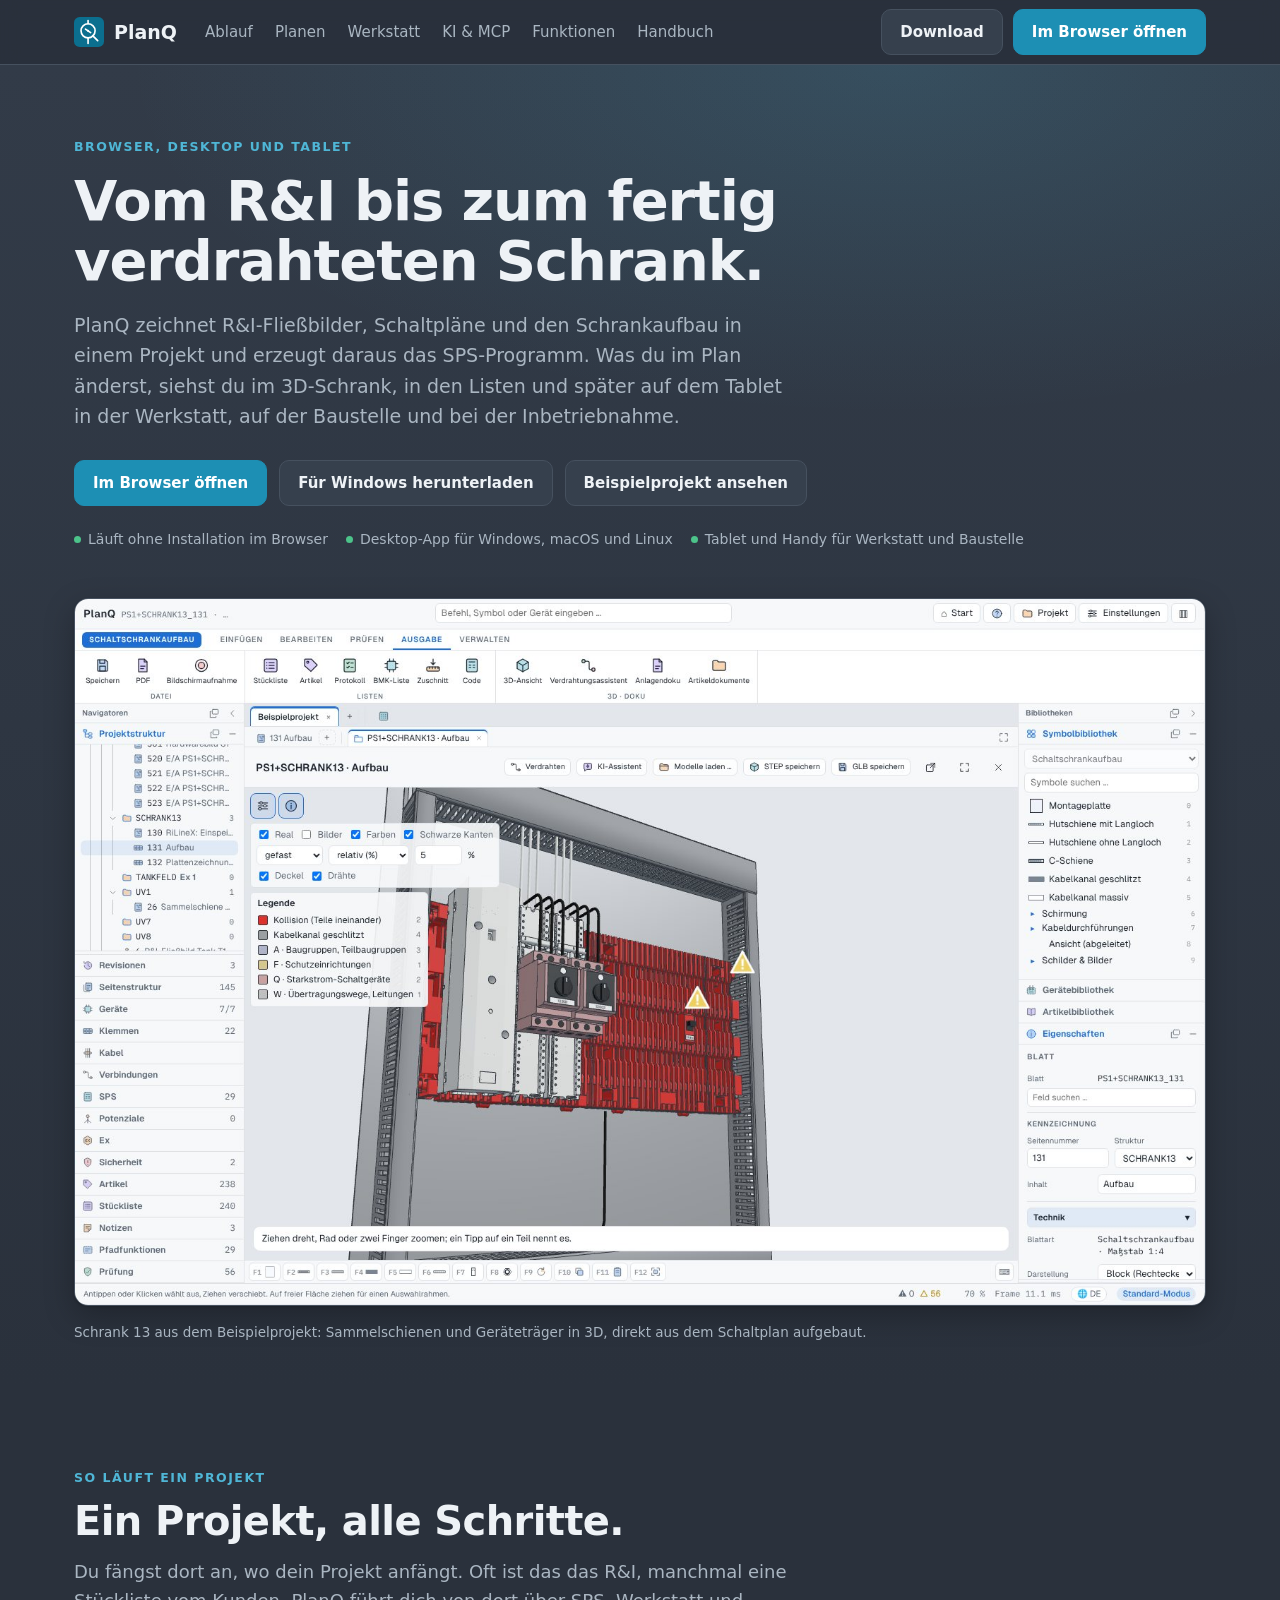
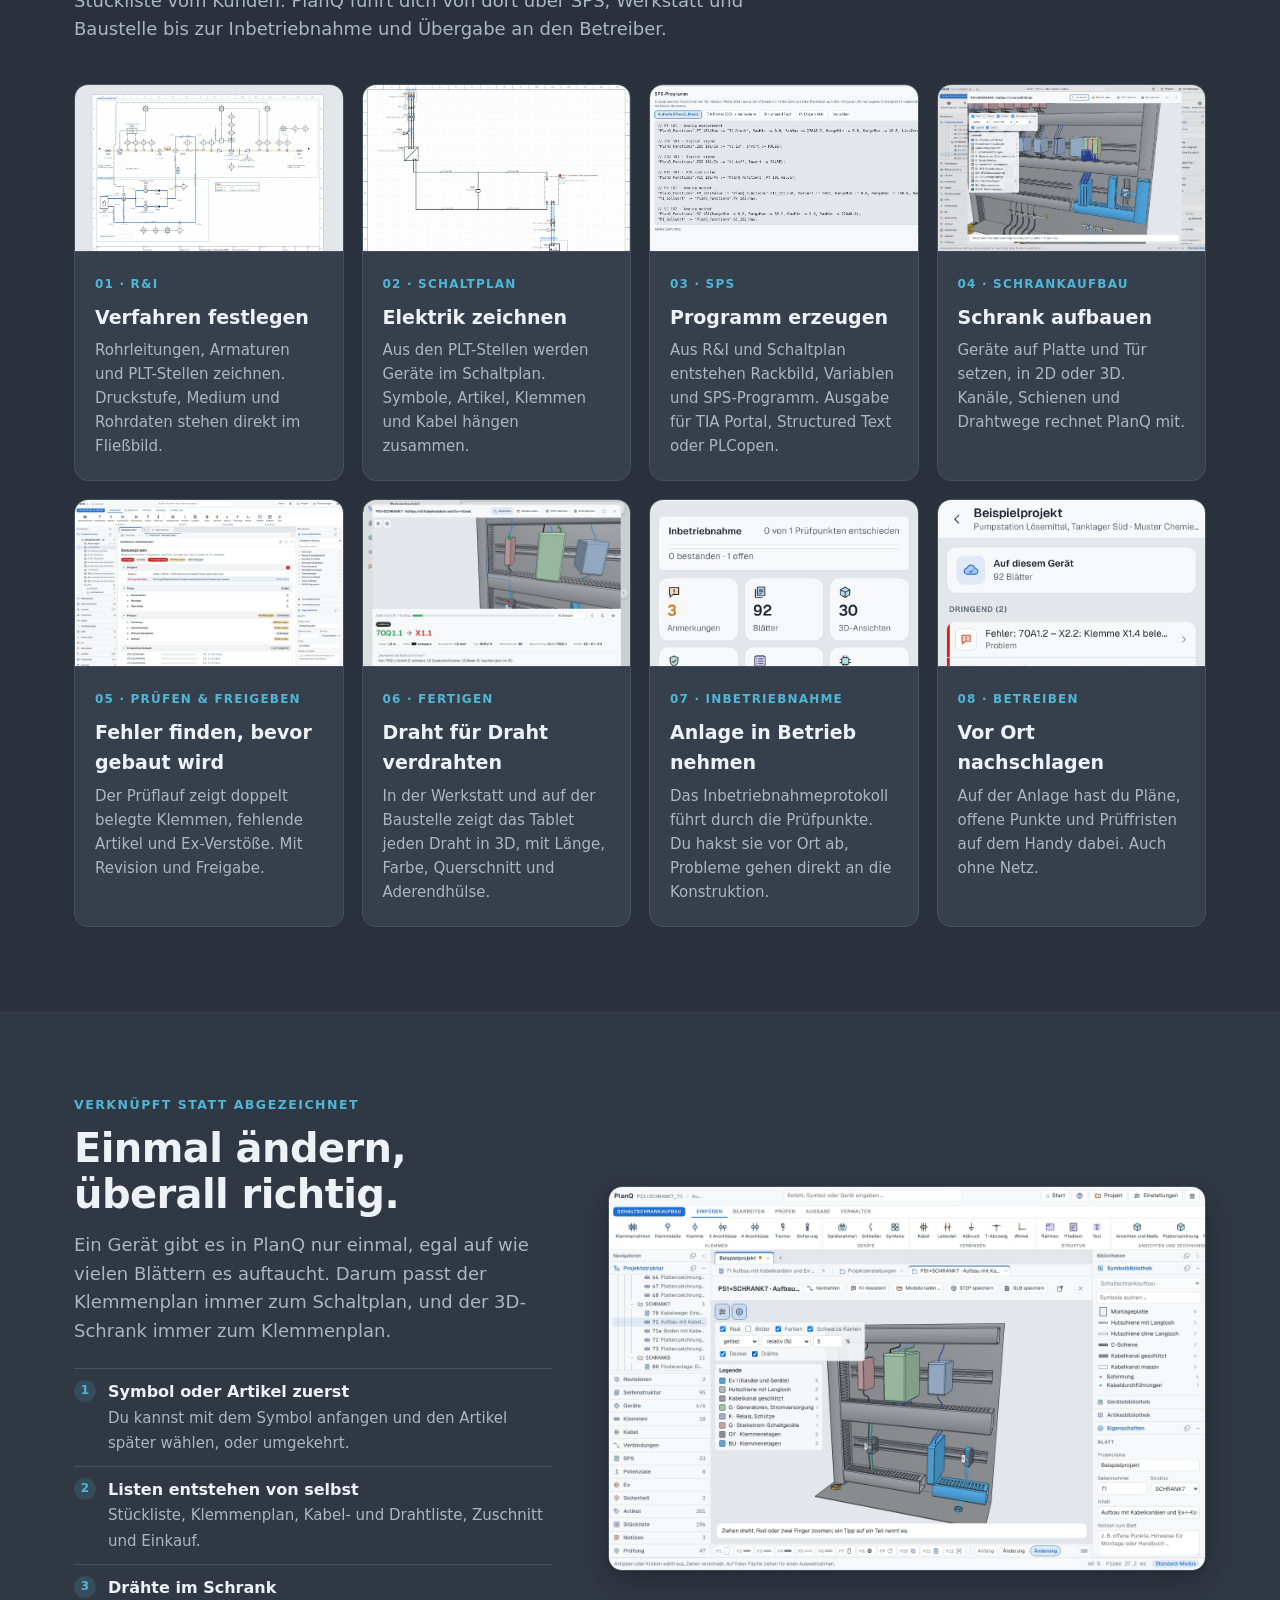
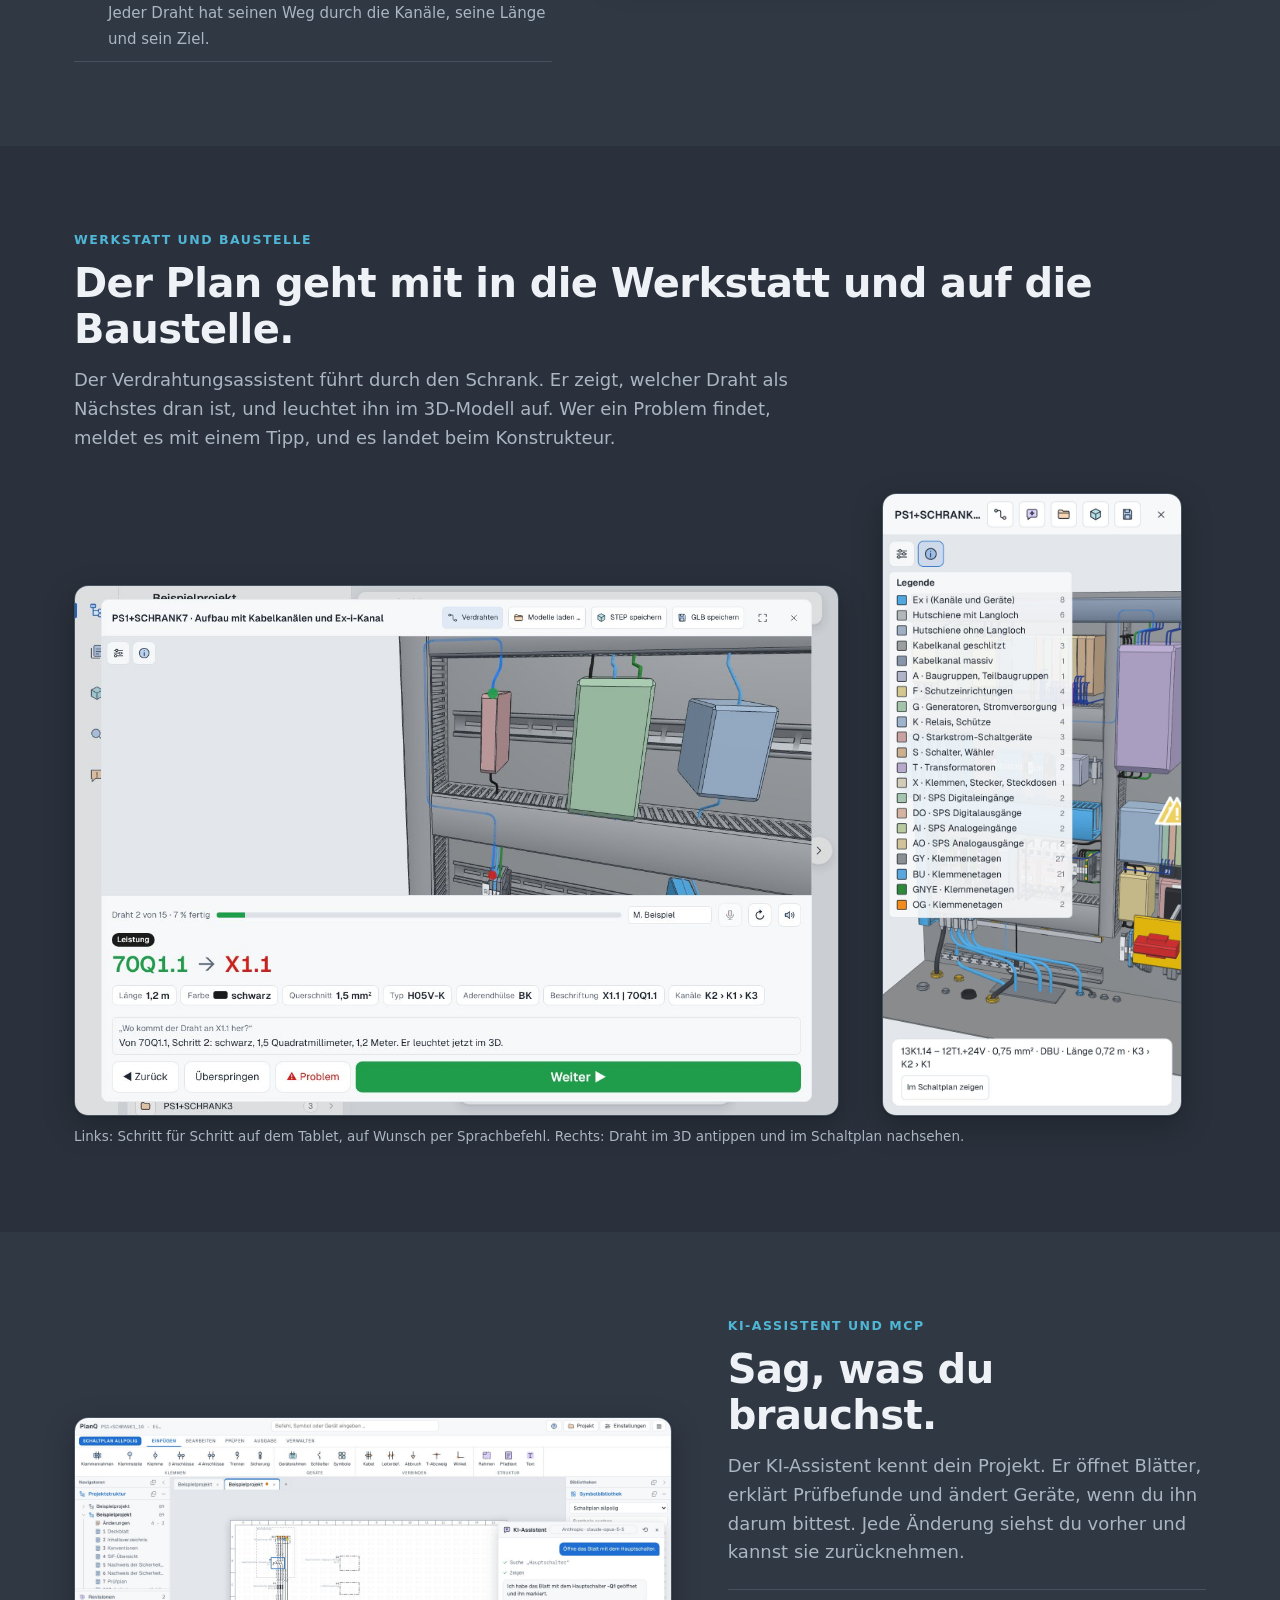
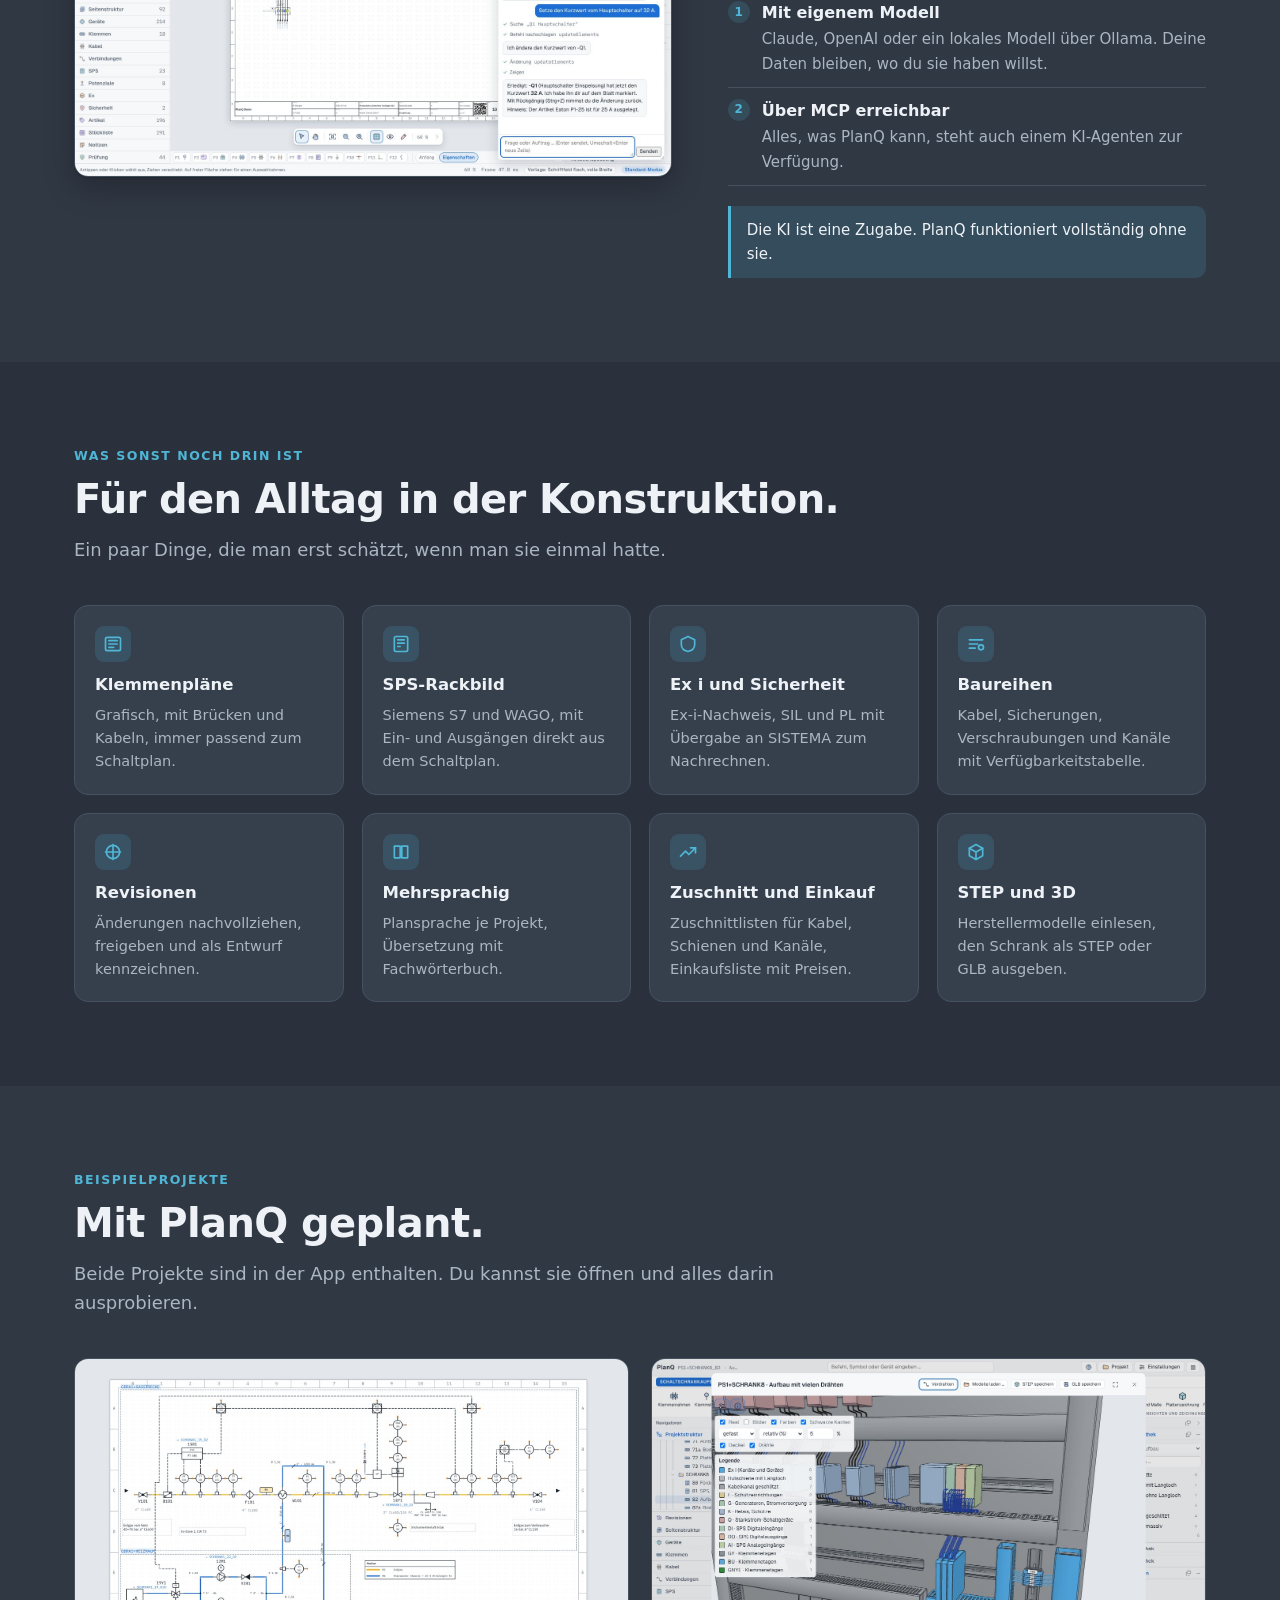
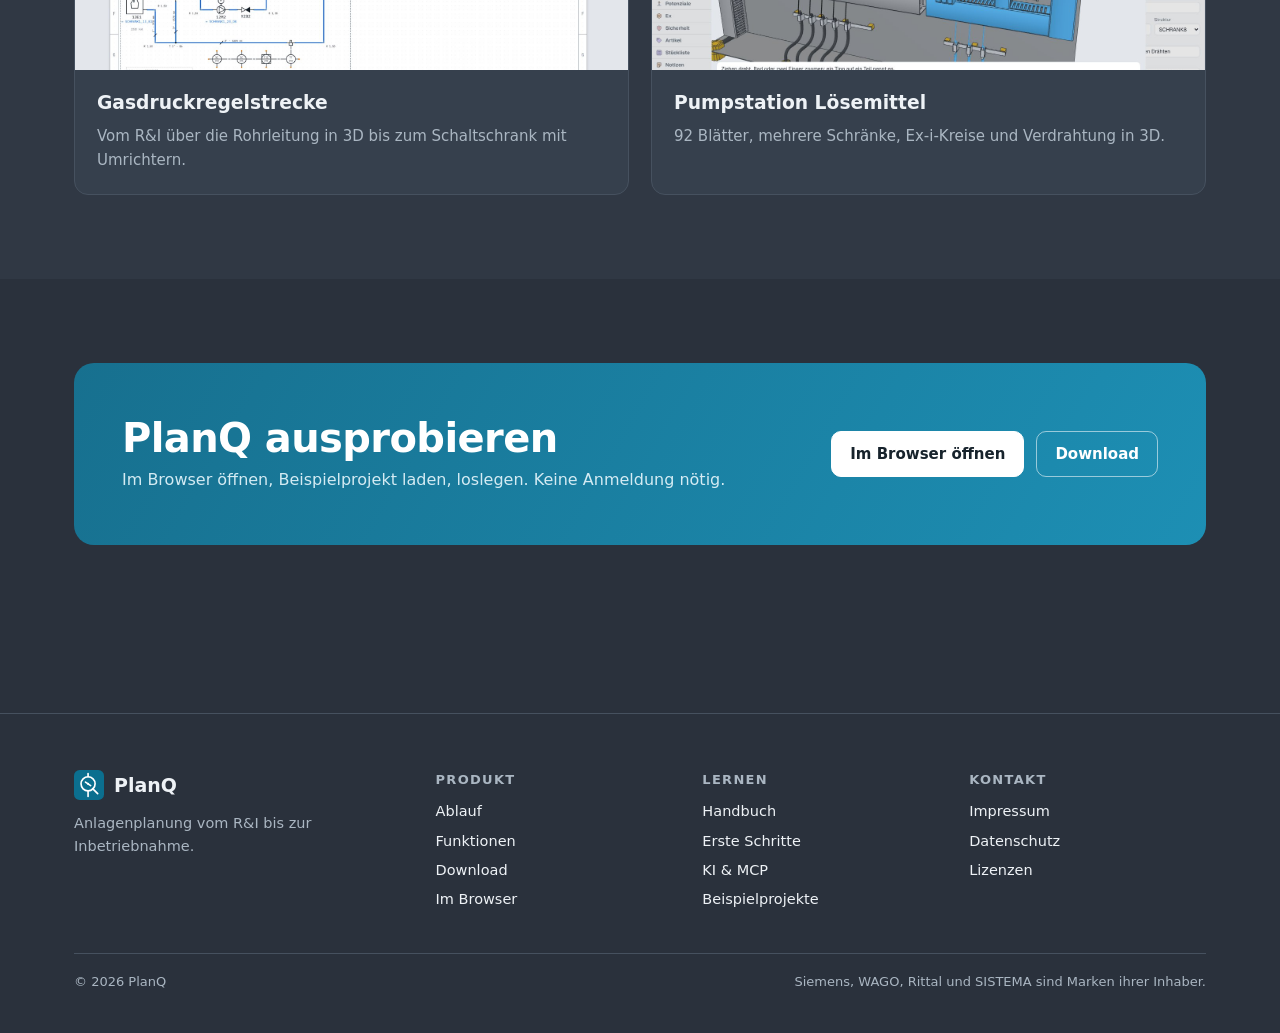
==== index.html @ 6fd7e401 "Add first website draft Landing page modelled on solidcraft.io, dark slate theme with the PlanQ teal" ====
<!doctype html>
<html lang="de" style="color-scheme:dark">
<head>
<meta charset="utf-8">
<meta name="viewport" content="width=device-width, initial-scale=1">
<title>PlanQ</title>
<meta name="description" content="PlanQ plant Anlagen vom R&amp;I über Schaltplan und Schrankaufbau bis zur Verdrahtung in der Werkstatt. Im Browser, auf dem Desktop und auf dem Tablet.">
<meta name="theme-color" content="#2a313c">
<link rel="icon" href="img/icon.svg" type="image/svg+xml">
<style>
:root{
  --bg:#2a313c; --bg2:#303844; --card:#36404d; --line:#46515f;
  --text:#eef2f6; --muted:#aab6c2; --accent:#4fb6d6; --accent-soft:rgba(79,182,214,.16); --accent-ink:#ffffff;
  --btn:#1d8fb4; --btn-hover:#2aa0c6;
  --shadow:0 1px 2px rgba(0,0,0,.18),0 10px 30px rgba(0,0,0,.25);
  --radius:14px;
}
*{box-sizing:border-box}
html{scroll-behavior:smooth}
body{margin:0;background:var(--bg);color:var(--text);font:16px/1.6 system-ui,-apple-system,"Segoe UI",Roboto,"Helvetica Neue",Arial,sans-serif;-webkit-font-smoothing:antialiased}
img{max-width:100%;height:auto;display:block}
a{color:var(--accent);text-decoration:none}
a:hover{text-decoration:underline}
.wrap{max-width:1180px;margin:0 auto;padding:0 24px}
.skip{position:absolute;left:-999px}
.skip:focus{left:16px;top:12px;background:var(--card);padding:6px 10px;z-index:10}

/* Header */
header{position:sticky;top:0;z-index:5;background:rgba(42,49,60,.9);backdrop-filter:blur(10px);border-bottom:1px solid var(--line)}
.nav{display:flex;align-items:center;gap:28px;height:64px}
.brand{display:flex;align-items:center;gap:10px;font-weight:700;font-size:19px;color:var(--text)}
.brand img{width:30px;height:30px}
.nav ul{display:flex;gap:22px;list-style:none;margin:0;padding:0;flex:1}
.nav ul a{color:var(--muted);font-size:15px}
.nav ul a:hover{color:var(--text);text-decoration:none}
.btn{display:inline-flex;align-items:center;gap:8px;padding:10px 18px;border-radius:10px;font-weight:600;font-size:15px;border:1px solid var(--line);background:var(--card);color:var(--text);white-space:nowrap}
.btn:hover{text-decoration:none;border-color:#6a7787}
.btn.primary{background:var(--btn);border-color:var(--btn);color:var(--accent-ink)}
.btn.primary:hover{background:var(--btn-hover)}
.nav .btns{display:flex;gap:10px}

/* Hero */
.hero{padding:72px 0 40px;background:radial-gradient(1100px 500px at 70% 0%,rgba(79,182,214,.16),transparent 70%),linear-gradient(180deg,#323b48 0%,var(--bg) 100%)}
.eyebrow{text-transform:uppercase;letter-spacing:.12em;font-size:12.5px;font-weight:700;color:var(--accent)}
h1{font-size:clamp(34px,5vw,56px);line-height:1.08;letter-spacing:-.02em;margin:14px 0 18px;max-width:900px}
.lead{font-size:19px;color:var(--muted);max-width:720px;margin:0 0 28px}
.cta{display:flex;flex-wrap:wrap;gap:12px}
.meta{margin-top:22px;font-size:14px;color:var(--muted);display:flex;flex-wrap:wrap;gap:8px 18px}
.meta span::before{content:"";display:inline-block;width:7px;height:7px;border-radius:50%;background:#4cc38a;margin-right:7px;vertical-align:1px}
.shot{border-radius:var(--radius);border:1px solid var(--line);background:var(--card);box-shadow:var(--shadow);overflow:hidden}
.hero .shot{margin-top:48px}
.caption{font-size:13.5px;color:var(--muted);margin-top:10px}

/* Sections */
section{padding:84px 0}
section.alt{background:var(--bg2)}
h2{font-size:clamp(28px,3.4vw,40px);line-height:1.15;letter-spacing:-.015em;margin:10px 0 14px}
.intro{color:var(--muted);font-size:18px;max-width:720px;margin:0 0 40px}

/* Process steps */
.steps{display:grid;grid-template-columns:repeat(4,1fr);gap:18px}
.step{background:var(--card);border:1px solid var(--line);border-radius:var(--radius);overflow:hidden;display:flex;flex-direction:column}
.step img{aspect-ratio:16/10;object-fit:cover;object-position:top left;border-bottom:1px solid var(--line)}
.step .body{padding:18px 20px 22px}
.num{display:inline-block;font-size:12px;font-weight:700;letter-spacing:.1em;color:var(--accent);text-transform:uppercase}
.step h3{margin:6px 0 6px;font-size:19px}
.step p{margin:0;color:var(--muted);font-size:15px}

/* Two-column split */
.split{display:grid;grid-template-columns:1fr 1.25fr;gap:56px;align-items:center}
.split.rev{grid-template-columns:1.25fr 1fr}
.split.rev .text{order:2}
.list{list-style:none;padding:0;margin:22px 0 0}
.list li{padding:10px 0 10px 34px;position:relative;border-top:1px solid var(--line)}
.list li:last-child{border-bottom:1px solid var(--line)}
.list b{display:block}
.list span{color:var(--muted);font-size:15px}
.list li::before{content:counter(li);counter-increment:li;position:absolute;left:0;top:11px;width:22px;height:22px;border-radius:50%;background:var(--accent-soft);color:var(--accent);font-size:12px;font-weight:700;display:grid;place-items:center}
.list{counter-reset:li}
.note{margin-top:20px;padding:12px 16px;border-left:3px solid var(--accent);background:var(--accent-soft);border-radius:0 10px 10px 0;font-size:15px}

/* Workshop devices */
.devices{display:grid;grid-template-columns:2.2fr 1fr;gap:20px;align-items:end}

/* Feature tiles */
.grid{display:grid;grid-template-columns:repeat(4,1fr);gap:18px}
.tile{background:var(--card);border:1px solid var(--line);border-radius:var(--radius);padding:20px}
.tile h3{font-size:16.5px;margin:10px 0 6px}
.tile p{margin:0;color:var(--muted);font-size:14.5px}
.ico{width:36px;height:36px;border-radius:9px;background:var(--accent-soft);display:grid;place-items:center}
.ico svg{width:20px;height:20px;stroke:var(--accent);fill:none;stroke-width:2;stroke-linecap:round;stroke-linejoin:round}

/* Examples */
.examples{display:grid;grid-template-columns:1fr 1fr;gap:22px}
.example{background:var(--card);border:1px solid var(--line);border-radius:var(--radius);overflow:hidden}
.example img{aspect-ratio:16/9;object-fit:cover;object-position:center top}
.example .body{padding:18px 22px 22px}
.example h3{margin:0 0 6px}
.example p{margin:0;color:var(--muted);font-size:15px}

/* Closing CTA band */
.band{background:linear-gradient(120deg,#17708f,#1d8fb4);color:#fff;border-radius:20px;padding:52px 48px;display:flex;align-items:center;justify-content:space-between;gap:30px;flex-wrap:wrap}
.band h2{margin:0 0 6px;color:#fff}
.band p{margin:0;color:#d4ebf3}
.band .btn{border-color:#fff;background:#fff;color:#17232c}
.band .btn.ghost{background:transparent;color:#fff;border-color:rgba(255,255,255,.55)}

footer{padding:56px 0 40px;border-top:1px solid var(--line);margin-top:84px;font-size:14.5px}
.foot{display:grid;grid-template-columns:1.4fr 1fr 1fr 1fr;gap:30px}
.foot h4{margin:0 0 10px;font-size:13px;text-transform:uppercase;letter-spacing:.1em;color:var(--muted)}
.foot ul{list-style:none;margin:0;padding:0}
.foot li{margin:6px 0}
.foot a{color:var(--text)}
.small{color:var(--muted);font-size:13px;margin-top:36px;border-top:1px solid var(--line);padding-top:18px;display:flex;justify-content:space-between;flex-wrap:wrap;gap:10px}

@media (max-width:980px){
  .nav ul{display:none}
  .steps{grid-template-columns:1fr 1fr}
  .grid{grid-template-columns:1fr 1fr}
  .split,.split.rev{grid-template-columns:1fr;gap:28px}
  .split.rev .text{order:0}
  .foot{grid-template-columns:1fr 1fr}
}
@media (max-width:620px){
  .wrap{padding:0 16px}
  .nav .btns .btn:not(.primary){display:none}
  .hero{padding-top:44px}
  section{padding:60px 0}
  .steps,.grid,.examples,.devices{grid-template-columns:1fr}
  .band{padding:36px 24px}
  .foot{grid-template-columns:1fr}
}
</style>
</head>
<body>
<a class="skip" href="#inhalt">Zum Inhalt springen</a>

<header>
  <div class="wrap nav">
    <a class="brand" href="#"><img src="img/icon.svg" alt="">PlanQ</a>
    <ul>
      <li><a href="#ablauf">Ablauf</a></li>
      <li><a href="#planen">Planen</a></li>
      <li><a href="#werkstatt">Werkstatt</a></li>
      <li><a href="#ki">KI &amp; MCP</a></li>
      <li><a href="#funktionen">Funktionen</a></li>
      <li><a href="#">Handbuch</a></li>
    </ul>
    <div class="btns">
      <a class="btn" href="#">Download</a>
      <a class="btn primary" href="#">Im Browser öffnen</a>
    </div>
  </div>
</header>

<main id="inhalt">

<div class="hero">
  <div class="wrap">
    <div class="eyebrow">Browser, Desktop und Tablet</div>
    <h1>Vom R&amp;I bis zum fertig verdrahteten Schrank.</h1>
    <p class="lead">PlanQ zeichnet R&amp;I-Fließbilder, Schaltpläne und den Schrankaufbau in einem Projekt und erzeugt daraus das SPS-Programm. Was du im Plan änderst, siehst du im 3D-Schrank, in den Listen und später auf dem Tablet in der Werkstatt, auf der Baustelle und bei der Inbetriebnahme.</p>
    <div class="cta">
      <a class="btn primary" href="#">Im Browser öffnen</a>
      <a class="btn" href="#">Für Windows herunterladen</a>
      <a class="btn" href="#">Beispielprojekt ansehen</a>
    </div>
    <div class="meta"><span>Läuft ohne Installation im Browser</span><span>Desktop-App für Windows, macOS und Linux</span><span>Tablet und Handy für Werkstatt und Baustelle</span></div>
    <figure class="shot" style="margin-left:0;margin-right:0">
      <img src="img/hero-3d-schrank13.jpg" alt="PlanQ mit dem Schrankaufbau von Schrank 13 in der 3D-Ansicht, links die Projektstruktur, rechts die Bibliotheken" width="1600" height="1000">
    </figure>
    <div class="caption">Schrank 13 aus dem Beispielprojekt: Sammelschienen und Geräteträger in 3D, direkt aus dem Schaltplan aufgebaut.</div>
  </div>
</div>

<section id="ablauf">
  <div class="wrap">
    <div class="eyebrow">So läuft ein Projekt</div>
    <h2>Ein Projekt, alle Schritte.</h2>
    <p class="intro">Du fängst dort an, wo dein Projekt anfängt. Oft ist das das R&amp;I, manchmal eine Stückliste vom Kunden. PlanQ führt dich von dort über SPS, Werkstatt und Baustelle bis zur Inbetriebnahme und Übergabe an den Betreiber.</p>
    <div class="steps">
      <article class="step"><img src="img/ri-gesamt.jpg" alt="R&amp;I-Fließbild der Gasdruckregelstrecke" loading="lazy">
        <div class="body"><span class="num">01 · R&amp;I</span><h3>Verfahren festlegen</h3><p>Rohrleitungen, Armaturen und PLT-Stellen zeichnen. Druckstufe, Medium und Rohrdaten stehen direkt im Fließbild.</p></div></article>
      <article class="step"><img src="img/schaltplan-blatt70.jpg" alt="Schaltplanblatt mit Netzteil und Klemmen" loading="lazy">
        <div class="body"><span class="num">02 · Schaltplan</span><h3>Elektrik zeichnen</h3><p>Aus den PLT-Stellen werden Geräte im Schaltplan. Symbole, Artikel, Klemmen und Kabel hängen zusammen.</p></div></article>
      <article class="step"><img src="img/sps-programm.jpg" alt="SPS-Programm aus den PLT-Stellen, Ausgabe für TIA Portal" loading="lazy">
        <div class="body"><span class="num">03 · SPS</span><h3>Programm erzeugen</h3><p>Aus R&amp;I und Schaltplan entstehen Rackbild, Variablen und SPS-Programm. Ausgabe für TIA Portal, Structured Text oder PLCopen.</p></div></article>
      <article class="step"><img src="img/aufbau-3d-schrank8.jpg" alt="Schrankaufbau in 3D mit Kabelkanälen und Klemmen" loading="lazy">
        <div class="body"><span class="num">04 · Schrankaufbau</span><h3>Schrank aufbauen</h3><p>Geräte auf Platte und Tür setzen, in 2D oder 3D. Kanäle, Schienen und Drahtwege rechnet PlanQ mit.</p></div></article>
      <article class="step"><img src="img/dashboard.jpg" alt="Projekt-Dashboard mit Prüfbefunden und Fortschritt" loading="lazy">
        <div class="body"><span class="num">05 · Prüfen &amp; Freigeben</span><h3>Fehler finden, bevor gebaut wird</h3><p>Der Prüflauf zeigt doppelt belegte Klemmen, fehlende Artikel und Ex-Verstöße. Mit Revision und Freigabe.</p></div></article>
      <article class="step"><img src="img/verdrahten-tablet.jpg" alt="Verdrahtungsassistent auf dem Tablet" loading="lazy">
        <div class="body"><span class="num">06 · Fertigen</span><h3>Draht für Draht verdrahten</h3><p>In der Werkstatt und auf der Baustelle zeigt das Tablet jeden Draht in 3D, mit Länge, Farbe, Querschnitt und Aderendhülse.</p></div></article>
      <article class="step"><img src="img/inbetriebnahme-handy.jpg" alt="Fortschritt der Inbetriebnahme auf dem Handy" loading="lazy">
        <div class="body"><span class="num">07 · Inbetriebnahme</span><h3>Anlage in Betrieb nehmen</h3><p>Das Inbetriebnahmeprotokoll führt durch die Prüfpunkte. Du hakst sie vor Ort ab, Probleme gehen direkt an die Konstruktion.</p></div></article>
      <article class="step"><img src="img/handy-start.jpg" alt="PlanQ auf dem Handy mit offenen Punkten" loading="lazy" style="object-position:top center">
        <div class="body"><span class="num">08 · Betreiben</span><h3>Vor Ort nachschlagen</h3><p>Auf der Anlage hast du Pläne, offene Punkte und Prüffristen auf dem Handy dabei. Auch ohne Netz.</p></div></article>
    </div>
  </div>
</section>

<section id="planen" class="alt">
  <div class="wrap split">
    <div class="text">
      <div class="eyebrow">Verknüpft statt abgezeichnet</div>
      <h2>Einmal ändern, überall richtig.</h2>
      <p class="intro" style="margin-bottom:0">Ein Gerät gibt es in PlanQ nur einmal, egal auf wie vielen Blättern es auftaucht. Darum passt der Klemmenplan immer zum Schaltplan, und der 3D-Schrank immer zum Klemmenplan.</p>
      <ol class="list">
        <li><b>Symbol oder Artikel zuerst</b><span>Du kannst mit dem Symbol anfangen und den Artikel später wählen, oder umgekehrt.</span></li>
        <li><b>Listen entstehen von selbst</b><span>Stückliste, Klemmenplan, Kabel- und Drahtliste, Zuschnitt und Einkauf.</span></li>
        <li><b>Drähte im Schrank</b><span>Jeder Draht hat seinen Weg durch die Kanäle, seine Länge und sein Ziel.</span></li>
      </ol>
    </div>
    <figure class="shot" style="margin:0"><img src="img/draehte-3d.jpg" alt="3D-Ansicht eines Schranks mit eingeblendeten Drähten" loading="lazy"></figure>
  </div>
</section>

<section id="werkstatt">
  <div class="wrap">
    <div class="eyebrow">Werkstatt und Baustelle</div>
    <h2>Der Plan geht mit in die Werkstatt und auf die Baustelle.</h2>
    <p class="intro">Der Verdrahtungsassistent führt durch den Schrank. Er zeigt, welcher Draht als Nächstes dran ist, und leuchtet ihn im 3D-Modell auf. Wer ein Problem findet, meldet es mit einem Tipp, und es landet beim Konstrukteur.</p>
    <div class="devices">
      <figure class="shot" style="margin:0"><img src="img/verdrahten-tablet.jpg" alt="Verdrahtungsassistent auf dem Tablet mit Draht 70Q1.1 nach X1.1" loading="lazy"></figure>
      <figure class="shot" style="margin:0;max-width:300px;justify-self:center"><img src="img/handy-draht.jpg" alt="Draht auf dem Handy angetippt, darunter der Sprung in den Schaltplan" loading="lazy"></figure>
    </div>
    <div class="caption">Links: Schritt für Schritt auf dem Tablet, auf Wunsch per Sprachbefehl. Rechts: Draht im 3D antippen und im Schaltplan nachsehen.</div>
  </div>
</section>

<section id="ki" class="alt">
  <div class="wrap split rev">
    <div class="text">
      <div class="eyebrow">KI-Assistent und MCP</div>
      <h2>Sag, was du brauchst.</h2>
      <p class="intro" style="margin-bottom:0">Der KI-Assistent kennt dein Projekt. Er öffnet Blätter, erklärt Prüfbefunde und ändert Geräte, wenn du ihn darum bittest. Jede Änderung siehst du vorher und kannst sie zurücknehmen.</p>
      <ol class="list">
        <li><b>Mit eigenem Modell</b><span>Claude, OpenAI oder ein lokales Modell über Ollama. Deine Daten bleiben, wo du sie haben willst.</span></li>
        <li><b>Über MCP erreichbar</b><span>Alles, was PlanQ kann, steht auch einem KI-Agenten zur Verfügung.</span></li>
      </ol>
      <div class="note">Die KI ist eine Zugabe. PlanQ funktioniert vollständig ohne sie.</div>
    </div>
    <figure class="shot" style="margin:0"><img src="img/ki-chat.jpg" alt="KI-Assistent setzt den Kurzwert des Hauptschalters auf 32 A" loading="lazy"></figure>
  </div>
</section>

<section id="funktionen">
  <div class="wrap">
    <div class="eyebrow">Was sonst noch drin ist</div>
    <h2>Für den Alltag in der Konstruktion.</h2>
    <p class="intro">Ein paar Dinge, die man erst schätzt, wenn man sie einmal hatte.</p>
    <div class="grid">
      <div class="tile"><div class="ico"><svg viewBox="0 0 24 24"><rect x="3" y="4" width="18" height="16" rx="2"/><path d="M7 8h10M7 12h10M7 16h6"/></svg></div><h3>Klemmenpläne</h3><p>Grafisch, mit Brücken und Kabeln, immer passend zum Schaltplan.</p></div>
      <div class="tile"><div class="ico"><svg viewBox="0 0 24 24"><rect x="4" y="3" width="16" height="18" rx="2"/><path d="M8 7h8M8 11h8M8 15h3"/></svg></div><h3>SPS-Rackbild</h3><p>Siemens S7 und WAGO, mit Ein- und Ausgängen direkt aus dem Schaltplan.</p></div>
      <div class="tile"><div class="ico"><svg viewBox="0 0 24 24"><path d="M12 3l8 4v6c0 4-3.5 7-8 8-4.5-1-8-4-8-8V7z"/></svg></div><h3>Ex i und Sicherheit</h3><p>Ex-i-Nachweis, SIL und PL mit Übergabe an SISTEMA zum Nachrechnen.</p></div>
      <div class="tile"><div class="ico"><svg viewBox="0 0 24 24"><path d="M4 7h16M4 12h10M4 17h7"/><circle cx="18" cy="16" r="3"/></svg></div><h3>Baureihen</h3><p>Kabel, Sicherungen, Verschraubungen und Kanäle mit Verfügbarkeitstabelle.</p></div>
      <div class="tile"><div class="ico"><svg viewBox="0 0 24 24"><path d="M12 3v18M3 12h18"/><circle cx="12" cy="12" r="8"/></svg></div><h3>Revisionen</h3><p>Änderungen nachvollziehen, freigeben und als Entwurf kennzeichnen.</p></div>
      <div class="tile"><div class="ico"><svg viewBox="0 0 24 24"><path d="M4 5h7v14H4zM13 5h7v14h-7z"/></svg></div><h3>Mehrsprachig</h3><p>Plansprache je Projekt, Übersetzung mit Fachwörterbuch.</p></div>
      <div class="tile"><div class="ico"><svg viewBox="0 0 24 24"><path d="M3 17l6-6 4 4 8-8"/><path d="M15 7h6v6"/></svg></div><h3>Zuschnitt und Einkauf</h3><p>Zuschnittlisten für Kabel, Schienen und Kanäle, Einkaufsliste mit Preisen.</p></div>
      <div class="tile"><div class="ico"><svg viewBox="0 0 24 24"><path d="M12 3l8 4.5v9L12 21l-8-4.5v-9z"/><path d="M12 12l8-4.5M12 12v9M12 12L4 7.5"/></svg></div><h3>STEP und 3D</h3><p>Herstellermodelle einlesen, den Schrank als STEP oder GLB ausgeben.</p></div>
    </div>
  </div>
</section>

<section id="beispiele" class="alt">
  <div class="wrap">
    <div class="eyebrow">Beispielprojekte</div>
    <h2>Mit PlanQ geplant.</h2>
    <p class="intro">Beide Projekte sind in der App enthalten. Du kannst sie öffnen und alles darin ausprobieren.</p>
    <div class="examples">
      <article class="example"><img src="img/ri-gesamt.jpg" alt="R&amp;I der Gasdruckregelstrecke" loading="lazy">
        <div class="body"><h3>Gasdruckregelstrecke</h3><p>Vom R&amp;I über die Rohrleitung in 3D bis zum Schaltschrank mit Umrichtern.</p></div></article>
      <article class="example"><img src="img/aufbau-3d-schrank8.jpg" alt="Schrank der Pumpstation in 3D" loading="lazy">
        <div class="body"><h3>Pumpstation Lösemittel</h3><p>92 Blätter, mehrere Schränke, Ex-i-Kreise und Verdrahtung in 3D.</p></div></article>
    </div>
  </div>
</section>

<section>
  <div class="wrap">
    <div class="band">
      <div><h2>PlanQ ausprobieren</h2><p>Im Browser öffnen, Beispielprojekt laden, loslegen. Keine Anmeldung nötig.</p></div>
      <div class="cta"><a class="btn" href="#">Im Browser öffnen</a><a class="btn ghost" href="#">Download</a></div>
    </div>
  </div>
</section>

</main>

<footer>
  <div class="wrap">
    <div class="foot">
      <div><a class="brand" href="#"><img src="img/icon.svg" alt="">PlanQ</a><p style="color:var(--muted);margin:12px 0 0;max-width:280px">Anlagenplanung vom R&amp;I bis zur Inbetriebnahme.</p></div>
      <div><h4>Produkt</h4><ul><li><a href="#ablauf">Ablauf</a></li><li><a href="#funktionen">Funktionen</a></li><li><a href="#">Download</a></li><li><a href="#">Im Browser</a></li></ul></div>
      <div><h4>Lernen</h4><ul><li><a href="#">Handbuch</a></li><li><a href="#">Erste Schritte</a></li><li><a href="#ki">KI &amp; MCP</a></li><li><a href="#beispiele">Beispielprojekte</a></li></ul></div>
      <div><h4>Kontakt</h4><ul><li><a href="#">Impressum</a></li><li><a href="#">Datenschutz</a></li><li><a href="#">Lizenzen</a></li></ul></div>
    </div>
    <div class="small"><span>© 2026 PlanQ</span><span>Siemens, WAGO, Rittal und SISTEMA sind Marken ihrer Inhaber.</span></div>
  </div>
</footer>
</body>
</html>
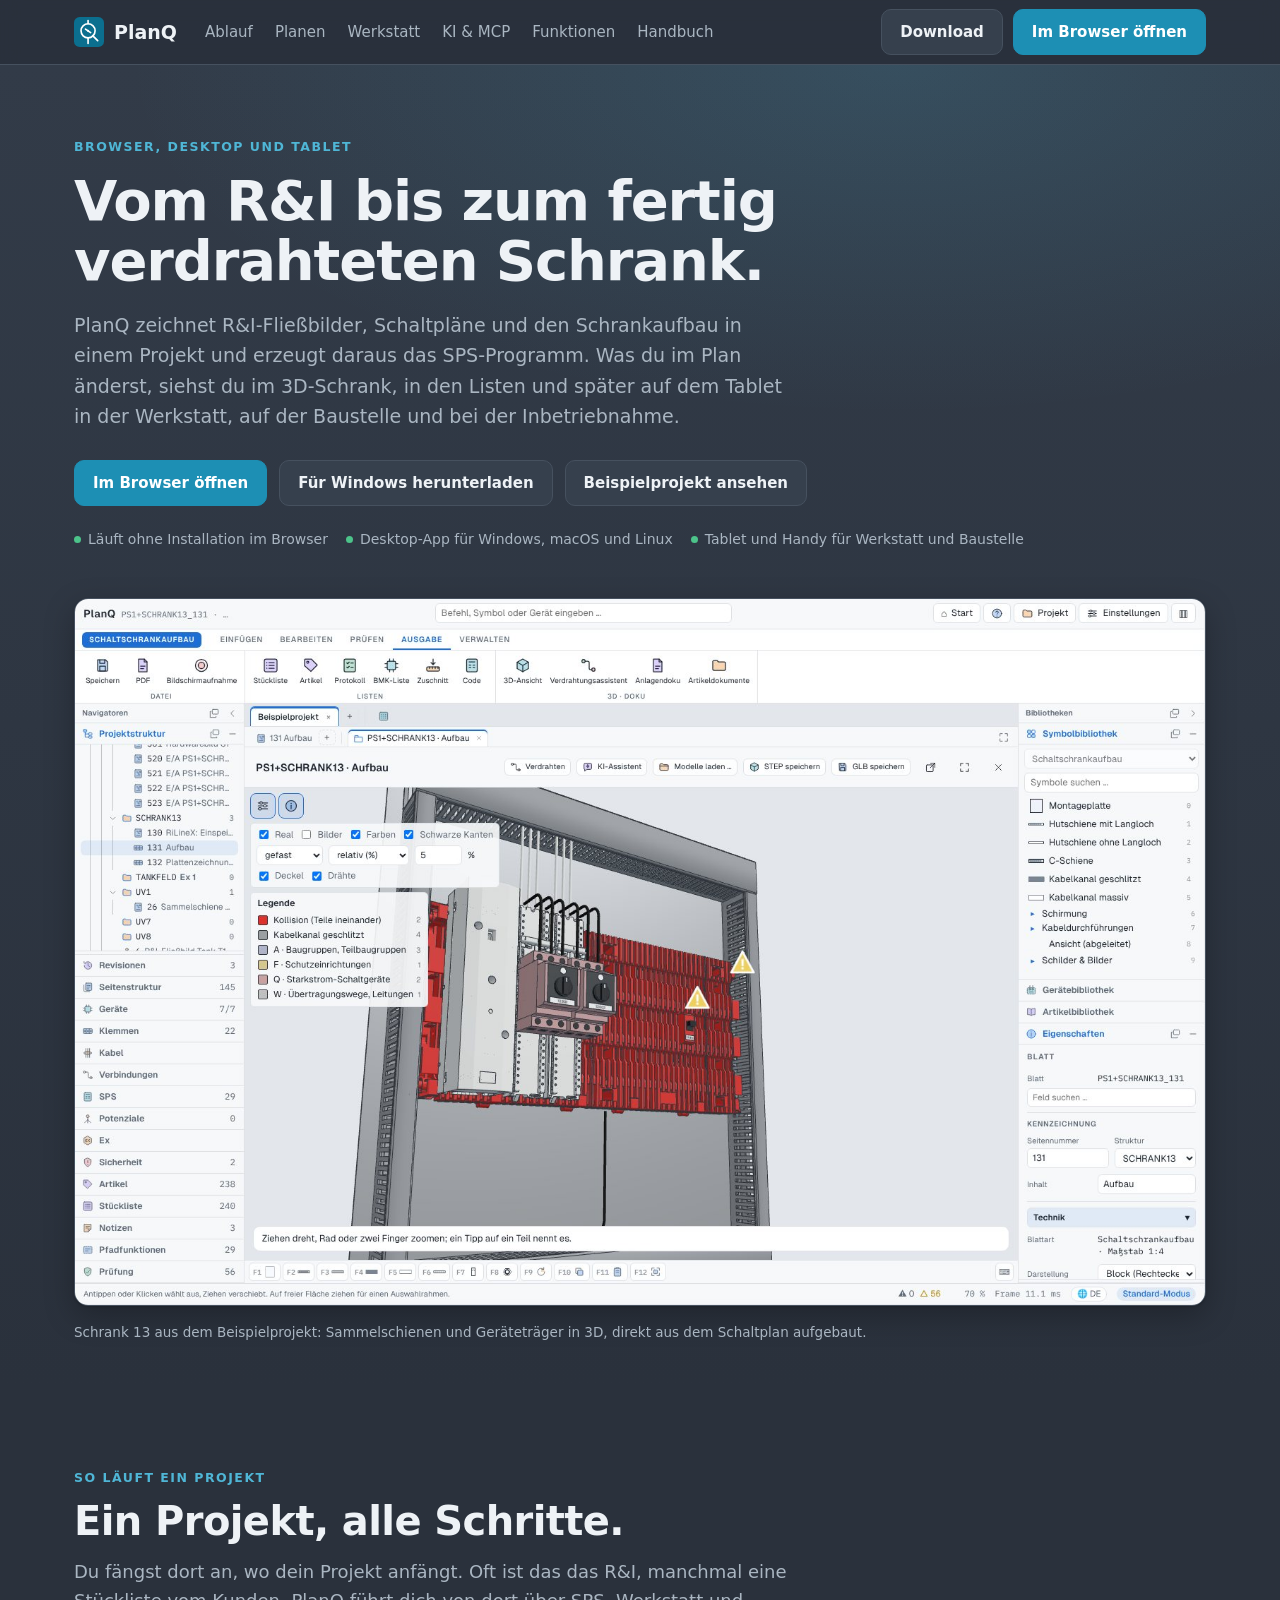
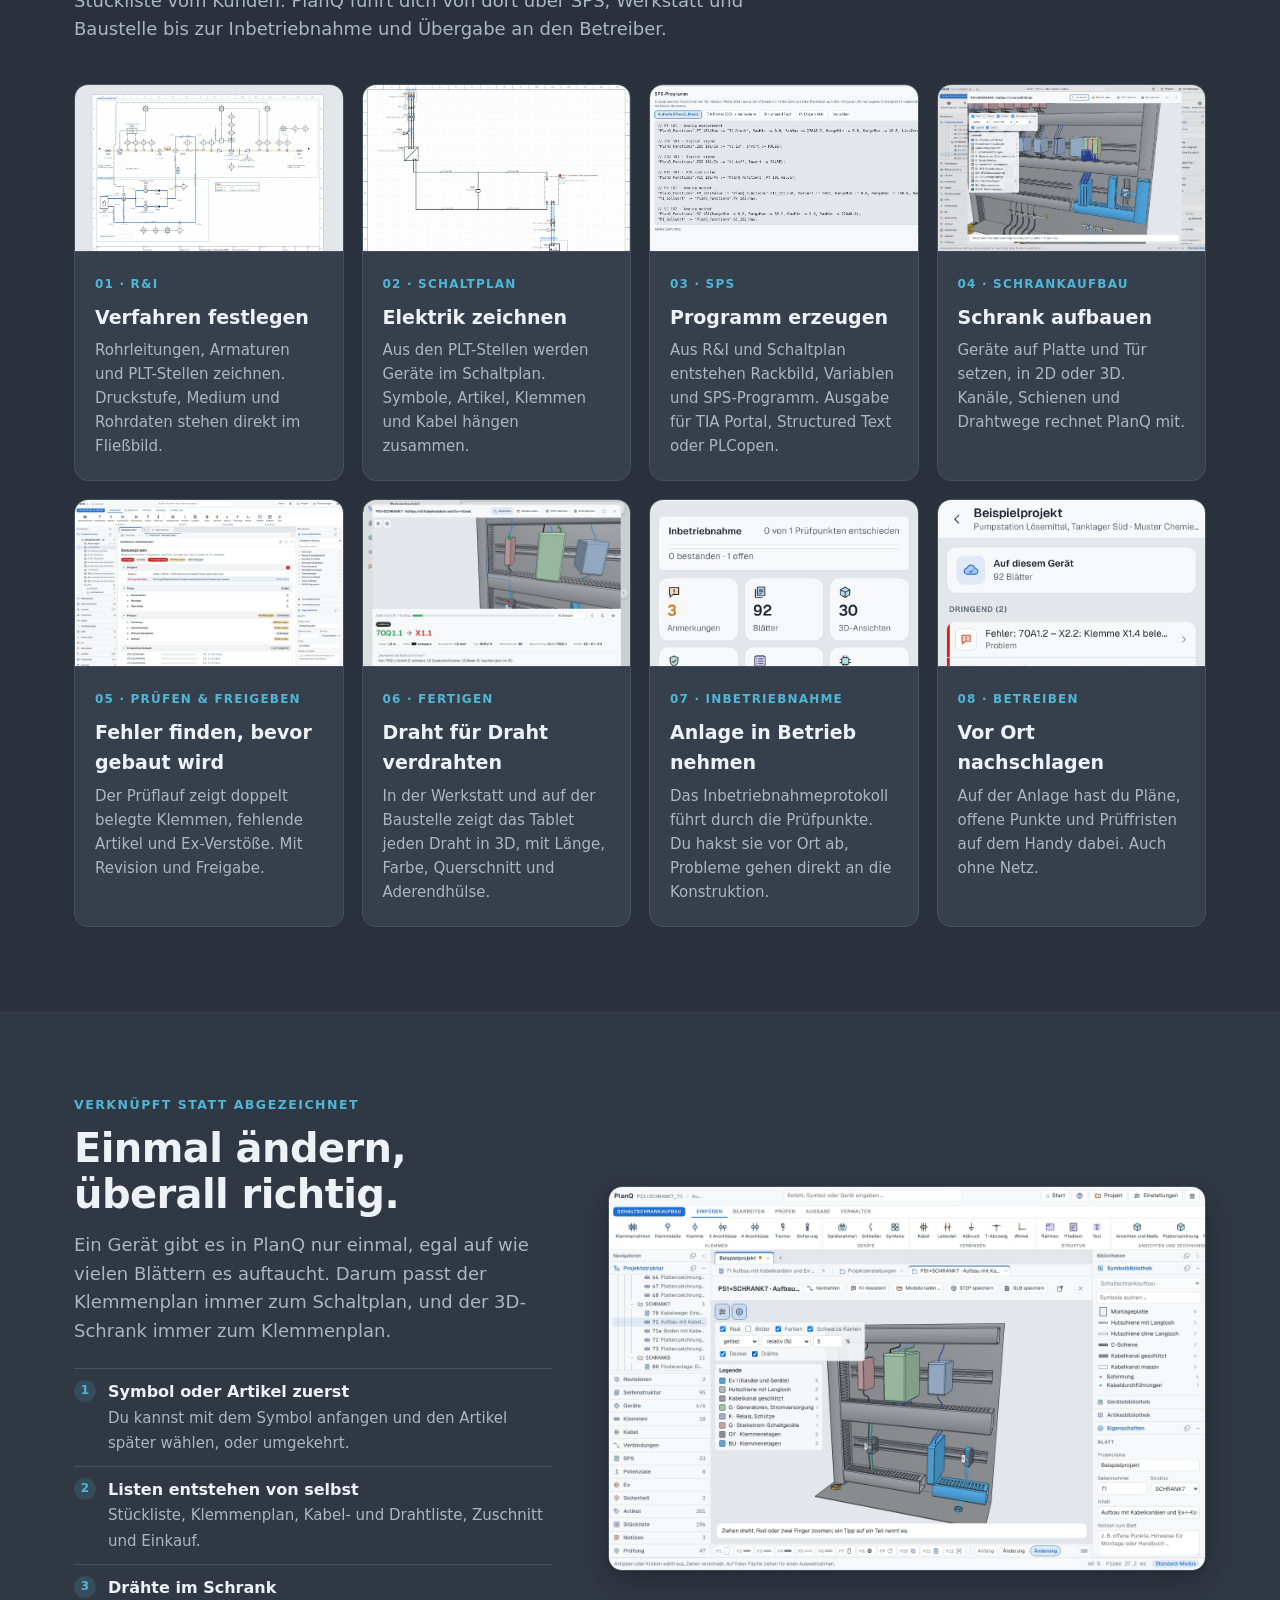
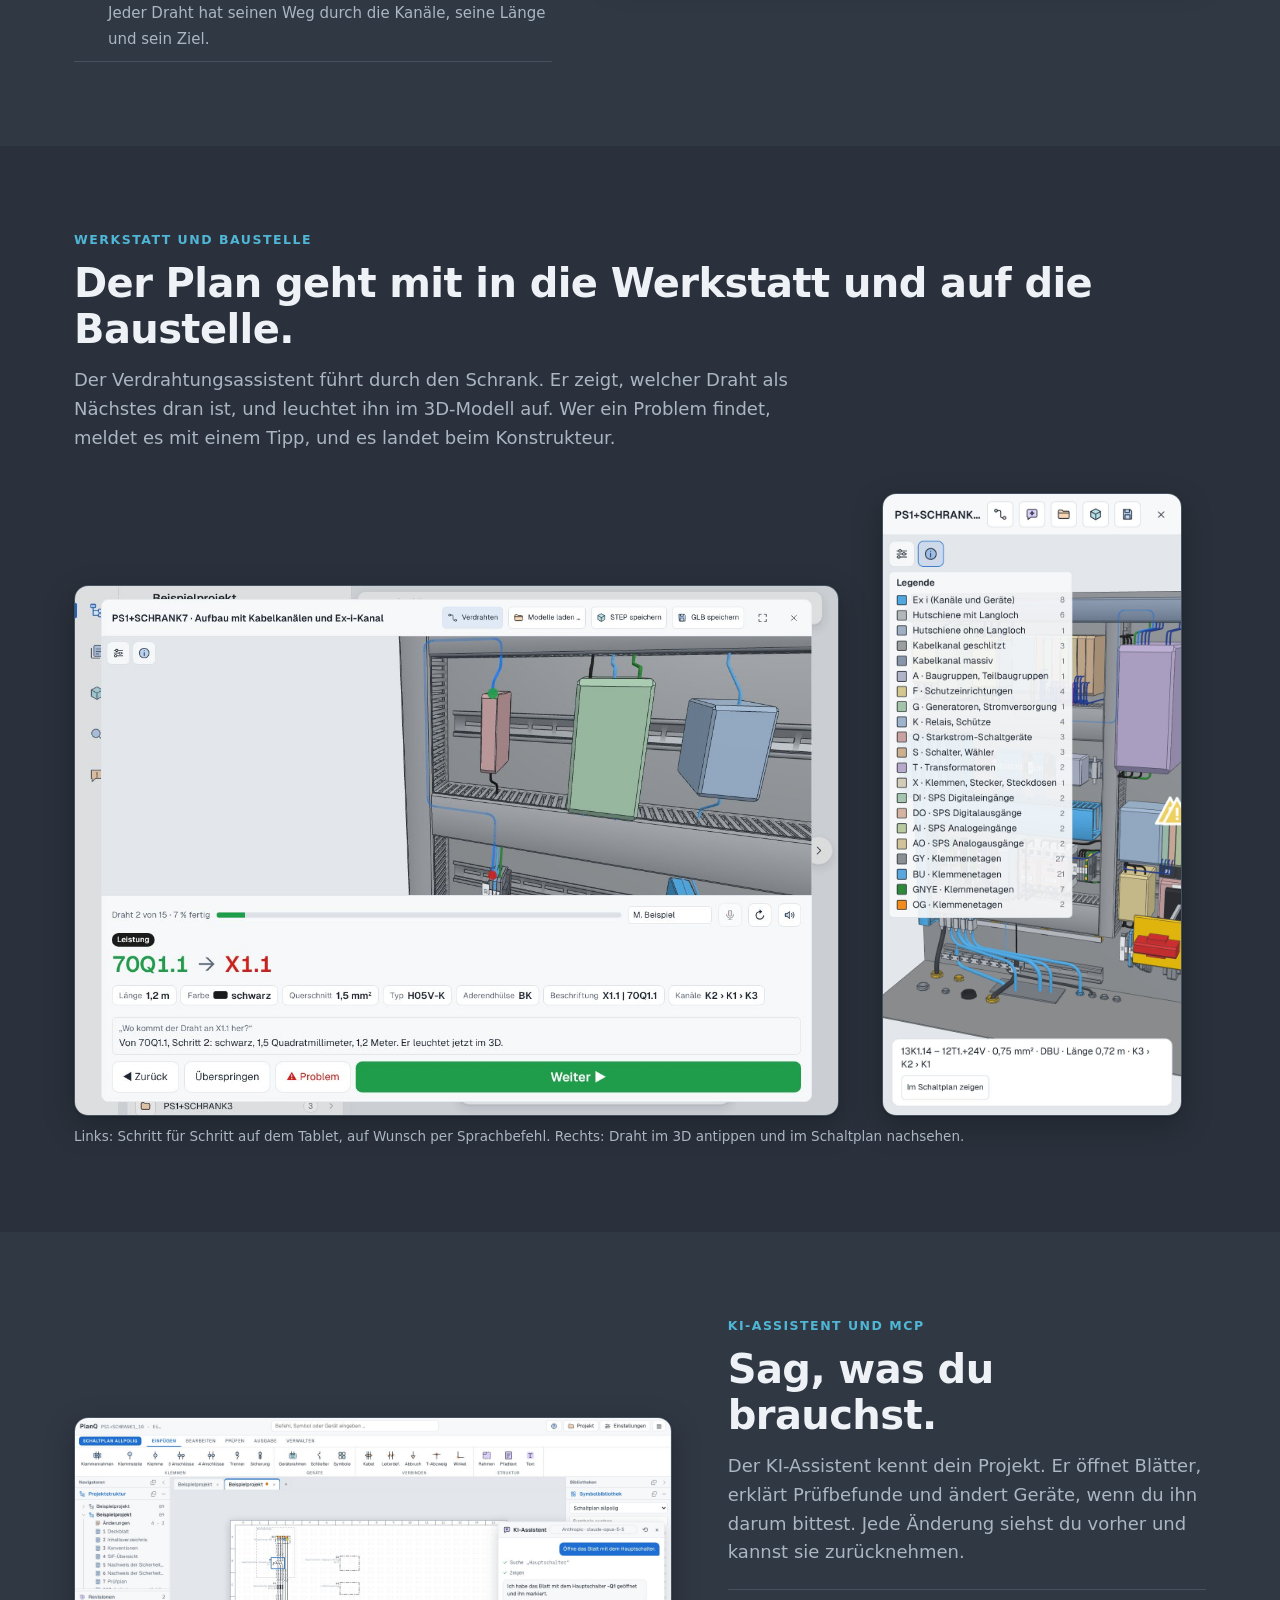
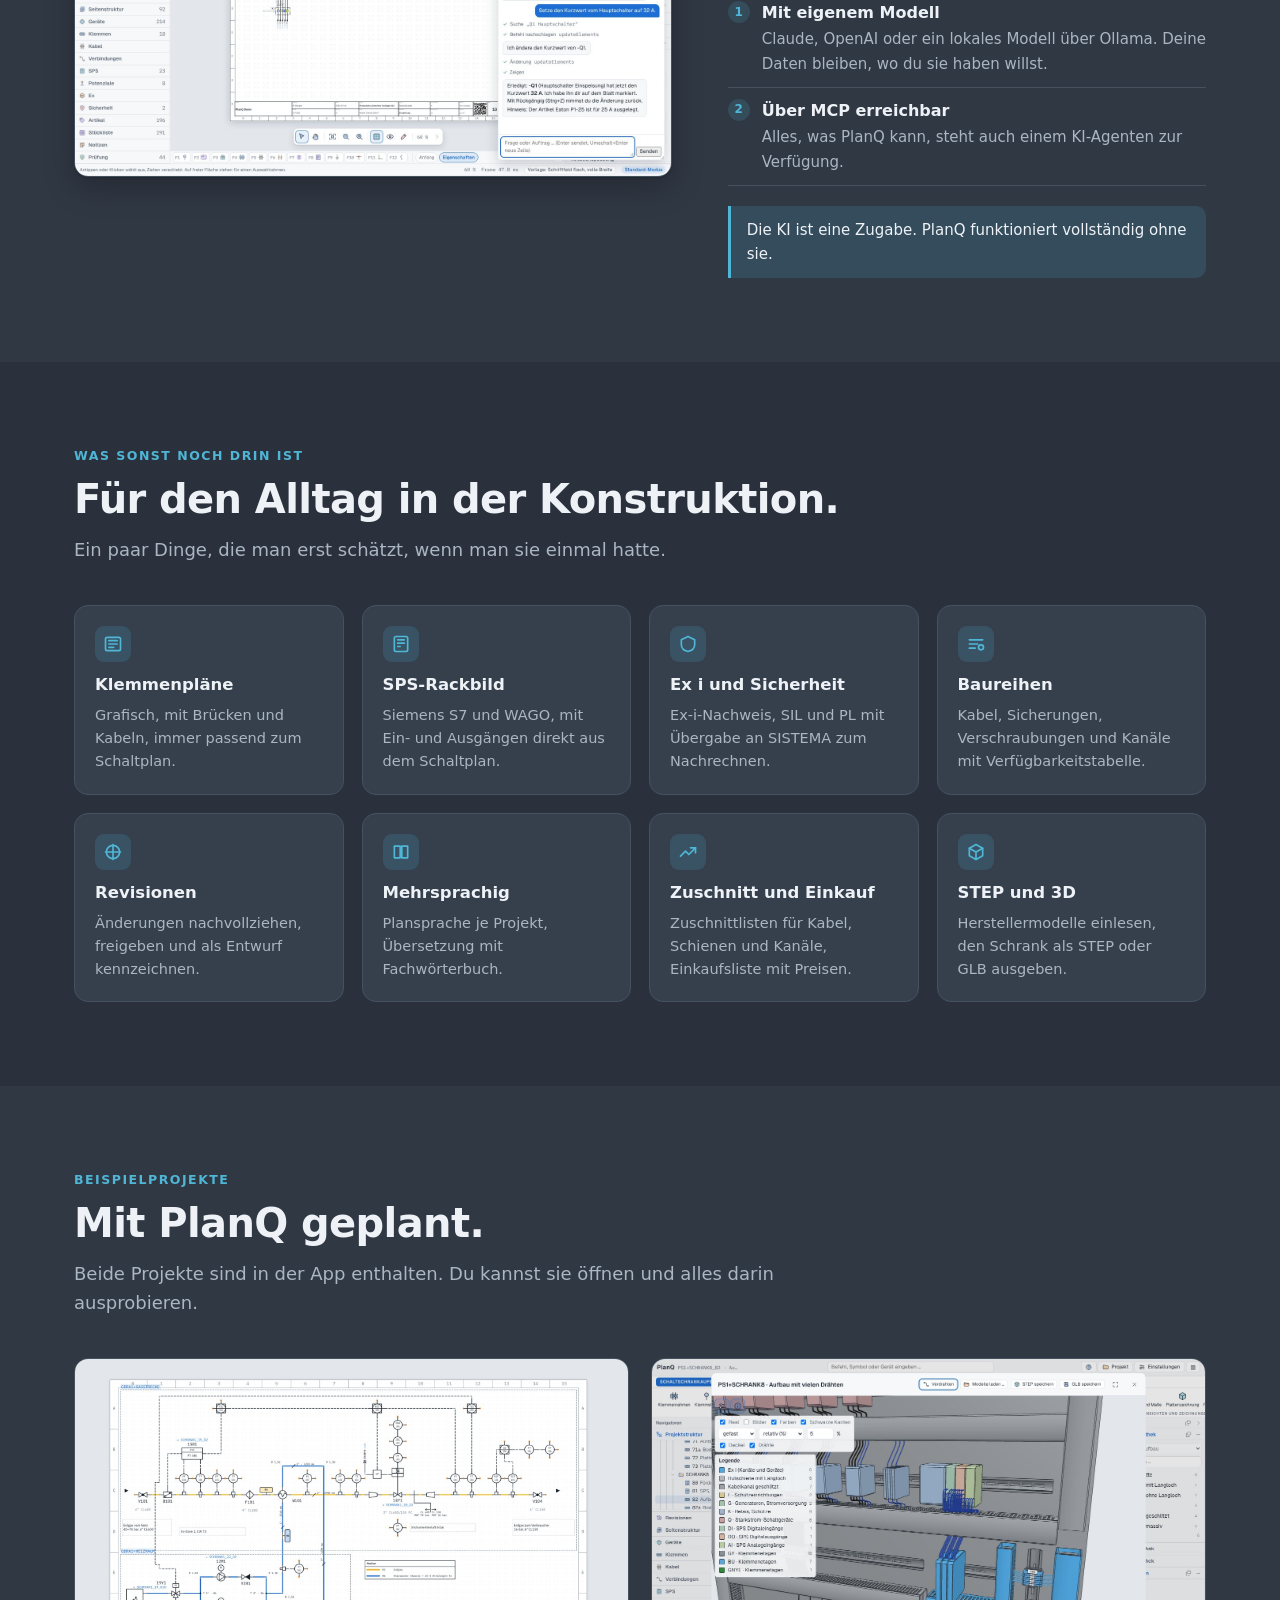
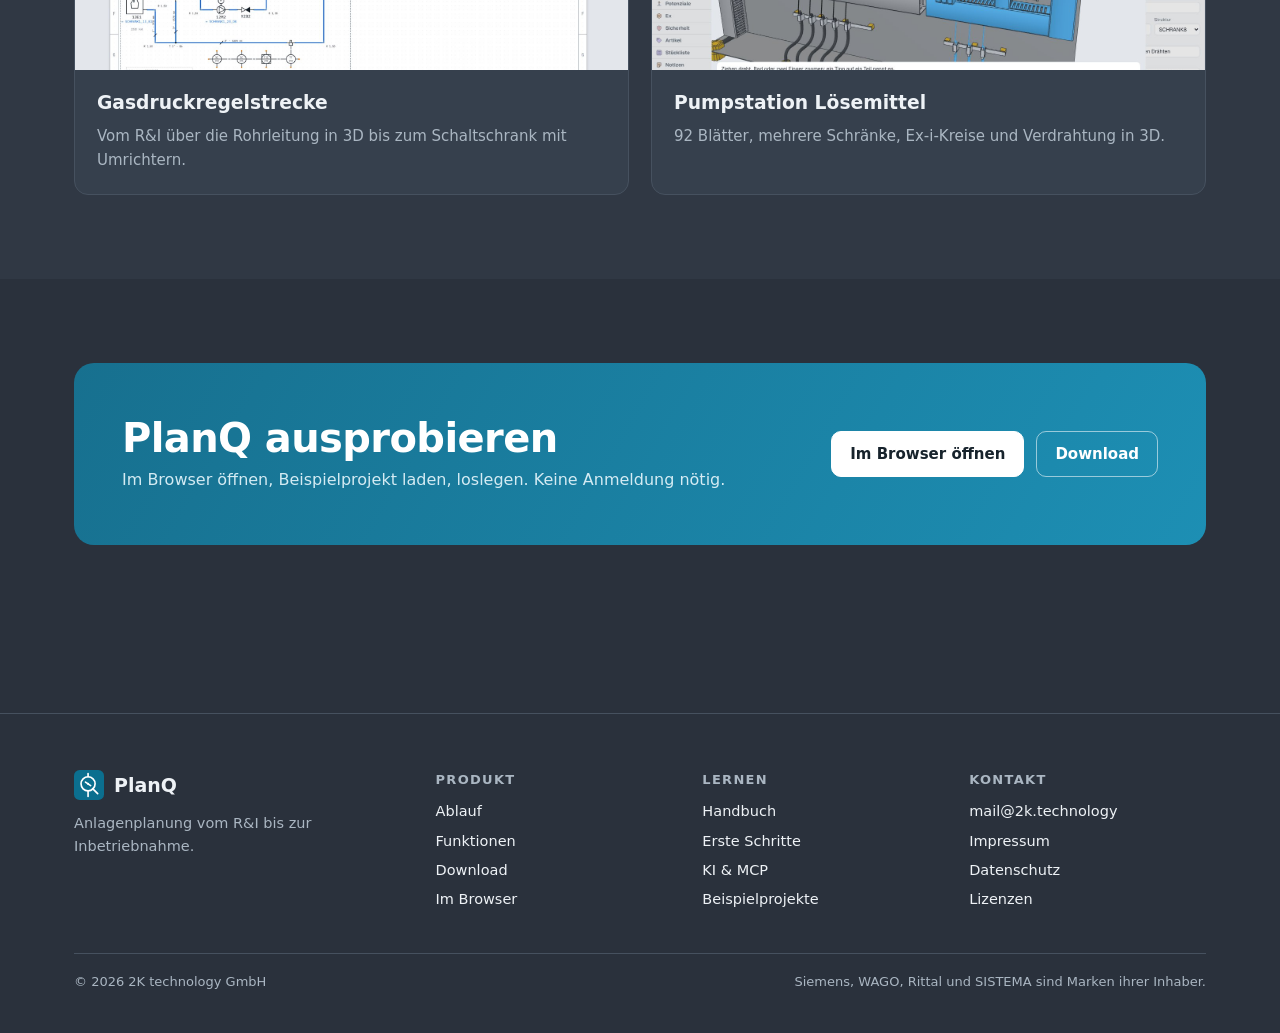
==== commit 9663e70c: "Add imprint and privacy pages Move the page styles into a shared style.css so all pages use the same" ====
--- a/index.html
+++ b/index.html
@@ -7,130 +7,7 @@
 <meta name="description" content="PlanQ plant Anlagen vom R&amp;I über Schaltplan und Schrankaufbau bis zur Verdrahtung in der Werkstatt. Im Browser, auf dem Desktop und auf dem Tablet.">
 <meta name="theme-color" content="#2a313c">
 <link rel="icon" href="img/icon.svg" type="image/svg+xml">
-<style>
-:root{
-  --bg:#2a313c; --bg2:#303844; --card:#36404d; --line:#46515f;
-  --text:#eef2f6; --muted:#aab6c2; --accent:#4fb6d6; --accent-soft:rgba(79,182,214,.16); --accent-ink:#ffffff;
-  --btn:#1d8fb4; --btn-hover:#2aa0c6;
-  --shadow:0 1px 2px rgba(0,0,0,.18),0 10px 30px rgba(0,0,0,.25);
-  --radius:14px;
-}
-*{box-sizing:border-box}
-html{scroll-behavior:smooth}
-body{margin:0;background:var(--bg);color:var(--text);font:16px/1.6 system-ui,-apple-system,"Segoe UI",Roboto,"Helvetica Neue",Arial,sans-serif;-webkit-font-smoothing:antialiased}
-img{max-width:100%;height:auto;display:block}
-a{color:var(--accent);text-decoration:none}
-a:hover{text-decoration:underline}
-.wrap{max-width:1180px;margin:0 auto;padding:0 24px}
-.skip{position:absolute;left:-999px}
-.skip:focus{left:16px;top:12px;background:var(--card);padding:6px 10px;z-index:10}
-
-/* Header */
-header{position:sticky;top:0;z-index:5;background:rgba(42,49,60,.9);backdrop-filter:blur(10px);border-bottom:1px solid var(--line)}
-.nav{display:flex;align-items:center;gap:28px;height:64px}
-.brand{display:flex;align-items:center;gap:10px;font-weight:700;font-size:19px;color:var(--text)}
-.brand img{width:30px;height:30px}
-.nav ul{display:flex;gap:22px;list-style:none;margin:0;padding:0;flex:1}
-.nav ul a{color:var(--muted);font-size:15px}
-.nav ul a:hover{color:var(--text);text-decoration:none}
-.btn{display:inline-flex;align-items:center;gap:8px;padding:10px 18px;border-radius:10px;font-weight:600;font-size:15px;border:1px solid var(--line);background:var(--card);color:var(--text);white-space:nowrap}
-.btn:hover{text-decoration:none;border-color:#6a7787}
-.btn.primary{background:var(--btn);border-color:var(--btn);color:var(--accent-ink)}
-.btn.primary:hover{background:var(--btn-hover)}
-.nav .btns{display:flex;gap:10px}
-
-/* Hero */
-.hero{padding:72px 0 40px;background:radial-gradient(1100px 500px at 70% 0%,rgba(79,182,214,.16),transparent 70%),linear-gradient(180deg,#323b48 0%,var(--bg) 100%)}
-.eyebrow{text-transform:uppercase;letter-spacing:.12em;font-size:12.5px;font-weight:700;color:var(--accent)}
-h1{font-size:clamp(34px,5vw,56px);line-height:1.08;letter-spacing:-.02em;margin:14px 0 18px;max-width:900px}
-.lead{font-size:19px;color:var(--muted);max-width:720px;margin:0 0 28px}
-.cta{display:flex;flex-wrap:wrap;gap:12px}
-.meta{margin-top:22px;font-size:14px;color:var(--muted);display:flex;flex-wrap:wrap;gap:8px 18px}
-.meta span::before{content:"";display:inline-block;width:7px;height:7px;border-radius:50%;background:#4cc38a;margin-right:7px;vertical-align:1px}
-.shot{border-radius:var(--radius);border:1px solid var(--line);background:var(--card);box-shadow:var(--shadow);overflow:hidden}
-.hero .shot{margin-top:48px}
-.caption{font-size:13.5px;color:var(--muted);margin-top:10px}
-
-/* Sections */
-section{padding:84px 0}
-section.alt{background:var(--bg2)}
-h2{font-size:clamp(28px,3.4vw,40px);line-height:1.15;letter-spacing:-.015em;margin:10px 0 14px}
-.intro{color:var(--muted);font-size:18px;max-width:720px;margin:0 0 40px}
-
-/* Process steps */
-.steps{display:grid;grid-template-columns:repeat(4,1fr);gap:18px}
-.step{background:var(--card);border:1px solid var(--line);border-radius:var(--radius);overflow:hidden;display:flex;flex-direction:column}
-.step img{aspect-ratio:16/10;object-fit:cover;object-position:top left;border-bottom:1px solid var(--line)}
-.step .body{padding:18px 20px 22px}
-.num{display:inline-block;font-size:12px;font-weight:700;letter-spacing:.1em;color:var(--accent);text-transform:uppercase}
-.step h3{margin:6px 0 6px;font-size:19px}
-.step p{margin:0;color:var(--muted);font-size:15px}
-
-/* Two-column split */
-.split{display:grid;grid-template-columns:1fr 1.25fr;gap:56px;align-items:center}
-.split.rev{grid-template-columns:1.25fr 1fr}
-.split.rev .text{order:2}
-.list{list-style:none;padding:0;margin:22px 0 0}
-.list li{padding:10px 0 10px 34px;position:relative;border-top:1px solid var(--line)}
-.list li:last-child{border-bottom:1px solid var(--line)}
-.list b{display:block}
-.list span{color:var(--muted);font-size:15px}
-.list li::before{content:counter(li);counter-increment:li;position:absolute;left:0;top:11px;width:22px;height:22px;border-radius:50%;background:var(--accent-soft);color:var(--accent);font-size:12px;font-weight:700;display:grid;place-items:center}
-.list{counter-reset:li}
-.note{margin-top:20px;padding:12px 16px;border-left:3px solid var(--accent);background:var(--accent-soft);border-radius:0 10px 10px 0;font-size:15px}
-
-/* Workshop devices */
-.devices{display:grid;grid-template-columns:2.2fr 1fr;gap:20px;align-items:end}
-
-/* Feature tiles */
-.grid{display:grid;grid-template-columns:repeat(4,1fr);gap:18px}
-.tile{background:var(--card);border:1px solid var(--line);border-radius:var(--radius);padding:20px}
-.tile h3{font-size:16.5px;margin:10px 0 6px}
-.tile p{margin:0;color:var(--muted);font-size:14.5px}
-.ico{width:36px;height:36px;border-radius:9px;background:var(--accent-soft);display:grid;place-items:center}
-.ico svg{width:20px;height:20px;stroke:var(--accent);fill:none;stroke-width:2;stroke-linecap:round;stroke-linejoin:round}
-
-/* Examples */
-.examples{display:grid;grid-template-columns:1fr 1fr;gap:22px}
-.example{background:var(--card);border:1px solid var(--line);border-radius:var(--radius);overflow:hidden}
-.example img{aspect-ratio:16/9;object-fit:cover;object-position:center top}
-.example .body{padding:18px 22px 22px}
-.example h3{margin:0 0 6px}
-.example p{margin:0;color:var(--muted);font-size:15px}
-
-/* Closing CTA band */
-.band{background:linear-gradient(120deg,#17708f,#1d8fb4);color:#fff;border-radius:20px;padding:52px 48px;display:flex;align-items:center;justify-content:space-between;gap:30px;flex-wrap:wrap}
-.band h2{margin:0 0 6px;color:#fff}
-.band p{margin:0;color:#d4ebf3}
-.band .btn{border-color:#fff;background:#fff;color:#17232c}
-.band .btn.ghost{background:transparent;color:#fff;border-color:rgba(255,255,255,.55)}
-
-footer{padding:56px 0 40px;border-top:1px solid var(--line);margin-top:84px;font-size:14.5px}
-.foot{display:grid;grid-template-columns:1.4fr 1fr 1fr 1fr;gap:30px}
-.foot h4{margin:0 0 10px;font-size:13px;text-transform:uppercase;letter-spacing:.1em;color:var(--muted)}
-.foot ul{list-style:none;margin:0;padding:0}
-.foot li{margin:6px 0}
-.foot a{color:var(--text)}
-.small{color:var(--muted);font-size:13px;margin-top:36px;border-top:1px solid var(--line);padding-top:18px;display:flex;justify-content:space-between;flex-wrap:wrap;gap:10px}
-
-@media (max-width:980px){
-  .nav ul{display:none}
-  .steps{grid-template-columns:1fr 1fr}
-  .grid{grid-template-columns:1fr 1fr}
-  .split,.split.rev{grid-template-columns:1fr;gap:28px}
-  .split.rev .text{order:0}
-  .foot{grid-template-columns:1fr 1fr}
-}
-@media (max-width:620px){
-  .wrap{padding:0 16px}
-  .nav .btns .btn:not(.primary){display:none}
-  .hero{padding-top:44px}
-  section{padding:60px 0}
-  .steps,.grid,.examples,.devices{grid-template-columns:1fr}
-  .band{padding:36px 24px}
-  .foot{grid-template-columns:1fr}
-}
-</style>
+<link rel="stylesheet" href="style.css">
 </head>
 <body>
 <a class="skip" href="#inhalt">Zum Inhalt springen</a>
@@ -293,9 +170,9 @@
       <div><a class="brand" href="#"><img src="img/icon.svg" alt="">PlanQ</a><p style="color:var(--muted);margin:12px 0 0;max-width:280px">Anlagenplanung vom R&amp;I bis zur Inbetriebnahme.</p></div>
       <div><h4>Produkt</h4><ul><li><a href="#ablauf">Ablauf</a></li><li><a href="#funktionen">Funktionen</a></li><li><a href="#">Download</a></li><li><a href="#">Im Browser</a></li></ul></div>
       <div><h4>Lernen</h4><ul><li><a href="#">Handbuch</a></li><li><a href="#">Erste Schritte</a></li><li><a href="#ki">KI &amp; MCP</a></li><li><a href="#beispiele">Beispielprojekte</a></li></ul></div>
-      <div><h4>Kontakt</h4><ul><li><a href="#">Impressum</a></li><li><a href="#">Datenschutz</a></li><li><a href="#">Lizenzen</a></li></ul></div>
+      <div><h4>Kontakt</h4><ul><li><a href="mailto:mail@2k.technology">mail@2k.technology</a></li><li><a href="impressum.html">Impressum</a></li><li><a href="datenschutz.html">Datenschutz</a></li><li><a href="#">Lizenzen</a></li></ul></div>
     </div>
-    <div class="small"><span>© 2026 PlanQ</span><span>Siemens, WAGO, Rittal und SISTEMA sind Marken ihrer Inhaber.</span></div>
+    <div class="small"><span>© 2026 2K technology GmbH</span><span>Siemens, WAGO, Rittal und SISTEMA sind Marken ihrer Inhaber.</span></div>
   </div>
 </footer>
 </body>
--- a/style.css
+++ b/style.css
@@ -0,0 +1,130 @@
+:root{
+  --bg:#2a313c; --bg2:#303844; --card:#36404d; --line:#46515f;
+  --text:#eef2f6; --muted:#aab6c2; --accent:#4fb6d6; --accent-soft:rgba(79,182,214,.16); --accent-ink:#ffffff;
+  --btn:#1d8fb4; --btn-hover:#2aa0c6;
+  --shadow:0 1px 2px rgba(0,0,0,.18),0 10px 30px rgba(0,0,0,.25);
+  --radius:14px;
+}
+*{box-sizing:border-box}
+html{scroll-behavior:smooth}
+body{margin:0;background:var(--bg);color:var(--text);font:16px/1.6 system-ui,-apple-system,"Segoe UI",Roboto,"Helvetica Neue",Arial,sans-serif;-webkit-font-smoothing:antialiased}
+img{max-width:100%;height:auto;display:block}
+a{color:var(--accent);text-decoration:none}
+a:hover{text-decoration:underline}
+.wrap{max-width:1180px;margin:0 auto;padding:0 24px}
+.skip{position:absolute;left:-999px}
+.skip:focus{left:16px;top:12px;background:var(--card);padding:6px 10px;z-index:10}
+
+/* Header */
+header{position:sticky;top:0;z-index:5;background:rgba(42,49,60,.9);backdrop-filter:blur(10px);border-bottom:1px solid var(--line)}
+.nav{display:flex;align-items:center;gap:28px;height:64px}
+.brand{display:flex;align-items:center;gap:10px;font-weight:700;font-size:19px;color:var(--text)}
+.brand img{width:30px;height:30px}
+.nav ul{display:flex;gap:22px;list-style:none;margin:0;padding:0;flex:1}
+.nav ul a{color:var(--muted);font-size:15px}
+.nav ul a:hover{color:var(--text);text-decoration:none}
+.btn{display:inline-flex;align-items:center;gap:8px;padding:10px 18px;border-radius:10px;font-weight:600;font-size:15px;border:1px solid var(--line);background:var(--card);color:var(--text);white-space:nowrap}
+.btn:hover{text-decoration:none;border-color:#6a7787}
+.btn.primary{background:var(--btn);border-color:var(--btn);color:var(--accent-ink)}
+.btn.primary:hover{background:var(--btn-hover)}
+.nav .btns{display:flex;gap:10px}
+
+/* Hero */
+.hero{padding:72px 0 40px;background:radial-gradient(1100px 500px at 70% 0%,rgba(79,182,214,.16),transparent 70%),linear-gradient(180deg,#323b48 0%,var(--bg) 100%)}
+.eyebrow{text-transform:uppercase;letter-spacing:.12em;font-size:12.5px;font-weight:700;color:var(--accent)}
+h1{font-size:clamp(34px,5vw,56px);line-height:1.08;letter-spacing:-.02em;margin:14px 0 18px;max-width:900px}
+.lead{font-size:19px;color:var(--muted);max-width:720px;margin:0 0 28px}
+.cta{display:flex;flex-wrap:wrap;gap:12px}
+.meta{margin-top:22px;font-size:14px;color:var(--muted);display:flex;flex-wrap:wrap;gap:8px 18px}
+.meta span::before{content:"";display:inline-block;width:7px;height:7px;border-radius:50%;background:#4cc38a;margin-right:7px;vertical-align:1px}
+.shot{border-radius:var(--radius);border:1px solid var(--line);background:var(--card);box-shadow:var(--shadow);overflow:hidden}
+.hero .shot{margin-top:48px}
+.caption{font-size:13.5px;color:var(--muted);margin-top:10px}
+
+/* Sections */
+section{padding:84px 0}
+section.alt{background:var(--bg2)}
+h2{font-size:clamp(28px,3.4vw,40px);line-height:1.15;letter-spacing:-.015em;margin:10px 0 14px}
+.intro{color:var(--muted);font-size:18px;max-width:720px;margin:0 0 40px}
+
+/* Process steps */
+.steps{display:grid;grid-template-columns:repeat(4,1fr);gap:18px}
+.step{background:var(--card);border:1px solid var(--line);border-radius:var(--radius);overflow:hidden;display:flex;flex-direction:column}
+.step img{aspect-ratio:16/10;object-fit:cover;object-position:top left;border-bottom:1px solid var(--line)}
+.step .body{padding:18px 20px 22px}
+.num{display:inline-block;font-size:12px;font-weight:700;letter-spacing:.1em;color:var(--accent);text-transform:uppercase}
+.step h3{margin:6px 0 6px;font-size:19px}
+.step p{margin:0;color:var(--muted);font-size:15px}
+
+/* Two-column split */
+.split{display:grid;grid-template-columns:1fr 1.25fr;gap:56px;align-items:center}
+.split.rev{grid-template-columns:1.25fr 1fr}
+.split.rev .text{order:2}
+.list{list-style:none;padding:0;margin:22px 0 0}
+.list li{padding:10px 0 10px 34px;position:relative;border-top:1px solid var(--line)}
+.list li:last-child{border-bottom:1px solid var(--line)}
+.list b{display:block}
+.list span{color:var(--muted);font-size:15px}
+.list li::before{content:counter(li);counter-increment:li;position:absolute;left:0;top:11px;width:22px;height:22px;border-radius:50%;background:var(--accent-soft);color:var(--accent);font-size:12px;font-weight:700;display:grid;place-items:center}
+.list{counter-reset:li}
+.note{margin-top:20px;padding:12px 16px;border-left:3px solid var(--accent);background:var(--accent-soft);border-radius:0 10px 10px 0;font-size:15px}
+
+/* Workshop devices */
+.devices{display:grid;grid-template-columns:2.2fr 1fr;gap:20px;align-items:end}
+
+/* Feature tiles */
+.grid{display:grid;grid-template-columns:repeat(4,1fr);gap:18px}
+.tile{background:var(--card);border:1px solid var(--line);border-radius:var(--radius);padding:20px}
+.tile h3{font-size:16.5px;margin:10px 0 6px}
+.tile p{margin:0;color:var(--muted);font-size:14.5px}
+.ico{width:36px;height:36px;border-radius:9px;background:var(--accent-soft);display:grid;place-items:center}
+.ico svg{width:20px;height:20px;stroke:var(--accent);fill:none;stroke-width:2;stroke-linecap:round;stroke-linejoin:round}
+
+/* Examples */
+.examples{display:grid;grid-template-columns:1fr 1fr;gap:22px}
+.example{background:var(--card);border:1px solid var(--line);border-radius:var(--radius);overflow:hidden}
+.example img{aspect-ratio:16/9;object-fit:cover;object-position:center top}
+.example .body{padding:18px 22px 22px}
+.example h3{margin:0 0 6px}
+.example p{margin:0;color:var(--muted);font-size:15px}
+
+/* Closing CTA band */
+.band{background:linear-gradient(120deg,#17708f,#1d8fb4);color:#fff;border-radius:20px;padding:52px 48px;display:flex;align-items:center;justify-content:space-between;gap:30px;flex-wrap:wrap}
+.band h2{margin:0 0 6px;color:#fff}
+.band p{margin:0;color:#d4ebf3}
+.band .btn{border-color:#fff;background:#fff;color:#17232c}
+.band .btn.ghost{background:transparent;color:#fff;border-color:rgba(255,255,255,.55)}
+
+footer{padding:56px 0 40px;border-top:1px solid var(--line);margin-top:84px;font-size:14.5px}
+.foot{display:grid;grid-template-columns:1.4fr 1fr 1fr 1fr;gap:30px}
+.foot h4{margin:0 0 10px;font-size:13px;text-transform:uppercase;letter-spacing:.1em;color:var(--muted)}
+.foot ul{list-style:none;margin:0;padding:0}
+.foot li{margin:6px 0}
+.foot a{color:var(--text)}
+.small{color:var(--muted);font-size:13px;margin-top:36px;border-top:1px solid var(--line);padding-top:18px;display:flex;justify-content:space-between;flex-wrap:wrap;gap:10px}
+
+@media (max-width:980px){
+  .nav ul{display:none}
+  .steps{grid-template-columns:1fr 1fr}
+  .grid{grid-template-columns:1fr 1fr}
+  .split,.split.rev{grid-template-columns:1fr;gap:28px}
+  .split.rev .text{order:0}
+  .foot{grid-template-columns:1fr 1fr}
+}
+@media (max-width:620px){
+  .wrap{padding:0 16px}
+  .nav .btns .btn:not(.primary){display:none}
+  .hero{padding-top:44px}
+  section{padding:60px 0}
+  .steps,.grid,.examples,.devices{grid-template-columns:1fr}
+  .band{padding:36px 24px}
+  .foot{grid-template-columns:1fr}
+}
+
+/* Legal pages */
+.legal{padding:64px 0 24px;max-width:760px}
+.legal h1{font-size:clamp(30px,4vw,42px);margin:8px 0 28px}
+.legal h2{font-size:22px;margin:36px 0 10px}
+.legal p,.legal li{color:var(--muted)}
+.legal address{font-style:normal;color:var(--text);line-height:1.7}
+.legal .todo{background:rgba(255,190,80,.14);border:1px dashed #d9a441;color:#f3cf86;border-radius:6px;padding:0 6px}
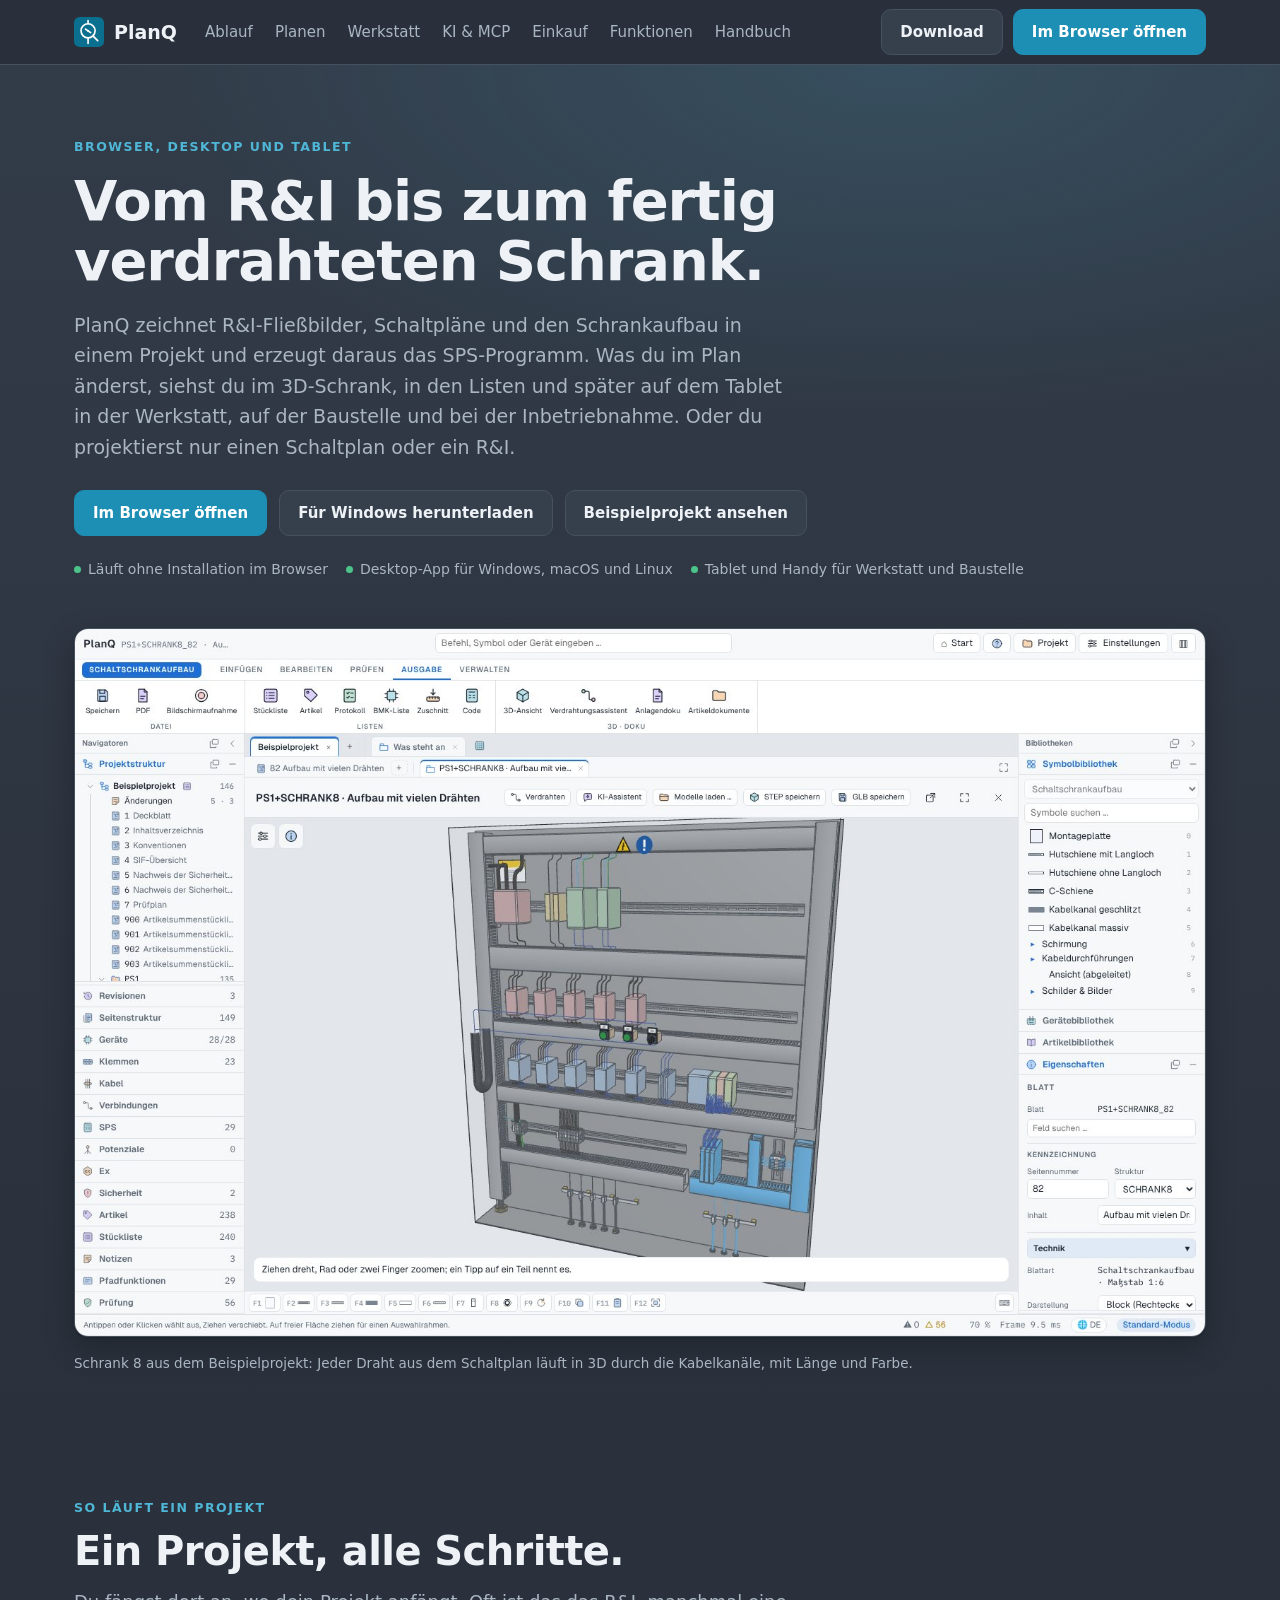
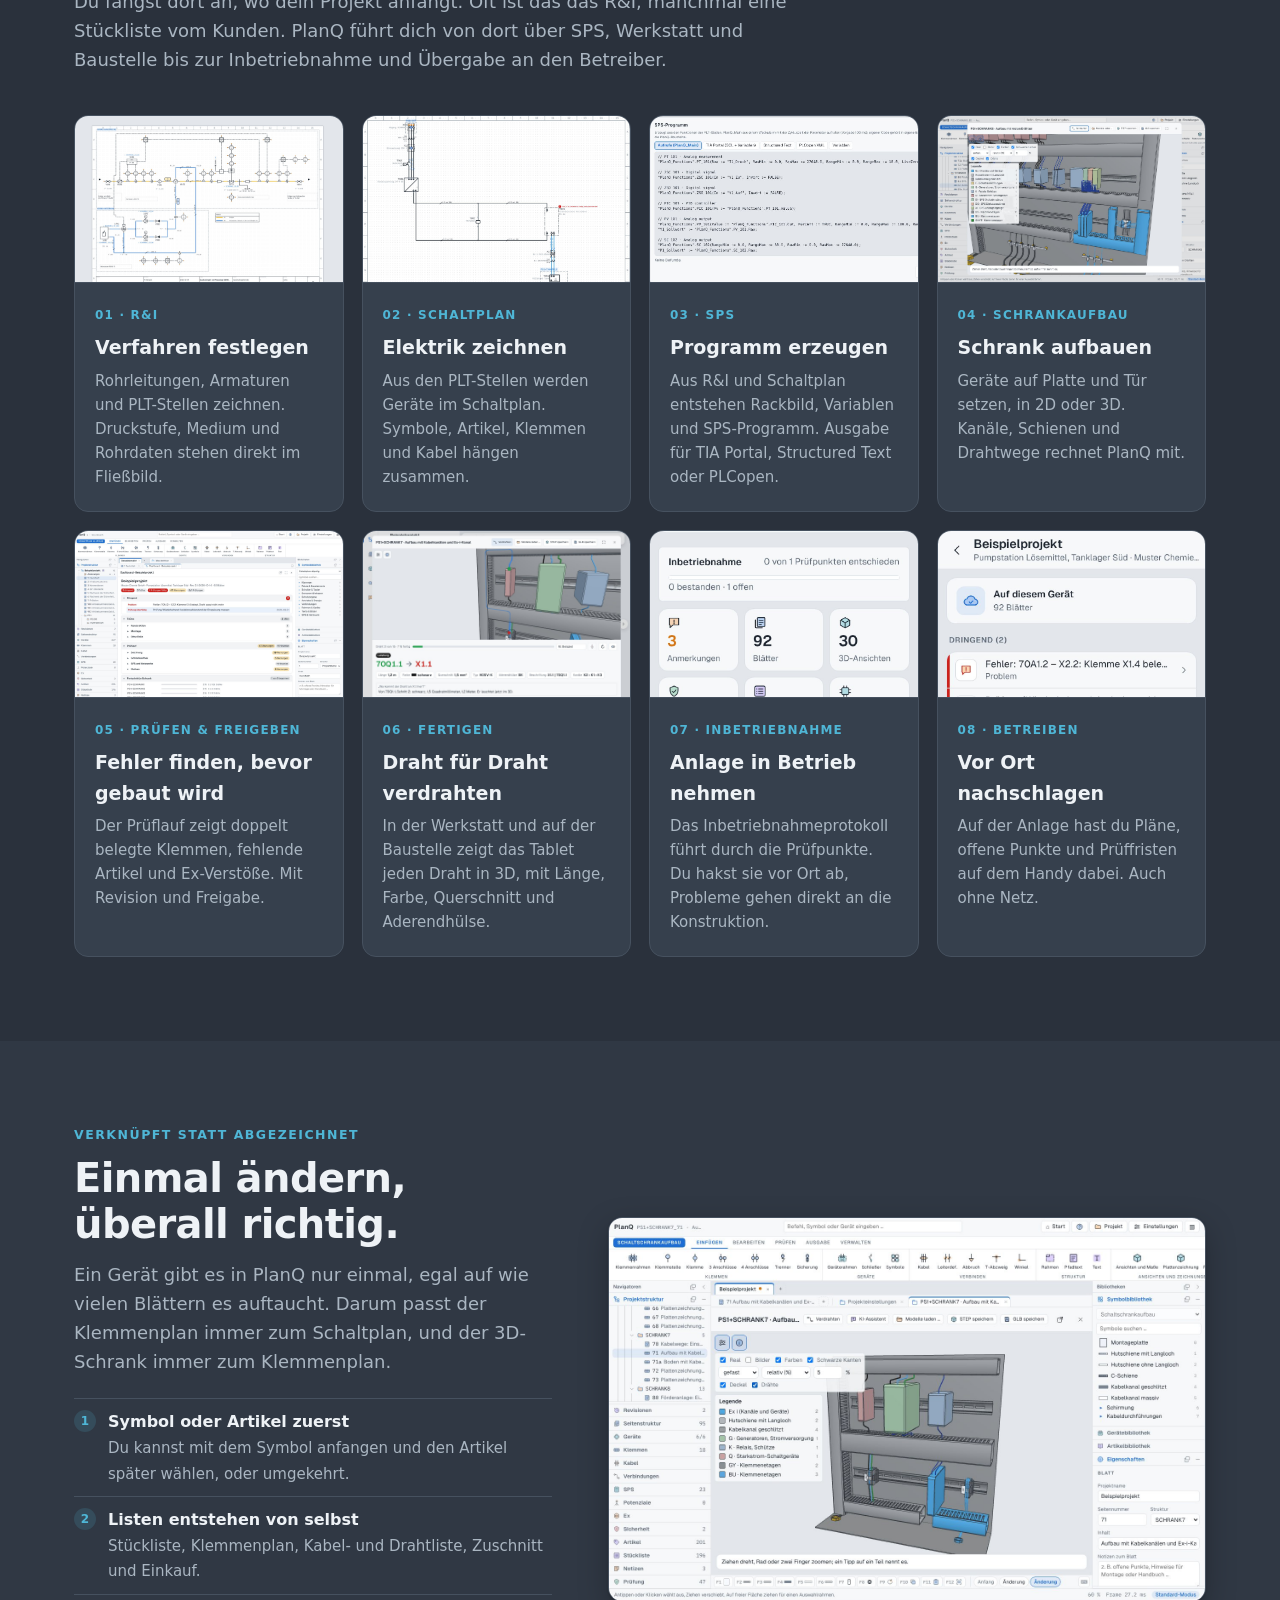
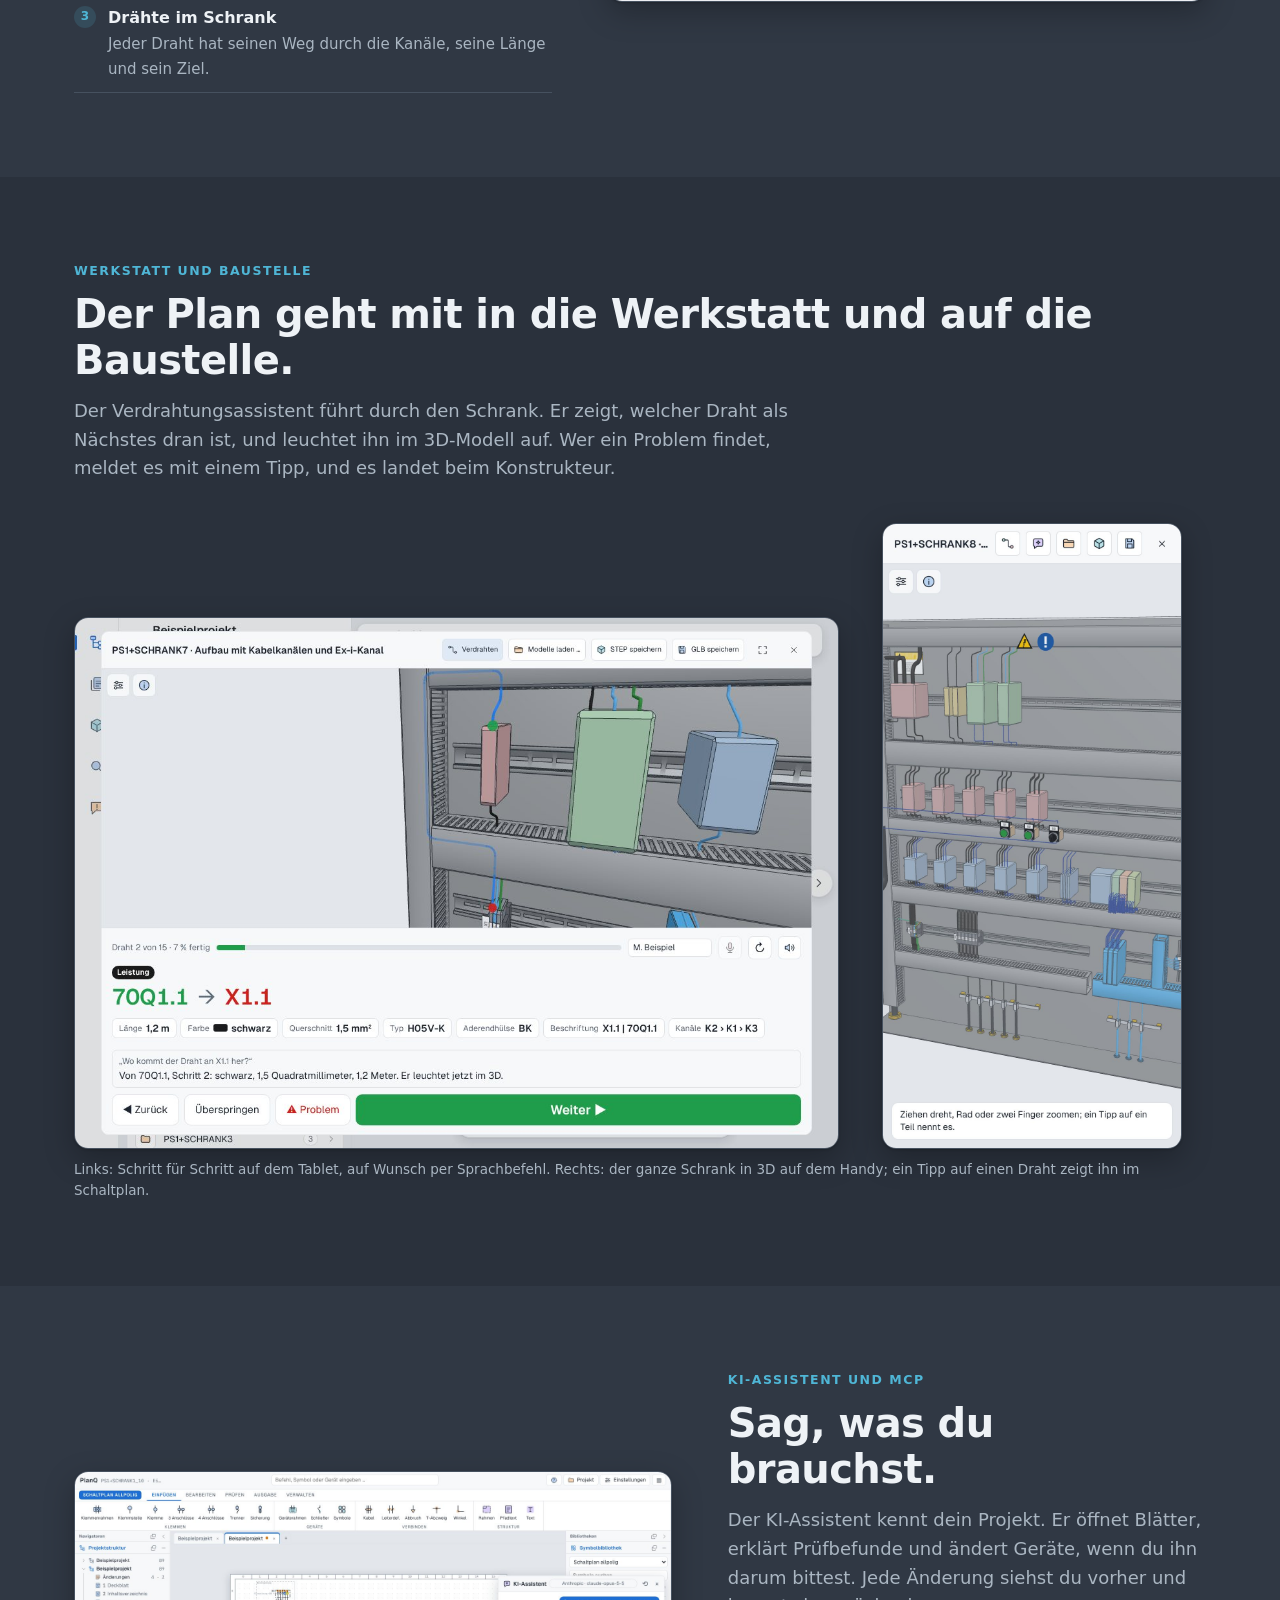
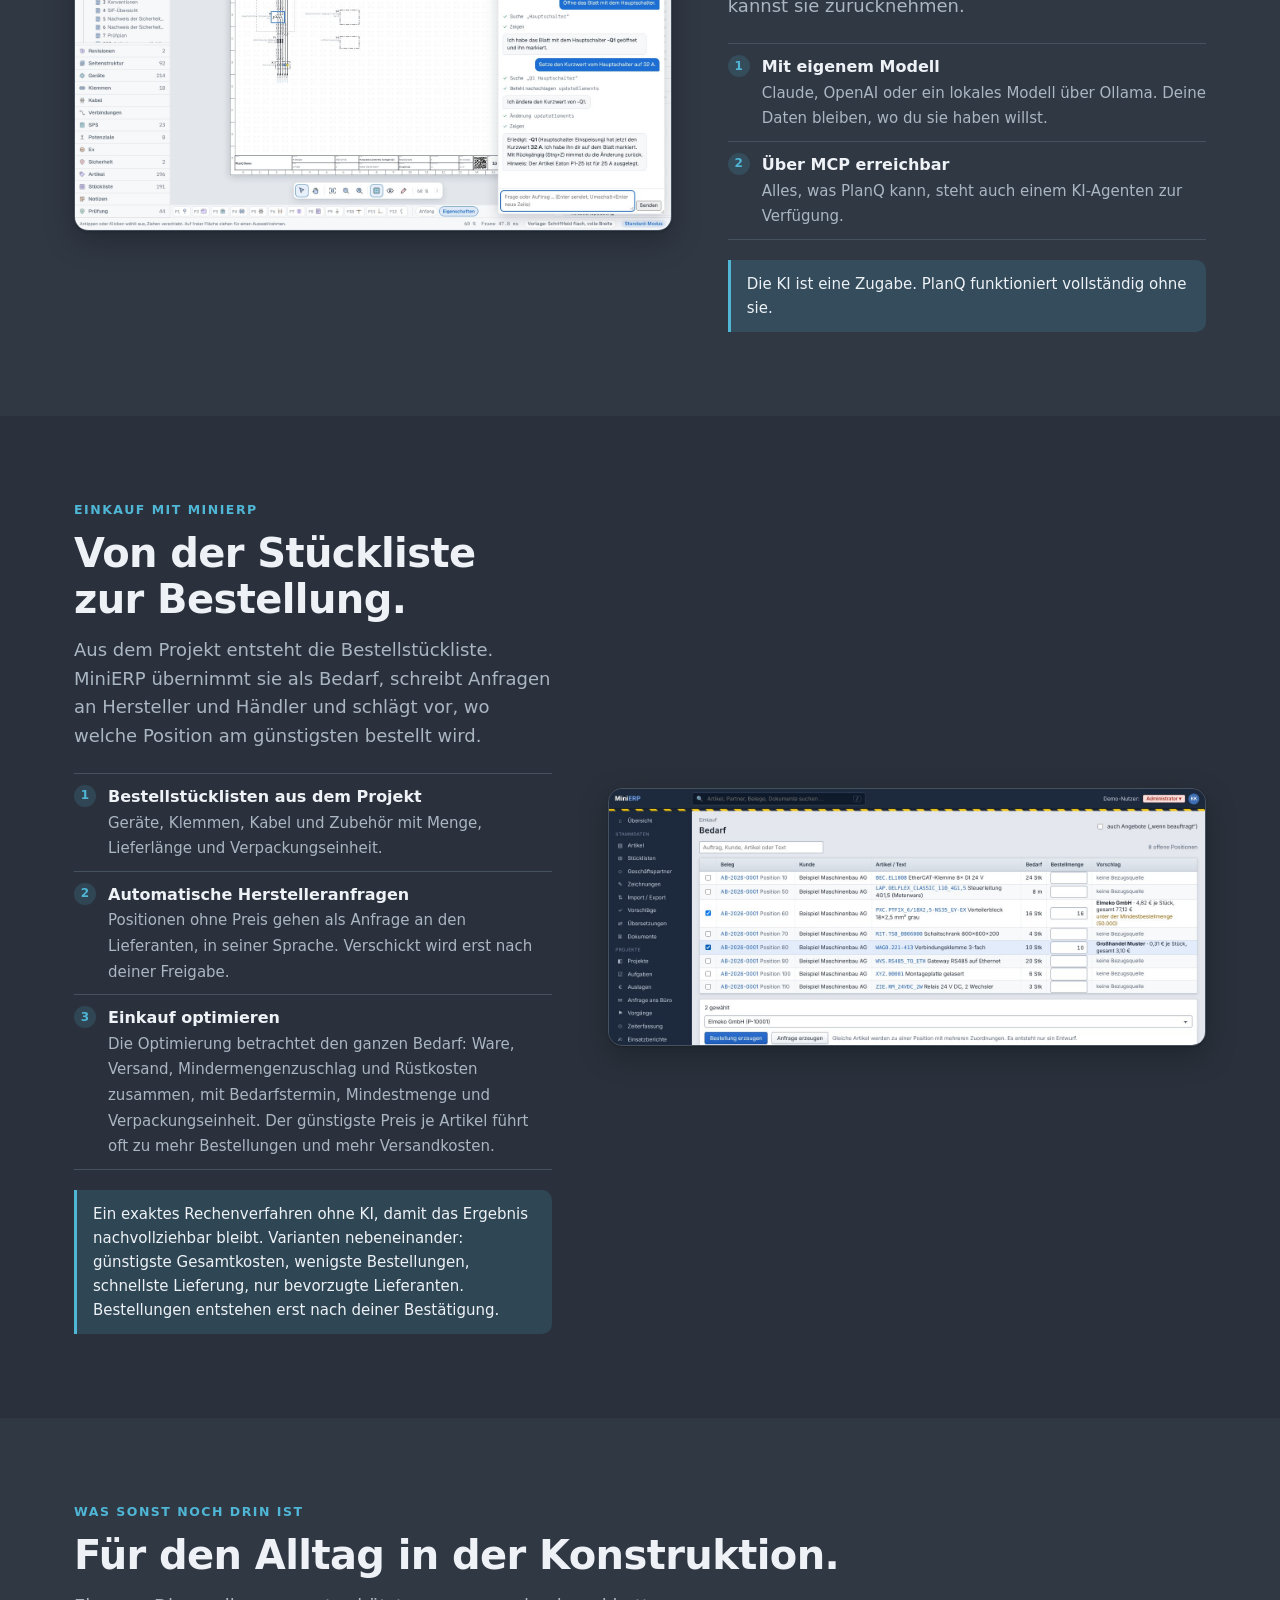
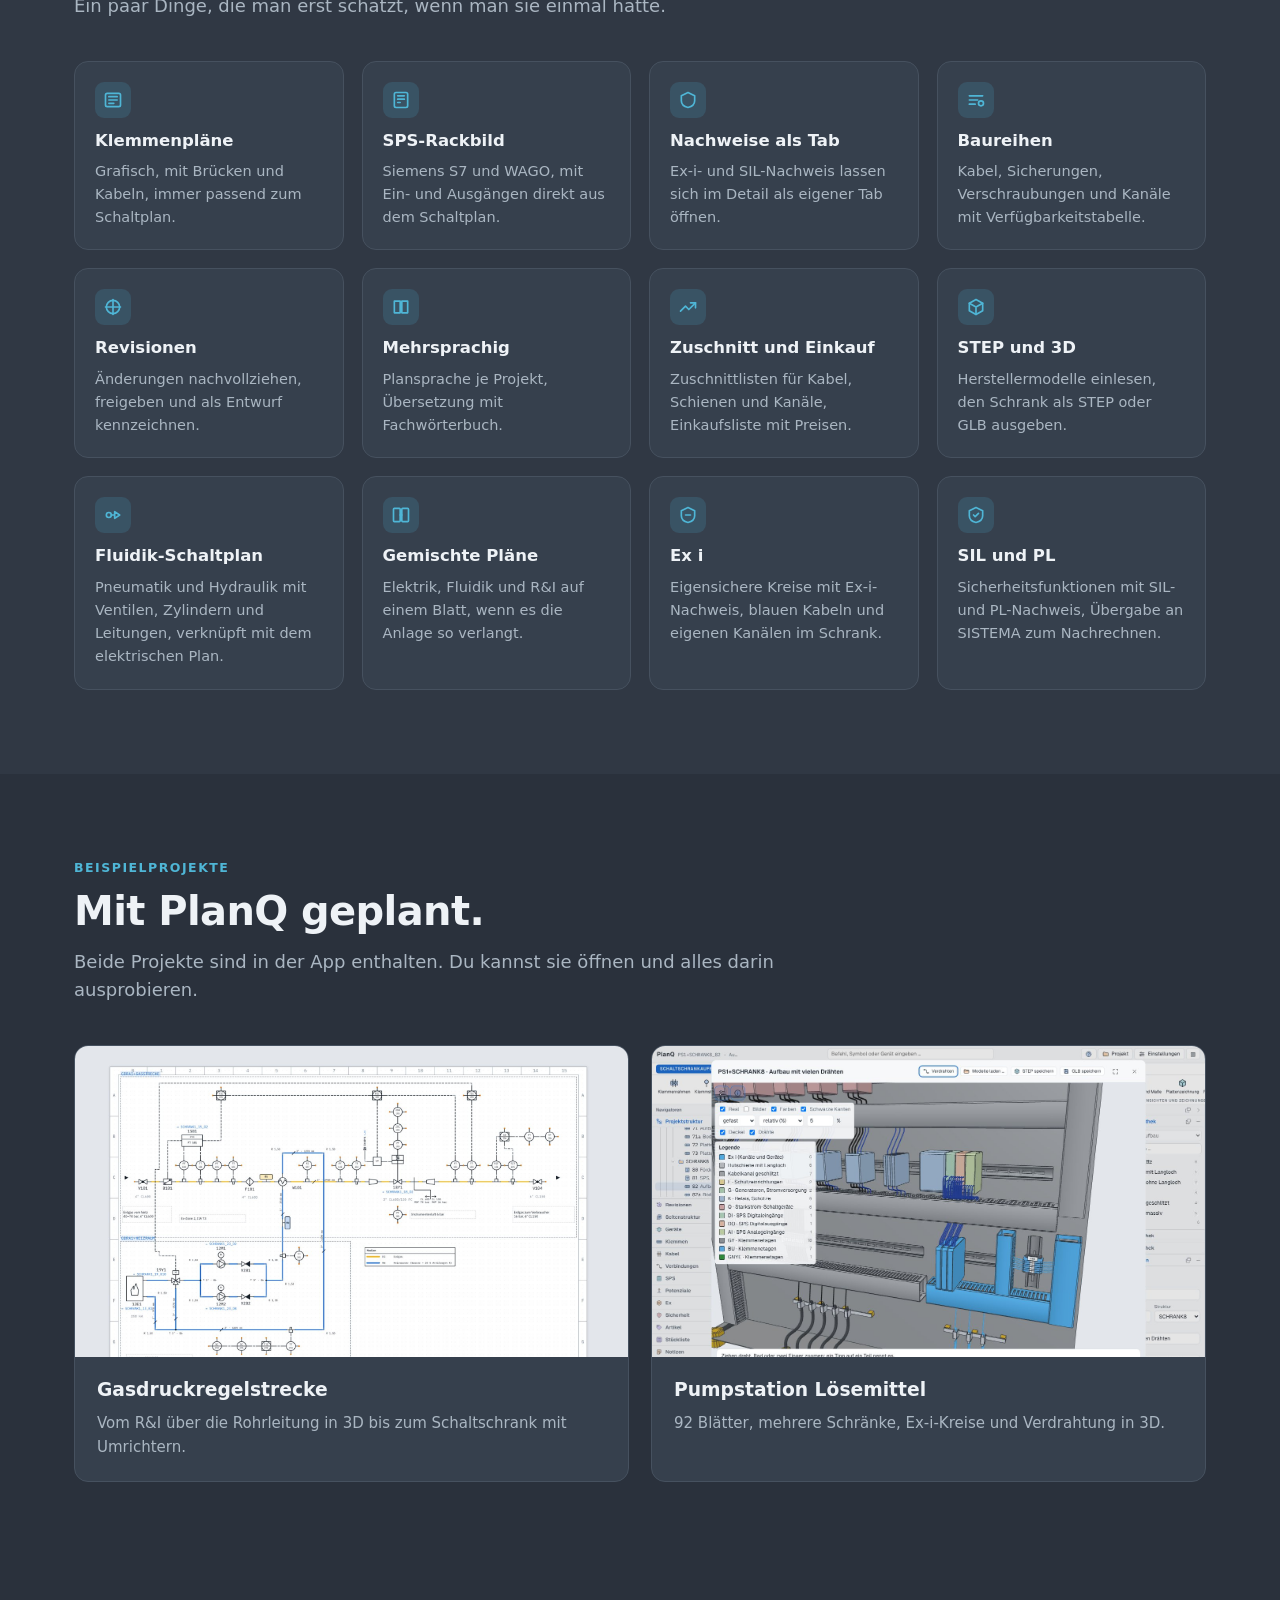
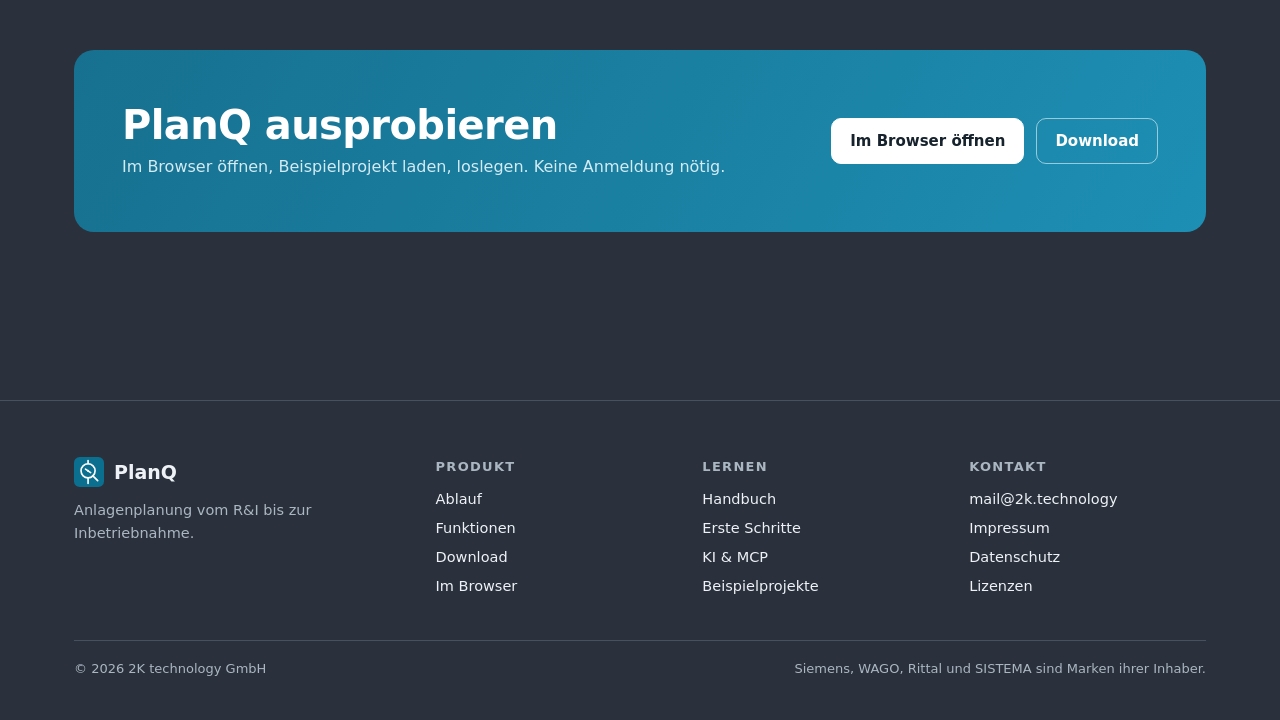
==== commit f31a9963: "Add purchasing section, feature row and fresh screenshots - Intro also mentions using PlanQ for just" ====
--- a/index.html
+++ b/index.html
@@ -20,6 +20,7 @@
       <li><a href="#planen">Planen</a></li>
       <li><a href="#werkstatt">Werkstatt</a></li>
       <li><a href="#ki">KI &amp; MCP</a></li>
+      <li><a href="#einkauf">Einkauf</a></li>
       <li><a href="#funktionen">Funktionen</a></li>
       <li><a href="#">Handbuch</a></li>
     </ul>
@@ -36,7 +37,7 @@
   <div class="wrap">
     <div class="eyebrow">Browser, Desktop und Tablet</div>
     <h1>Vom R&amp;I bis zum fertig verdrahteten Schrank.</h1>
-    <p class="lead">PlanQ zeichnet R&amp;I-Fließbilder, Schaltpläne und den Schrankaufbau in einem Projekt und erzeugt daraus das SPS-Programm. Was du im Plan änderst, siehst du im 3D-Schrank, in den Listen und später auf dem Tablet in der Werkstatt, auf der Baustelle und bei der Inbetriebnahme.</p>
+    <p class="lead">PlanQ zeichnet R&amp;I-Fließbilder, Schaltpläne und den Schrankaufbau in einem Projekt und erzeugt daraus das SPS-Programm. Was du im Plan änderst, siehst du im 3D-Schrank, in den Listen und später auf dem Tablet in der Werkstatt, auf der Baustelle und bei der Inbetriebnahme. Oder du projektierst nur einen Schaltplan oder ein R&amp;I.</p>
     <div class="cta">
       <a class="btn primary" href="#">Im Browser öffnen</a>
       <a class="btn" href="#">Für Windows herunterladen</a>
@@ -44,9 +45,9 @@
     </div>
     <div class="meta"><span>Läuft ohne Installation im Browser</span><span>Desktop-App für Windows, macOS und Linux</span><span>Tablet und Handy für Werkstatt und Baustelle</span></div>
     <figure class="shot" style="margin-left:0;margin-right:0">
-      <img src="img/hero-3d-schrank13.jpg" alt="PlanQ mit dem Schrankaufbau von Schrank 13 in der 3D-Ansicht, links die Projektstruktur, rechts die Bibliotheken" width="1600" height="1000">
+      <img src="img/hero-3d-schrank8.jpg" alt="PlanQ mit dem Schrankaufbau von Schrank 8 in der 3D-Ansicht, verdrahtet durch die Kabelkanäle, links die Projektstruktur, rechts die Bibliotheken" width="1600" height="1000">
     </figure>
-    <div class="caption">Schrank 13 aus dem Beispielprojekt: Sammelschienen und Geräteträger in 3D, direkt aus dem Schaltplan aufgebaut.</div>
+    <div class="caption">Schrank 8 aus dem Beispielprojekt: Jeder Draht aus dem Schaltplan läuft in 3D durch die Kabelkanäle, mit Länge und Farbe.</div>
   </div>
 </div>
 
@@ -99,9 +100,9 @@
     <p class="intro">Der Verdrahtungsassistent führt durch den Schrank. Er zeigt, welcher Draht als Nächstes dran ist, und leuchtet ihn im 3D-Modell auf. Wer ein Problem findet, meldet es mit einem Tipp, und es landet beim Konstrukteur.</p>
     <div class="devices">
       <figure class="shot" style="margin:0"><img src="img/verdrahten-tablet.jpg" alt="Verdrahtungsassistent auf dem Tablet mit Draht 70Q1.1 nach X1.1" loading="lazy"></figure>
-      <figure class="shot" style="margin:0;max-width:300px;justify-self:center"><img src="img/handy-draht.jpg" alt="Draht auf dem Handy angetippt, darunter der Sprung in den Schaltplan" loading="lazy"></figure>
-    </div>
-    <div class="caption">Links: Schritt für Schritt auf dem Tablet, auf Wunsch per Sprachbefehl. Rechts: Draht im 3D antippen und im Schaltplan nachsehen.</div>
+      <figure class="shot" style="margin:0;max-width:300px;justify-self:center"><img src="img/handy-3d.jpg" alt="Verdrahteter Schrank in der 3D-Ansicht auf dem Handy" loading="lazy"></figure>
+    </div>
+    <div class="caption">Links: Schritt für Schritt auf dem Tablet, auf Wunsch per Sprachbefehl. Rechts: der ganze Schrank in 3D auf dem Handy; ein Tipp auf einen Draht zeigt ihn im Schaltplan.</div>
   </div>
 </section>
 
@@ -121,7 +122,24 @@
   </div>
 </section>
 
-<section id="funktionen">
+<section id="einkauf">
+  <div class="wrap split">
+    <div class="text">
+      <div class="eyebrow">Einkauf mit MiniERP</div>
+      <h2>Von der Stückliste zur Bestellung.</h2>
+      <p class="intro" style="margin-bottom:0">Aus dem Projekt entsteht die Bestellstückliste. MiniERP übernimmt sie als Bedarf, schreibt Anfragen an Hersteller und Händler und schlägt vor, wo welche Position am günstigsten bestellt wird.</p>
+      <ol class="list">
+        <li><b>Bestellstücklisten aus dem Projekt</b><span>Geräte, Klemmen, Kabel und Zubehör mit Menge, Lieferlänge und Verpackungseinheit.</span></li>
+        <li><b>Automatische Herstelleranfragen</b><span>Positionen ohne Preis gehen als Anfrage an den Lieferanten, in seiner Sprache. Verschickt wird erst nach deiner Freigabe.</span></li>
+        <li><b>Einkauf optimieren</b><span>Die Optimierung betrachtet den ganzen Bedarf: Ware, Versand, Mindermengenzuschlag und Rüstkosten zusammen, mit Bedarfstermin, Mindestmenge und Verpackungseinheit. Der günstigste Preis je Artikel führt oft zu mehr Bestellungen und mehr Versandkosten.</span></li>
+      </ol>
+      <div class="note">Ein exaktes Rechenverfahren ohne KI, damit das Ergebnis nachvollziehbar bleibt. Varianten nebeneinander: günstigste Gesamtkosten, wenigste Bestellungen, schnellste Lieferung, nur bevorzugte Lieferanten. Bestellungen entstehen erst nach deiner Bestätigung.</div>
+    </div>
+    <figure class="shot" style="margin:0"><img src="img/minierp-bedarf.jpg" alt="Bedarfsliste in MiniERP mit Bestellmengen und Lieferantenvorschlägen aus einem Auftrag" loading="lazy"></figure>
+  </div>
+</section>
+
+<section id="funktionen" class="alt">
   <div class="wrap">
     <div class="eyebrow">Was sonst noch drin ist</div>
     <h2>Für den Alltag in der Konstruktion.</h2>
@@ -129,17 +147,21 @@
     <div class="grid">
       <div class="tile"><div class="ico"><svg viewBox="0 0 24 24"><rect x="3" y="4" width="18" height="16" rx="2"/><path d="M7 8h10M7 12h10M7 16h6"/></svg></div><h3>Klemmenpläne</h3><p>Grafisch, mit Brücken und Kabeln, immer passend zum Schaltplan.</p></div>
       <div class="tile"><div class="ico"><svg viewBox="0 0 24 24"><rect x="4" y="3" width="16" height="18" rx="2"/><path d="M8 7h8M8 11h8M8 15h3"/></svg></div><h3>SPS-Rackbild</h3><p>Siemens S7 und WAGO, mit Ein- und Ausgängen direkt aus dem Schaltplan.</p></div>
-      <div class="tile"><div class="ico"><svg viewBox="0 0 24 24"><path d="M12 3l8 4v6c0 4-3.5 7-8 8-4.5-1-8-4-8-8V7z"/></svg></div><h3>Ex i und Sicherheit</h3><p>Ex-i-Nachweis, SIL und PL mit Übergabe an SISTEMA zum Nachrechnen.</p></div>
+      <div class="tile"><div class="ico"><svg viewBox="0 0 24 24"><path d="M12 3l8 4v6c0 4-3.5 7-8 8-4.5-1-8-4-8-8V7z"/></svg></div><h3>Nachweise als Tab</h3><p>Ex-i- und SIL-Nachweis lassen sich im Detail als eigener Tab öffnen.</p></div>
       <div class="tile"><div class="ico"><svg viewBox="0 0 24 24"><path d="M4 7h16M4 12h10M4 17h7"/><circle cx="18" cy="16" r="3"/></svg></div><h3>Baureihen</h3><p>Kabel, Sicherungen, Verschraubungen und Kanäle mit Verfügbarkeitstabelle.</p></div>
       <div class="tile"><div class="ico"><svg viewBox="0 0 24 24"><path d="M12 3v18M3 12h18"/><circle cx="12" cy="12" r="8"/></svg></div><h3>Revisionen</h3><p>Änderungen nachvollziehen, freigeben und als Entwurf kennzeichnen.</p></div>
       <div class="tile"><div class="ico"><svg viewBox="0 0 24 24"><path d="M4 5h7v14H4zM13 5h7v14h-7z"/></svg></div><h3>Mehrsprachig</h3><p>Plansprache je Projekt, Übersetzung mit Fachwörterbuch.</p></div>
       <div class="tile"><div class="ico"><svg viewBox="0 0 24 24"><path d="M3 17l6-6 4 4 8-8"/><path d="M15 7h6v6"/></svg></div><h3>Zuschnitt und Einkauf</h3><p>Zuschnittlisten für Kabel, Schienen und Kanäle, Einkaufsliste mit Preisen.</p></div>
       <div class="tile"><div class="ico"><svg viewBox="0 0 24 24"><path d="M12 3l8 4.5v9L12 21l-8-4.5v-9z"/><path d="M12 12l8-4.5M12 12v9M12 12L4 7.5"/></svg></div><h3>STEP und 3D</h3><p>Herstellermodelle einlesen, den Schrank als STEP oder GLB ausgeben.</p></div>
-    </div>
-  </div>
-</section>
-
-<section id="beispiele" class="alt">
+      <div class="tile"><div class="ico"><svg viewBox="0 0 24 24"><circle cx="7" cy="12" r="3"/><path d="M10 12h4M14 8v8l6-4z"/></svg></div><h3>Fluidik-Schaltplan</h3><p>Pneumatik und Hydraulik mit Ventilen, Zylindern und Leitungen, verknüpft mit dem elektrischen Plan.</p></div>
+      <div class="tile"><div class="ico"><svg viewBox="0 0 24 24"><rect x="3" y="4" width="8" height="16" rx="1"/><rect x="13" y="4" width="8" height="16" rx="1"/><path d="M11 12h2"/></svg></div><h3>Gemischte Pläne</h3><p>Elektrik, Fluidik und R&amp;I auf einem Blatt, wenn es die Anlage so verlangt.</p></div>
+      <div class="tile"><div class="ico"><svg viewBox="0 0 24 24"><path d="M12 3l8 4v6c0 4-3.5 7-8 8-4.5-1-8-4-8-8V7z"/><path d="M9 12h6"/></svg></div><h3>Ex i</h3><p>Eigensichere Kreise mit Ex-i-Nachweis, blauen Kabeln und eigenen Kanälen im Schrank.</p></div>
+      <div class="tile"><div class="ico"><svg viewBox="0 0 24 24"><path d="M12 3l8 4v6c0 4-3.5 7-8 8-4.5-1-8-4-8-8V7z"/><path d="M9 12l2 2 4-4"/></svg></div><h3>SIL und PL</h3><p>Sicherheitsfunktionen mit SIL- und PL-Nachweis, Übergabe an SISTEMA zum Nachrechnen.</p></div>
+    </div>
+  </div>
+</section>
+
+<section id="beispiele">
   <div class="wrap">
     <div class="eyebrow">Beispielprojekte</div>
     <h2>Mit PlanQ geplant.</h2>
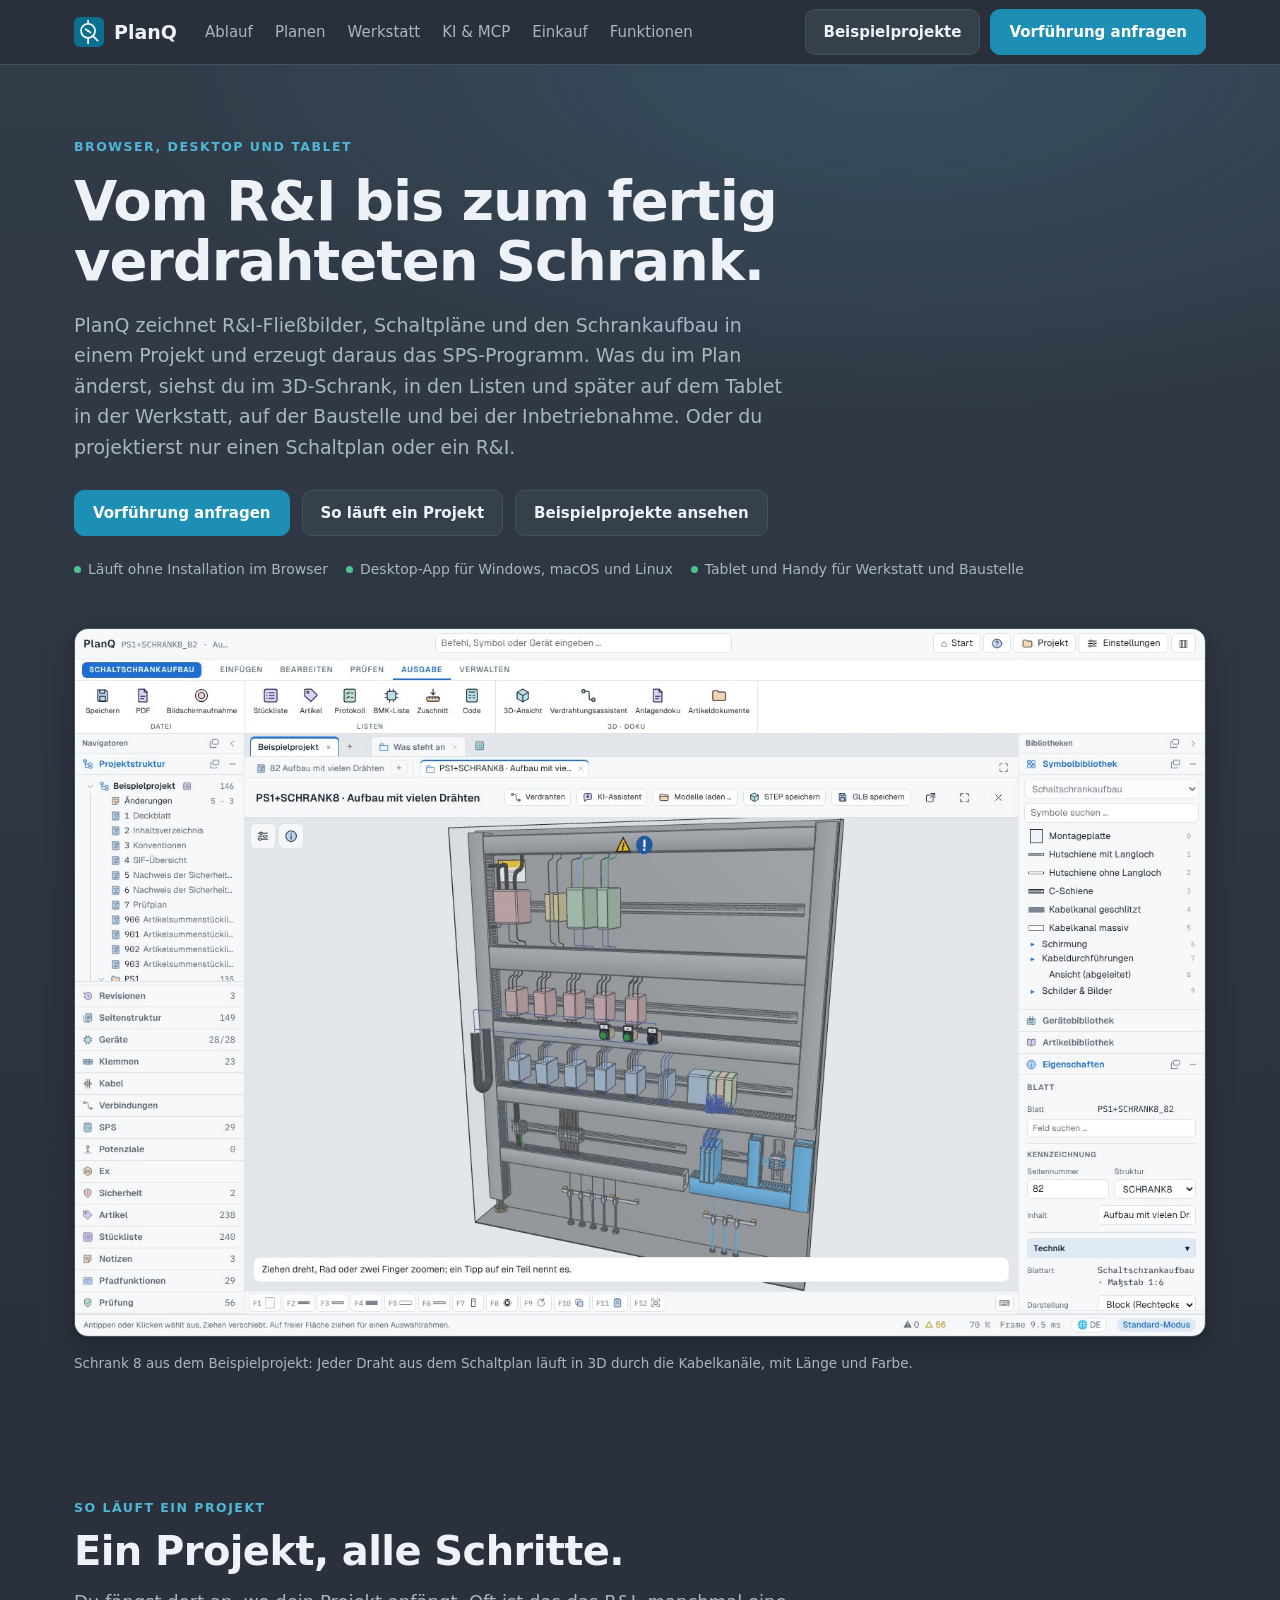
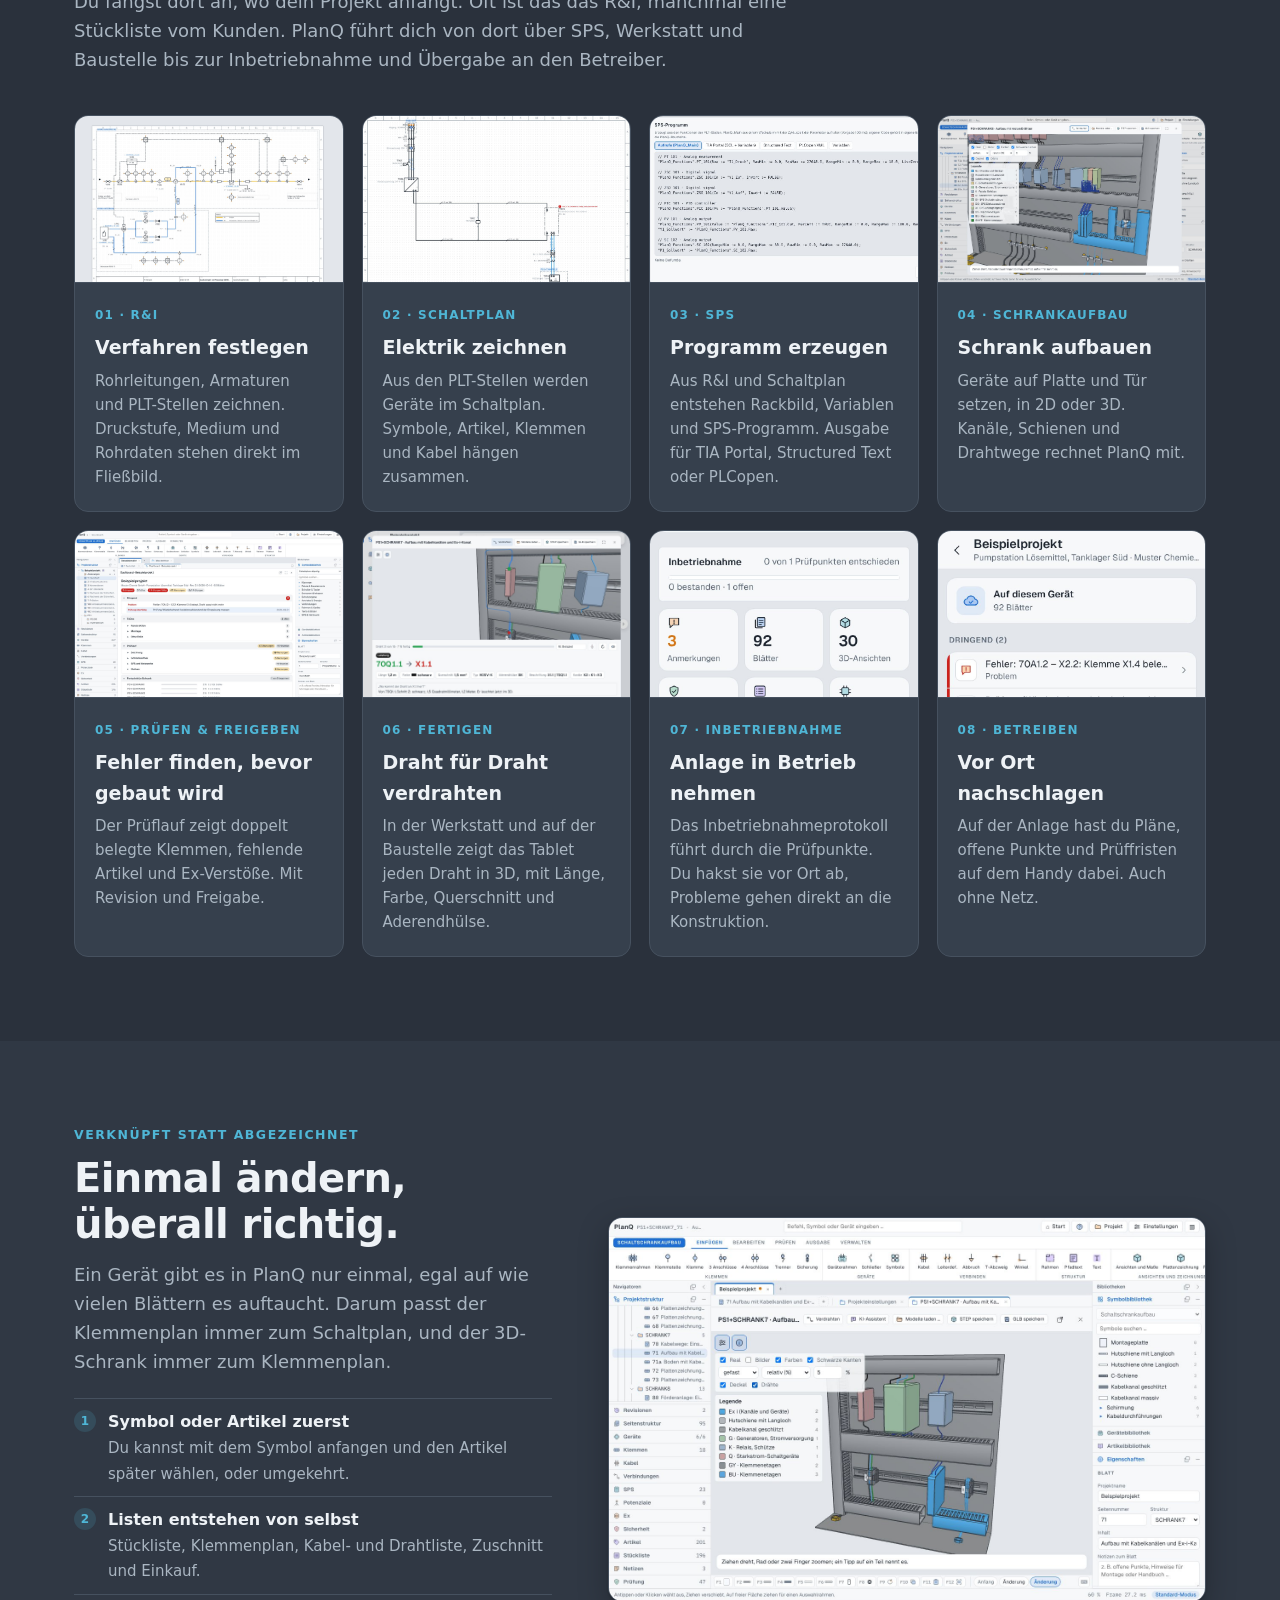
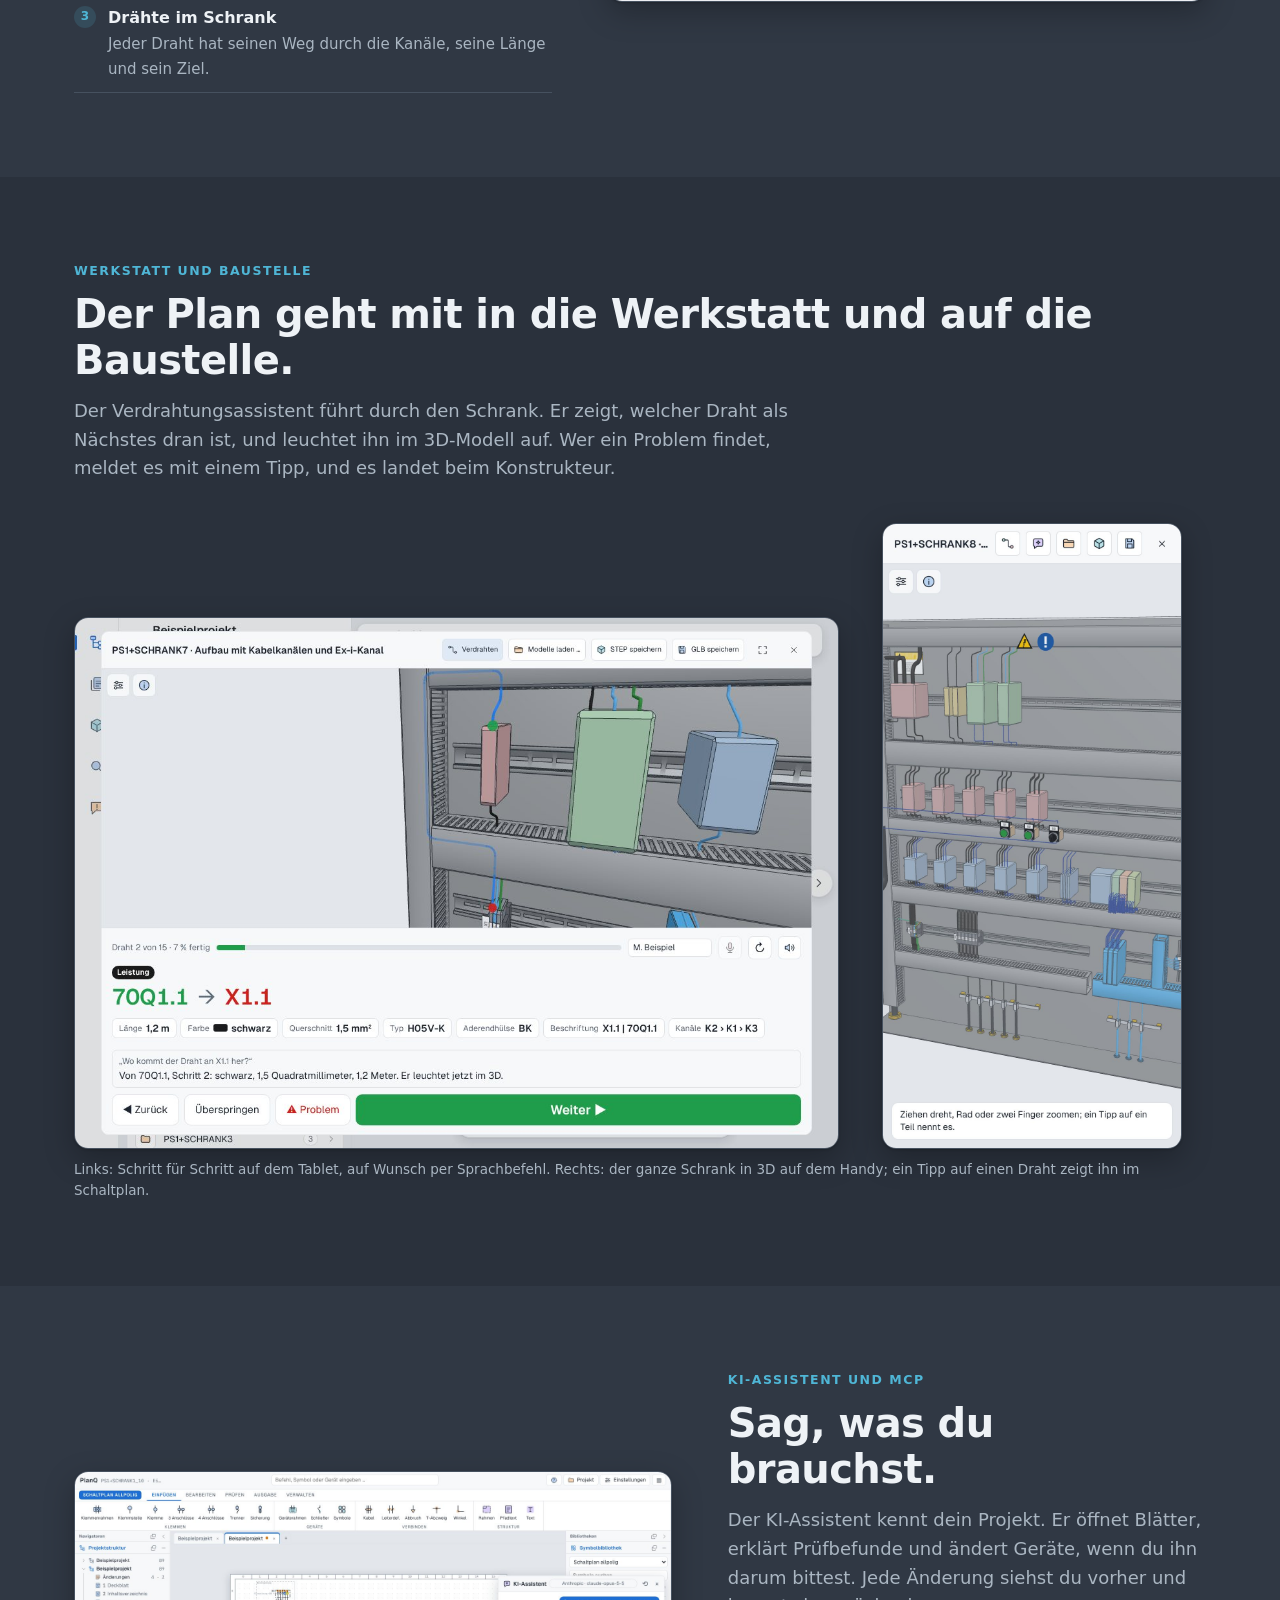
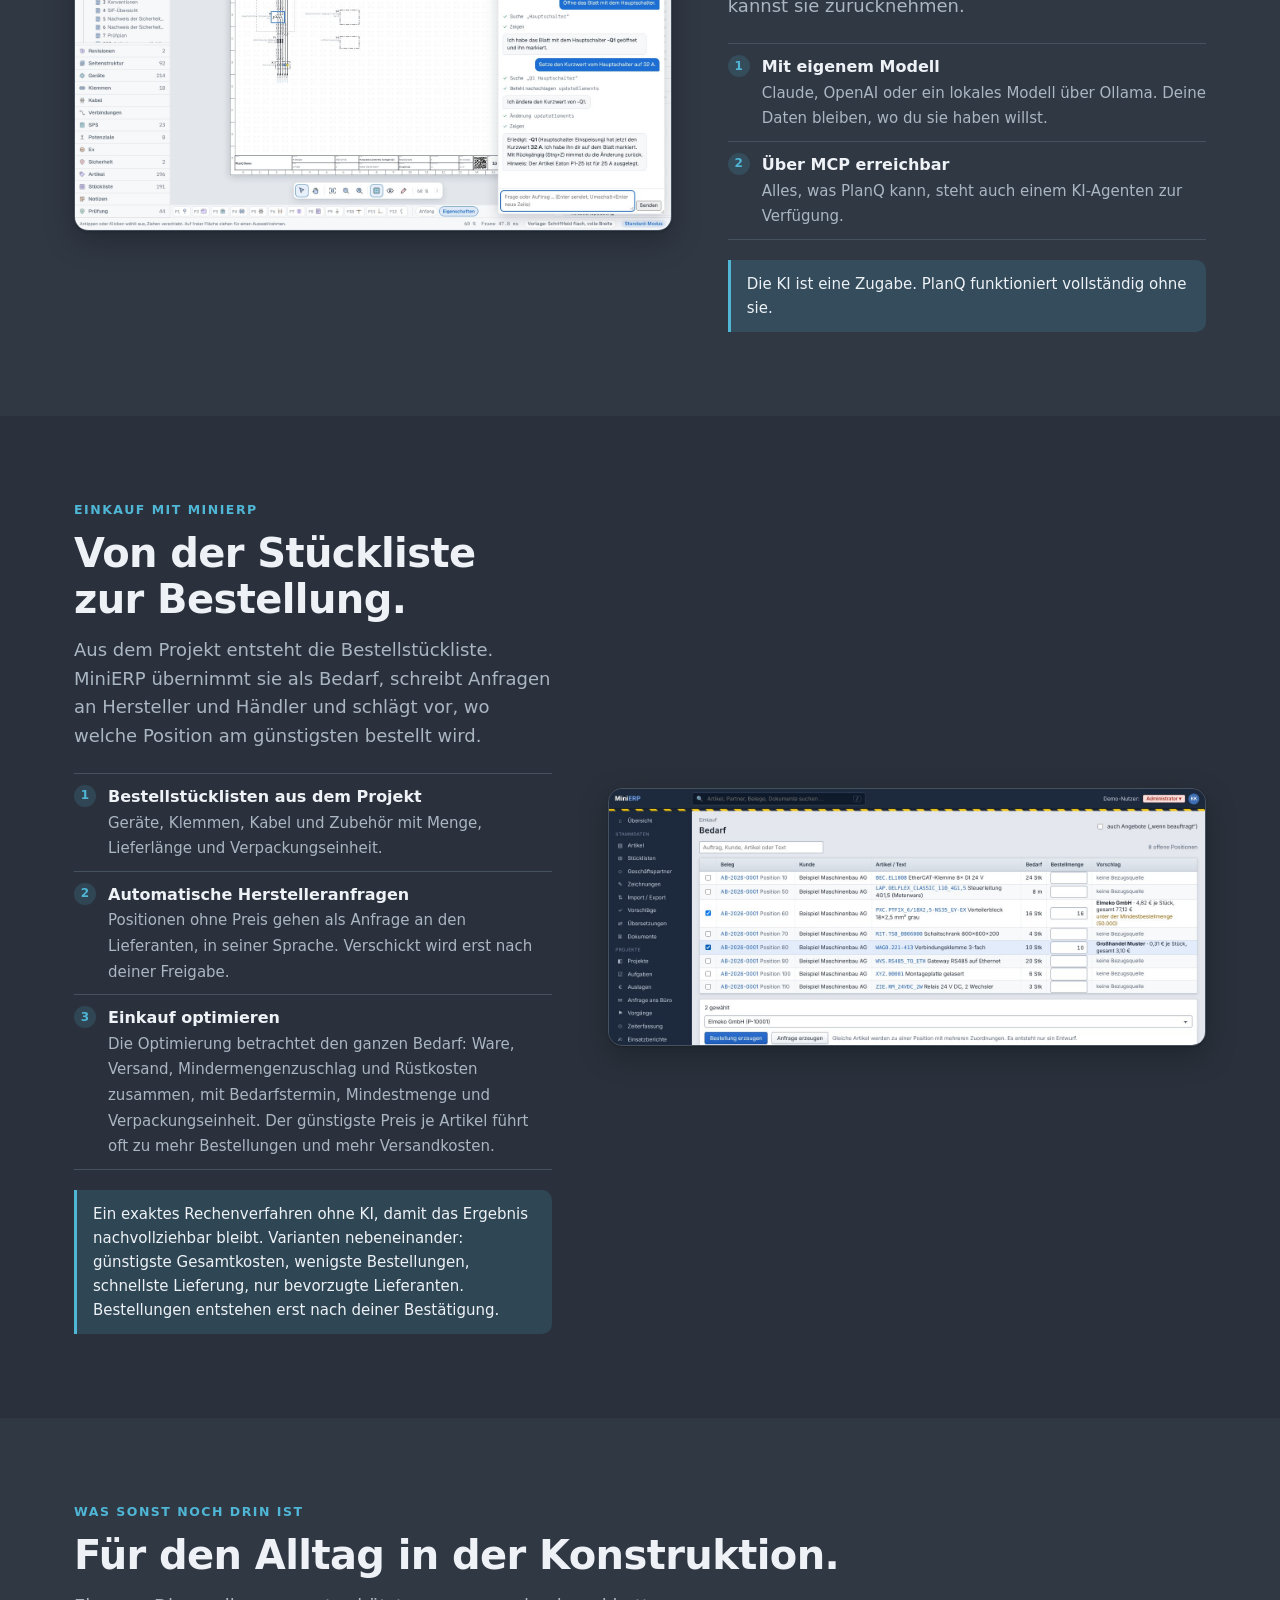
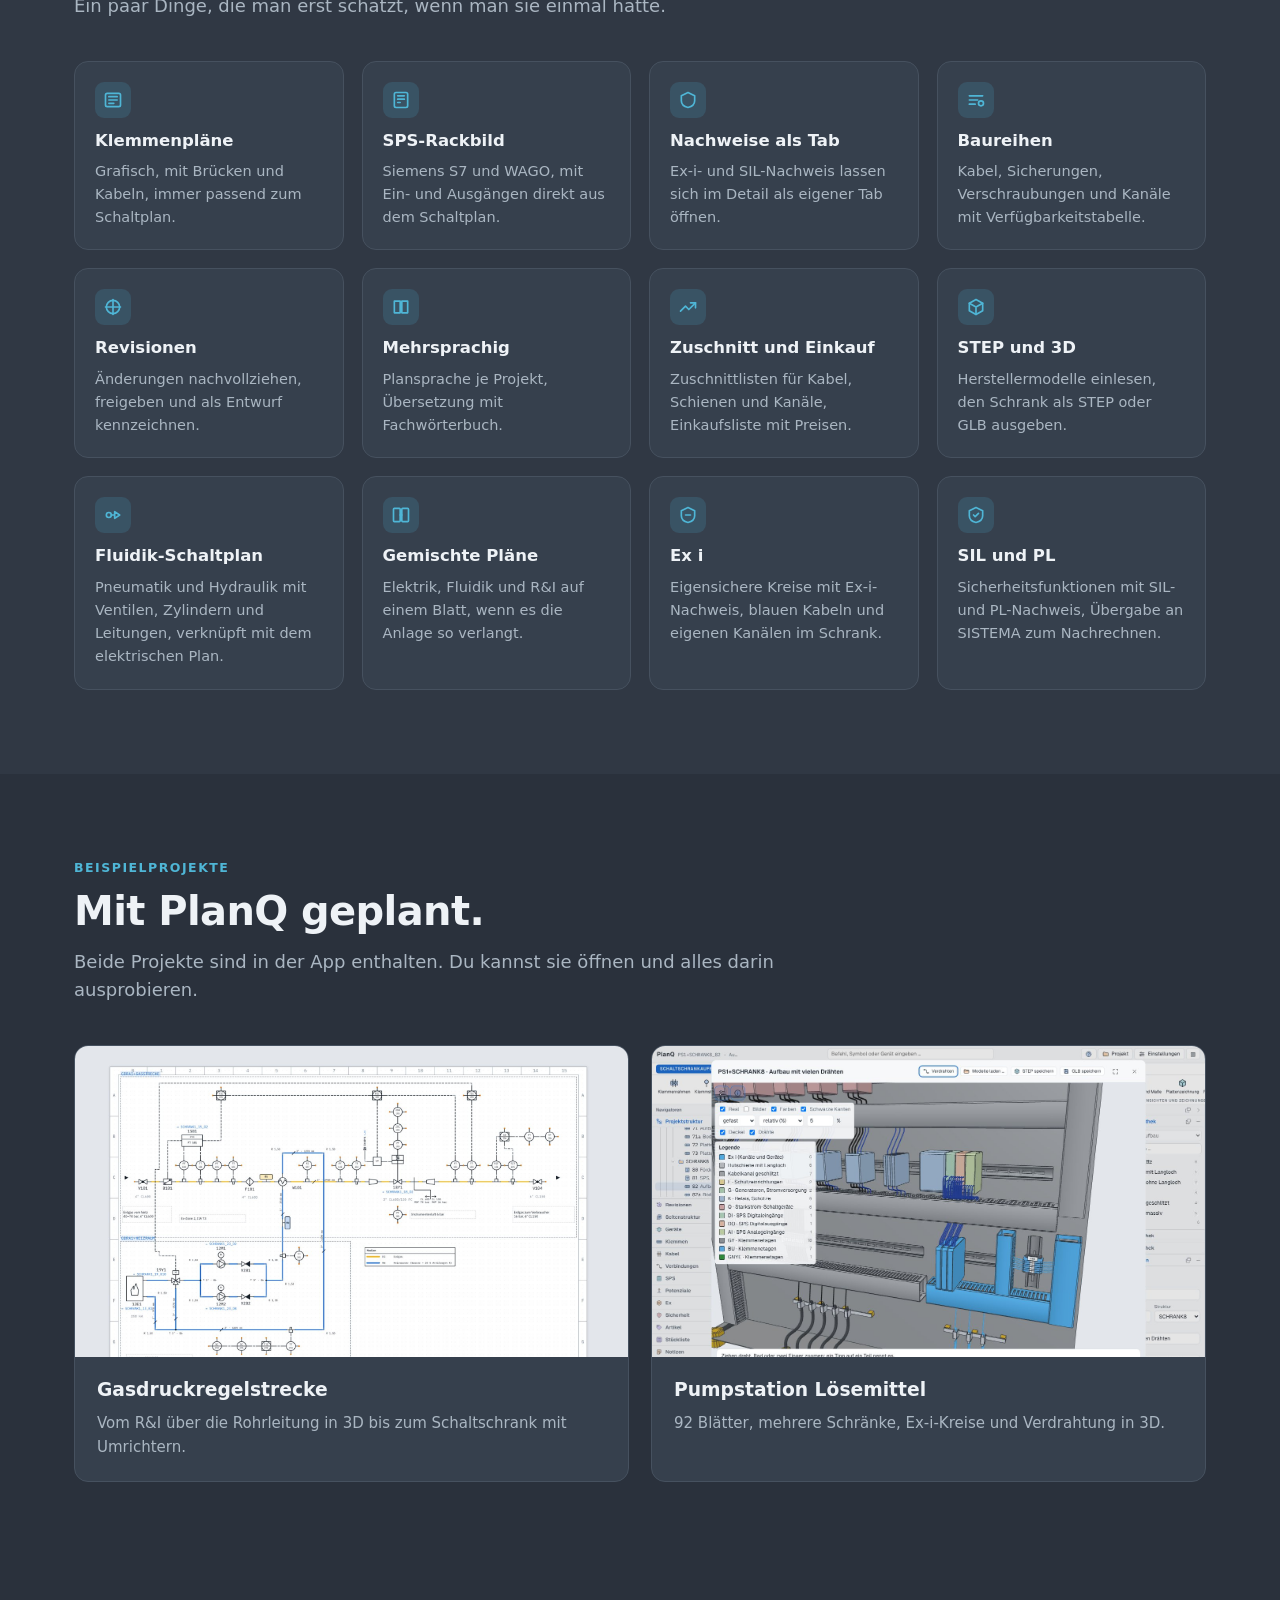
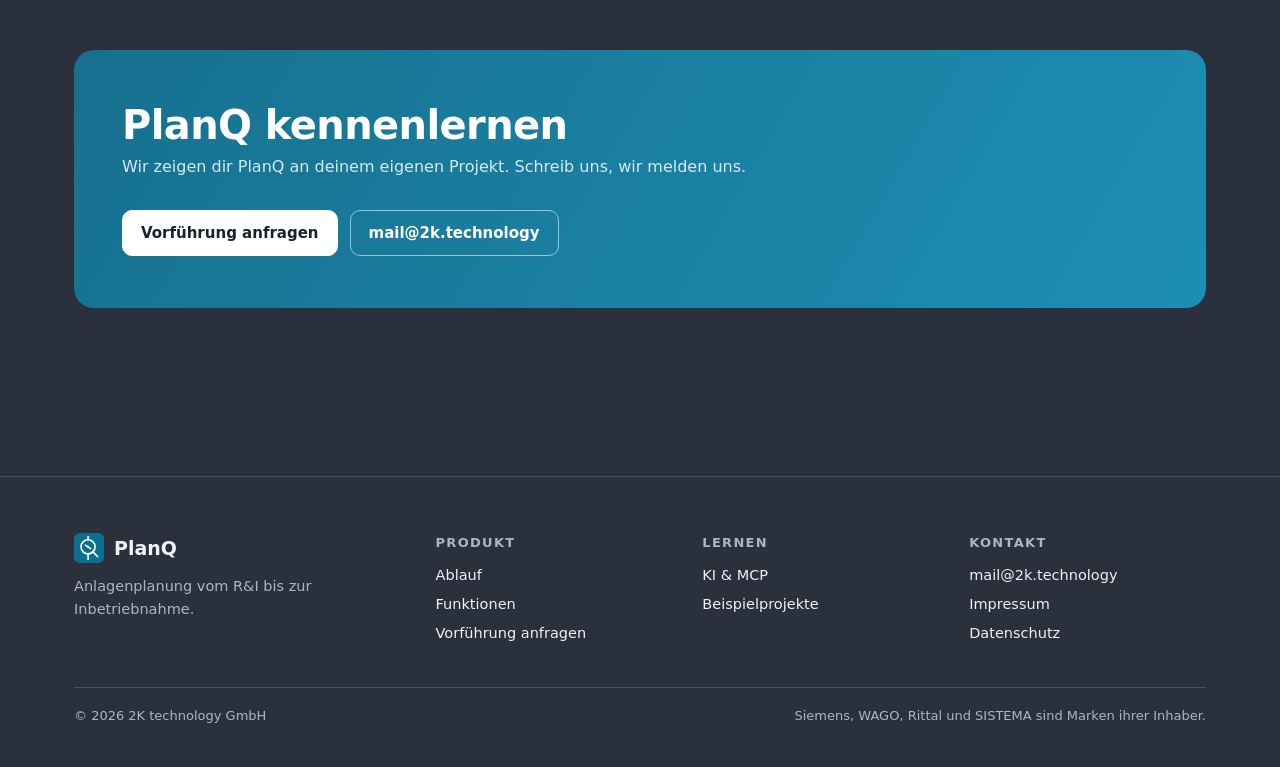
==== commit 0bcc3aa5: "Replace download and browser buttons with a demo request The web app and installers are not public y" ====
--- a/index.html
+++ b/index.html
@@ -22,11 +22,10 @@
       <li><a href="#ki">KI &amp; MCP</a></li>
       <li><a href="#einkauf">Einkauf</a></li>
       <li><a href="#funktionen">Funktionen</a></li>
-      <li><a href="#">Handbuch</a></li>
     </ul>
     <div class="btns">
-      <a class="btn" href="#">Download</a>
-      <a class="btn primary" href="#">Im Browser öffnen</a>
+      <a class="btn" href="#beispiele">Beispielprojekte</a>
+      <a class="btn primary" href="mailto:mail@2k.technology?subject=PlanQ%20Vorf%C3%BChrung">Vorführung anfragen</a>
     </div>
   </div>
 </header>
@@ -39,9 +38,9 @@
     <h1>Vom R&amp;I bis zum fertig verdrahteten Schrank.</h1>
     <p class="lead">PlanQ zeichnet R&amp;I-Fließbilder, Schaltpläne und den Schrankaufbau in einem Projekt und erzeugt daraus das SPS-Programm. Was du im Plan änderst, siehst du im 3D-Schrank, in den Listen und später auf dem Tablet in der Werkstatt, auf der Baustelle und bei der Inbetriebnahme. Oder du projektierst nur einen Schaltplan oder ein R&amp;I.</p>
     <div class="cta">
-      <a class="btn primary" href="#">Im Browser öffnen</a>
-      <a class="btn" href="#">Für Windows herunterladen</a>
-      <a class="btn" href="#">Beispielprojekt ansehen</a>
+      <a class="btn primary" href="mailto:mail@2k.technology?subject=PlanQ%20Vorf%C3%BChrung">Vorführung anfragen</a>
+      <a class="btn" href="#ablauf">So läuft ein Projekt</a>
+      <a class="btn" href="#beispiele">Beispielprojekte ansehen</a>
     </div>
     <div class="meta"><span>Läuft ohne Installation im Browser</span><span>Desktop-App für Windows, macOS und Linux</span><span>Tablet und Handy für Werkstatt und Baustelle</span></div>
     <figure class="shot" style="margin-left:0;margin-right:0">
@@ -178,8 +177,8 @@
 <section>
   <div class="wrap">
     <div class="band">
-      <div><h2>PlanQ ausprobieren</h2><p>Im Browser öffnen, Beispielprojekt laden, loslegen. Keine Anmeldung nötig.</p></div>
-      <div class="cta"><a class="btn" href="#">Im Browser öffnen</a><a class="btn ghost" href="#">Download</a></div>
+      <div><h2>PlanQ kennenlernen</h2><p>Wir zeigen dir PlanQ an deinem eigenen Projekt. Schreib uns, wir melden uns.</p></div>
+      <div class="cta"><a class="btn" href="mailto:mail@2k.technology?subject=PlanQ%20Vorf%C3%BChrung">Vorführung anfragen</a><a class="btn ghost" href="mailto:mail@2k.technology">mail@2k.technology</a></div>
     </div>
   </div>
 </section>
@@ -190,9 +189,9 @@
   <div class="wrap">
     <div class="foot">
       <div><a class="brand" href="#"><img src="img/icon.svg" alt="">PlanQ</a><p style="color:var(--muted);margin:12px 0 0;max-width:280px">Anlagenplanung vom R&amp;I bis zur Inbetriebnahme.</p></div>
-      <div><h4>Produkt</h4><ul><li><a href="#ablauf">Ablauf</a></li><li><a href="#funktionen">Funktionen</a></li><li><a href="#">Download</a></li><li><a href="#">Im Browser</a></li></ul></div>
-      <div><h4>Lernen</h4><ul><li><a href="#">Handbuch</a></li><li><a href="#">Erste Schritte</a></li><li><a href="#ki">KI &amp; MCP</a></li><li><a href="#beispiele">Beispielprojekte</a></li></ul></div>
-      <div><h4>Kontakt</h4><ul><li><a href="mailto:mail@2k.technology">mail@2k.technology</a></li><li><a href="impressum.html">Impressum</a></li><li><a href="datenschutz.html">Datenschutz</a></li><li><a href="#">Lizenzen</a></li></ul></div>
+      <div><h4>Produkt</h4><ul><li><a href="#ablauf">Ablauf</a></li><li><a href="#funktionen">Funktionen</a></li><li><a href="mailto:mail@2k.technology?subject=PlanQ%20Vorf%C3%BChrung">Vorführung anfragen</a></li></ul></div>
+      <div><h4>Lernen</h4><ul><li><a href="#ki">KI &amp; MCP</a></li><li><a href="#beispiele">Beispielprojekte</a></li></ul></div>
+      <div><h4>Kontakt</h4><ul><li><a href="mailto:mail@2k.technology">mail@2k.technology</a></li><li><a href="impressum.html">Impressum</a></li><li><a href="datenschutz.html">Datenschutz</a></li></ul></div>
     </div>
     <div class="small"><span>© 2026 2K technology GmbH</span><span>Siemens, WAGO, Rittal und SISTEMA sind Marken ihrer Inhaber.</span></div>
   </div>
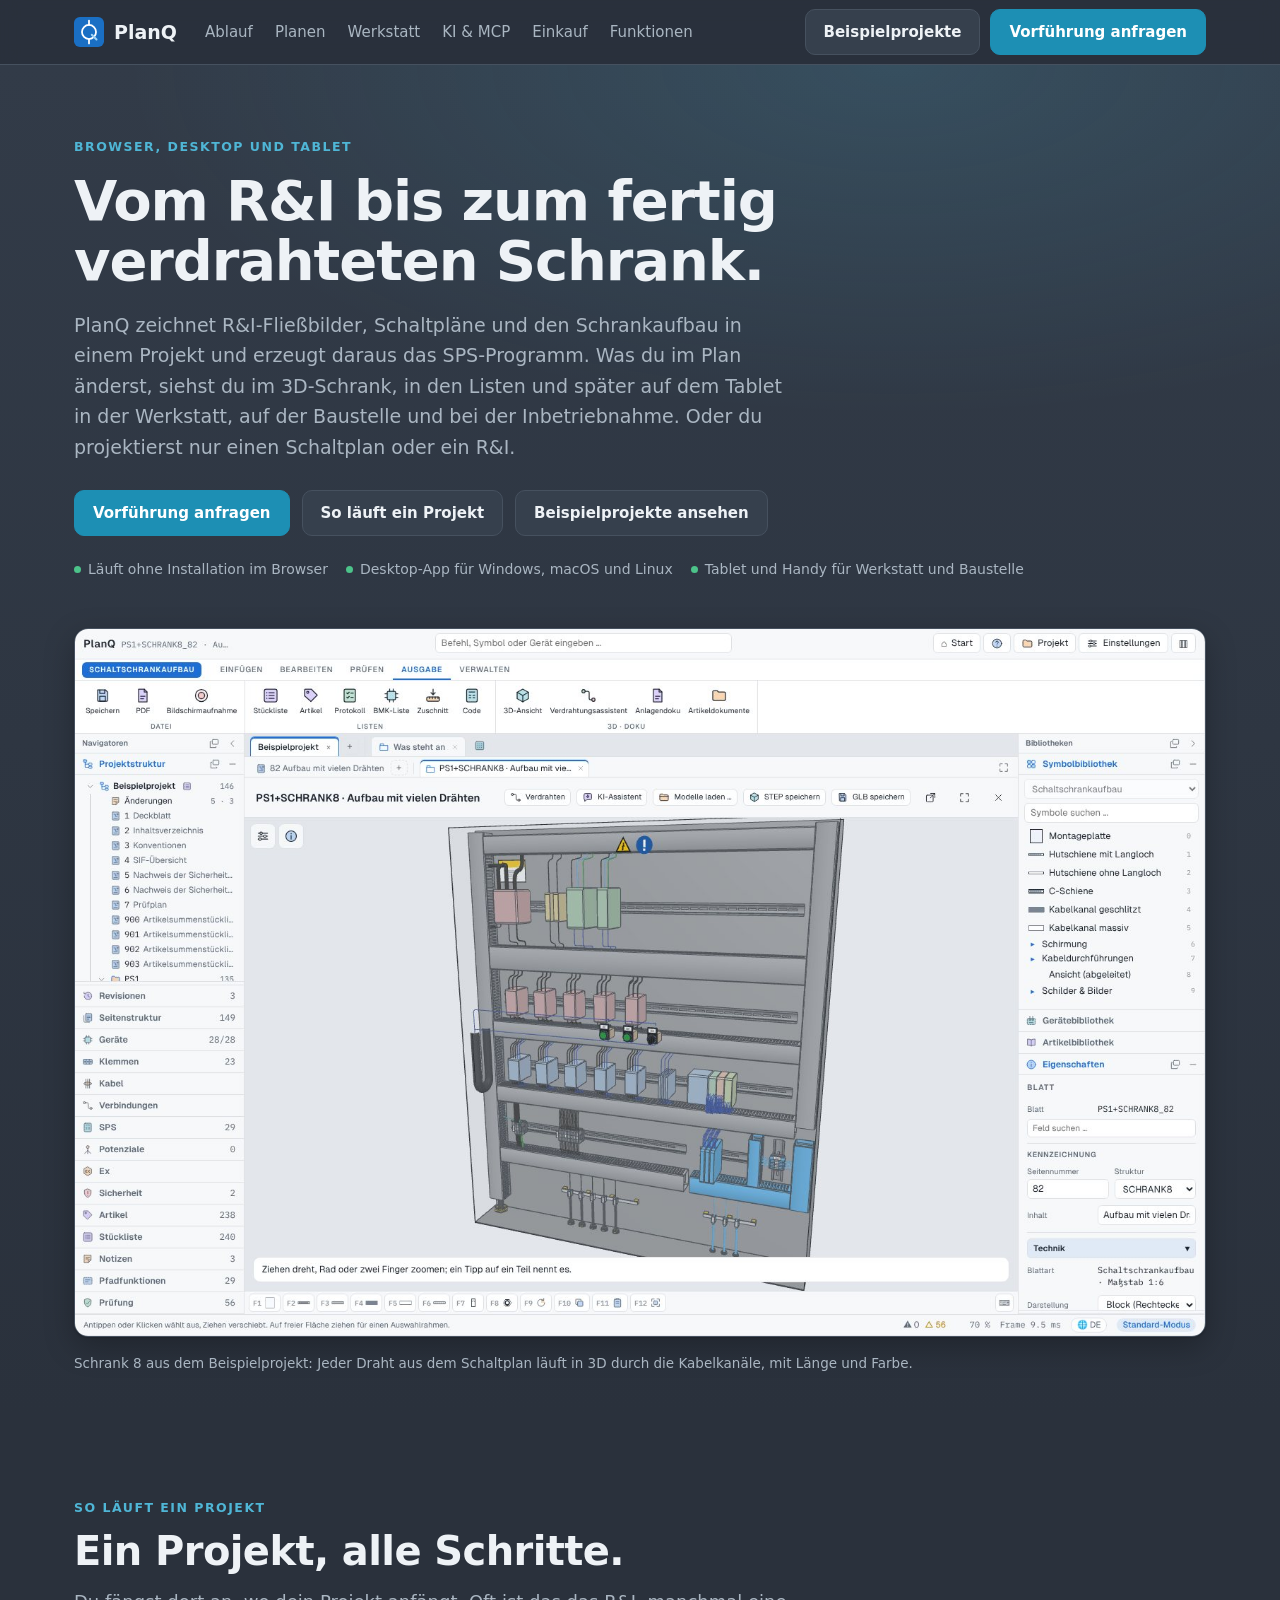
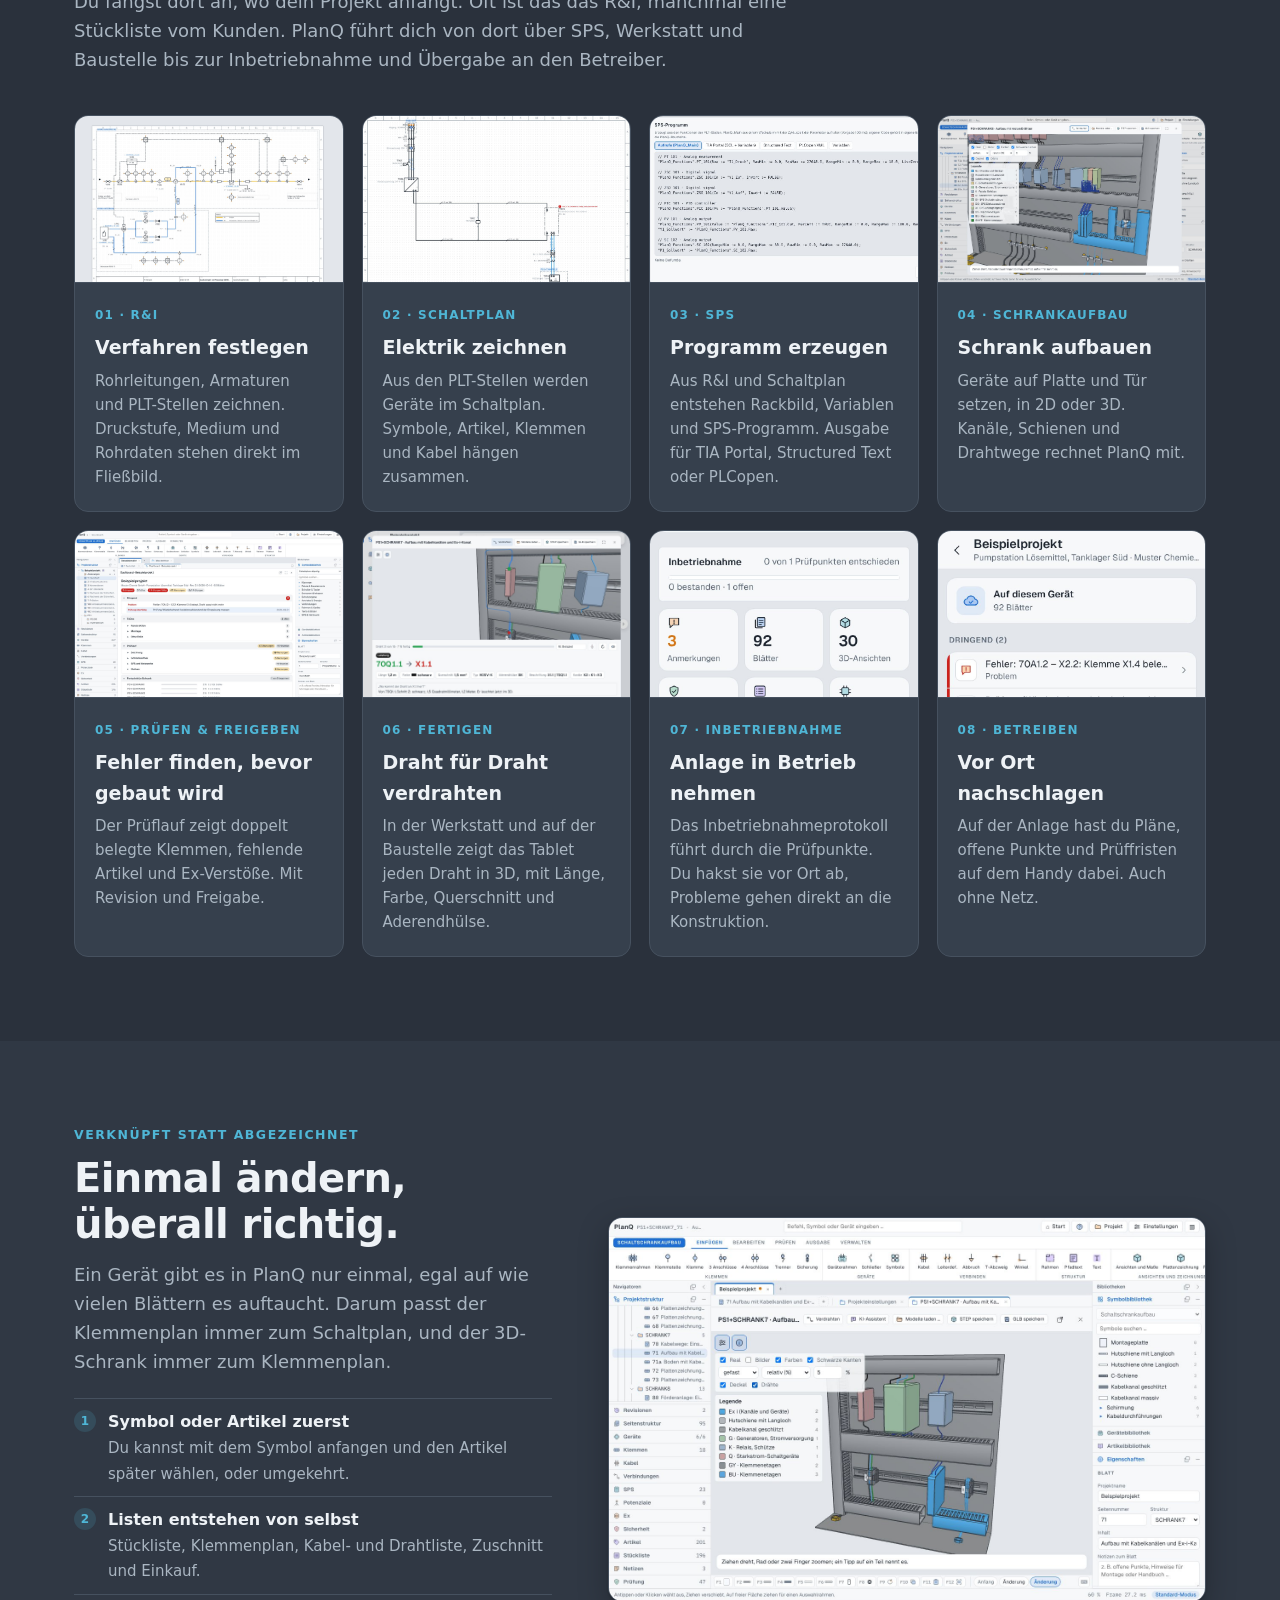
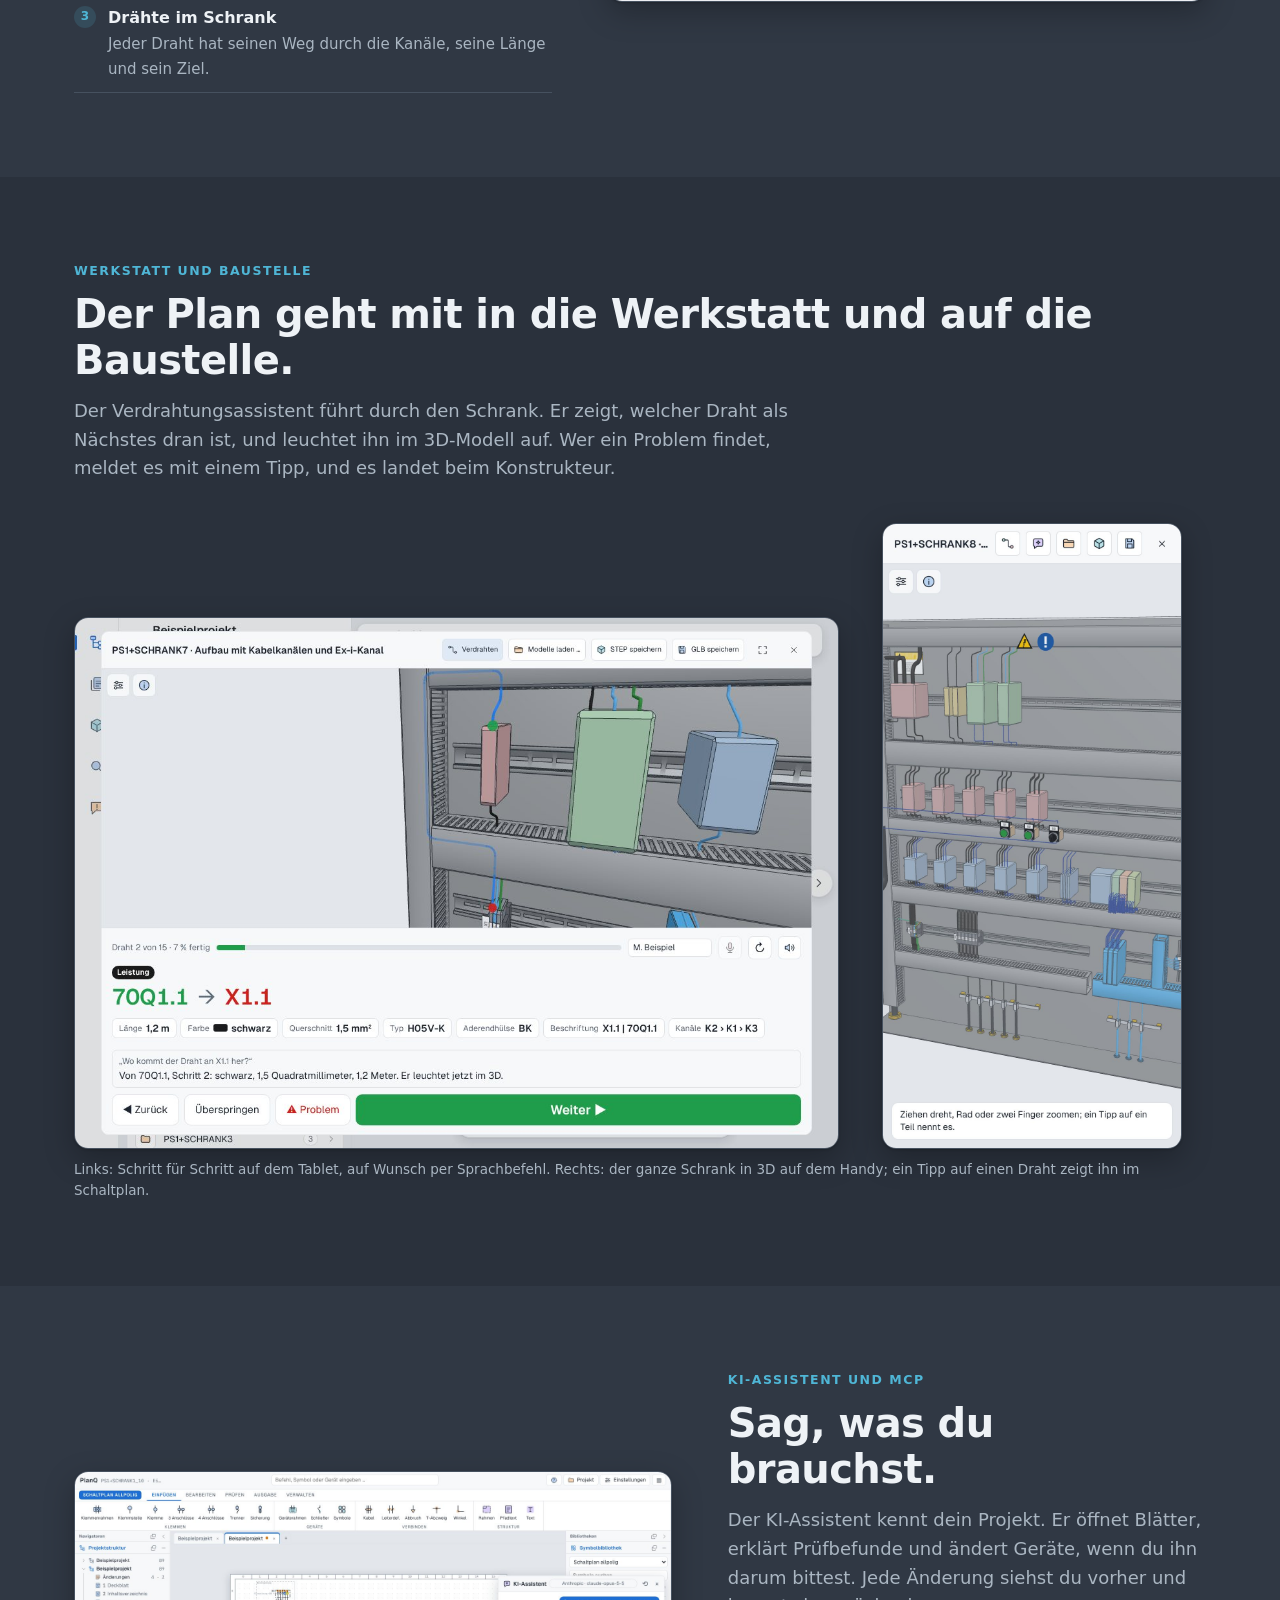
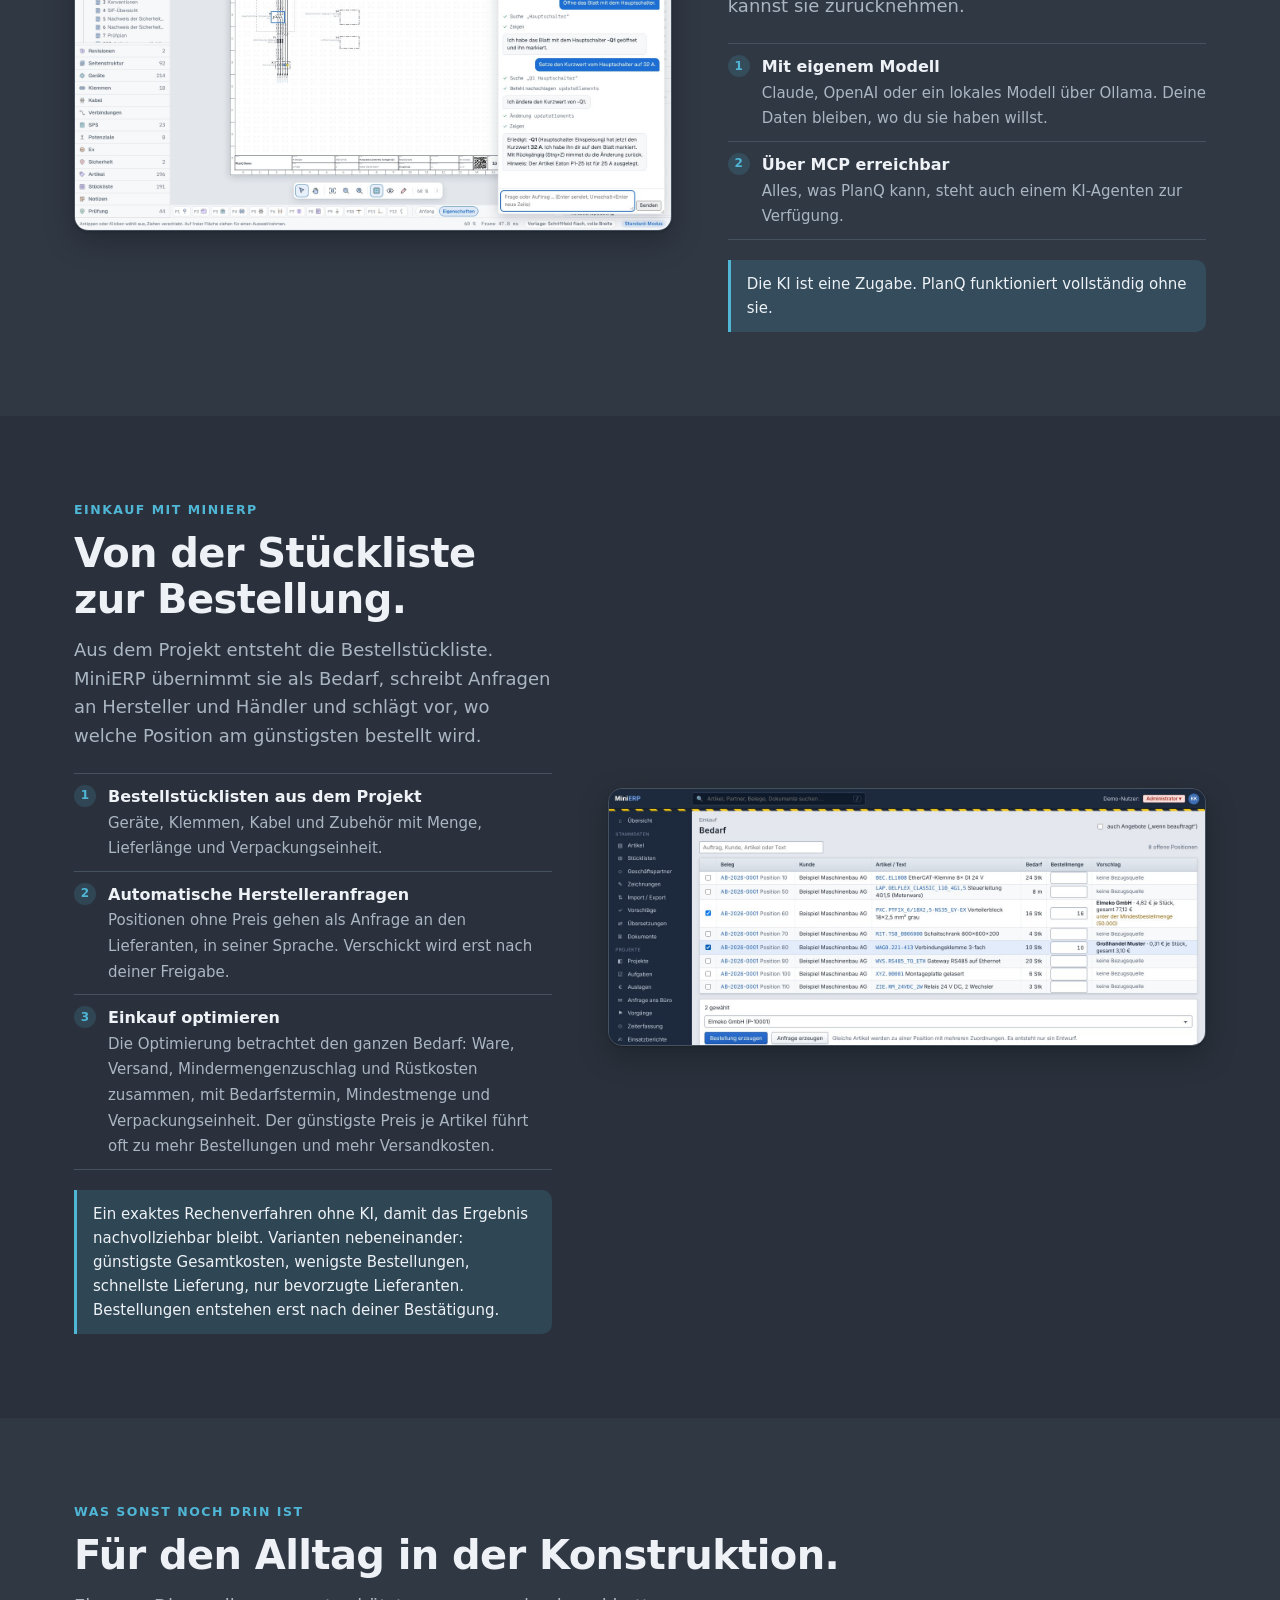
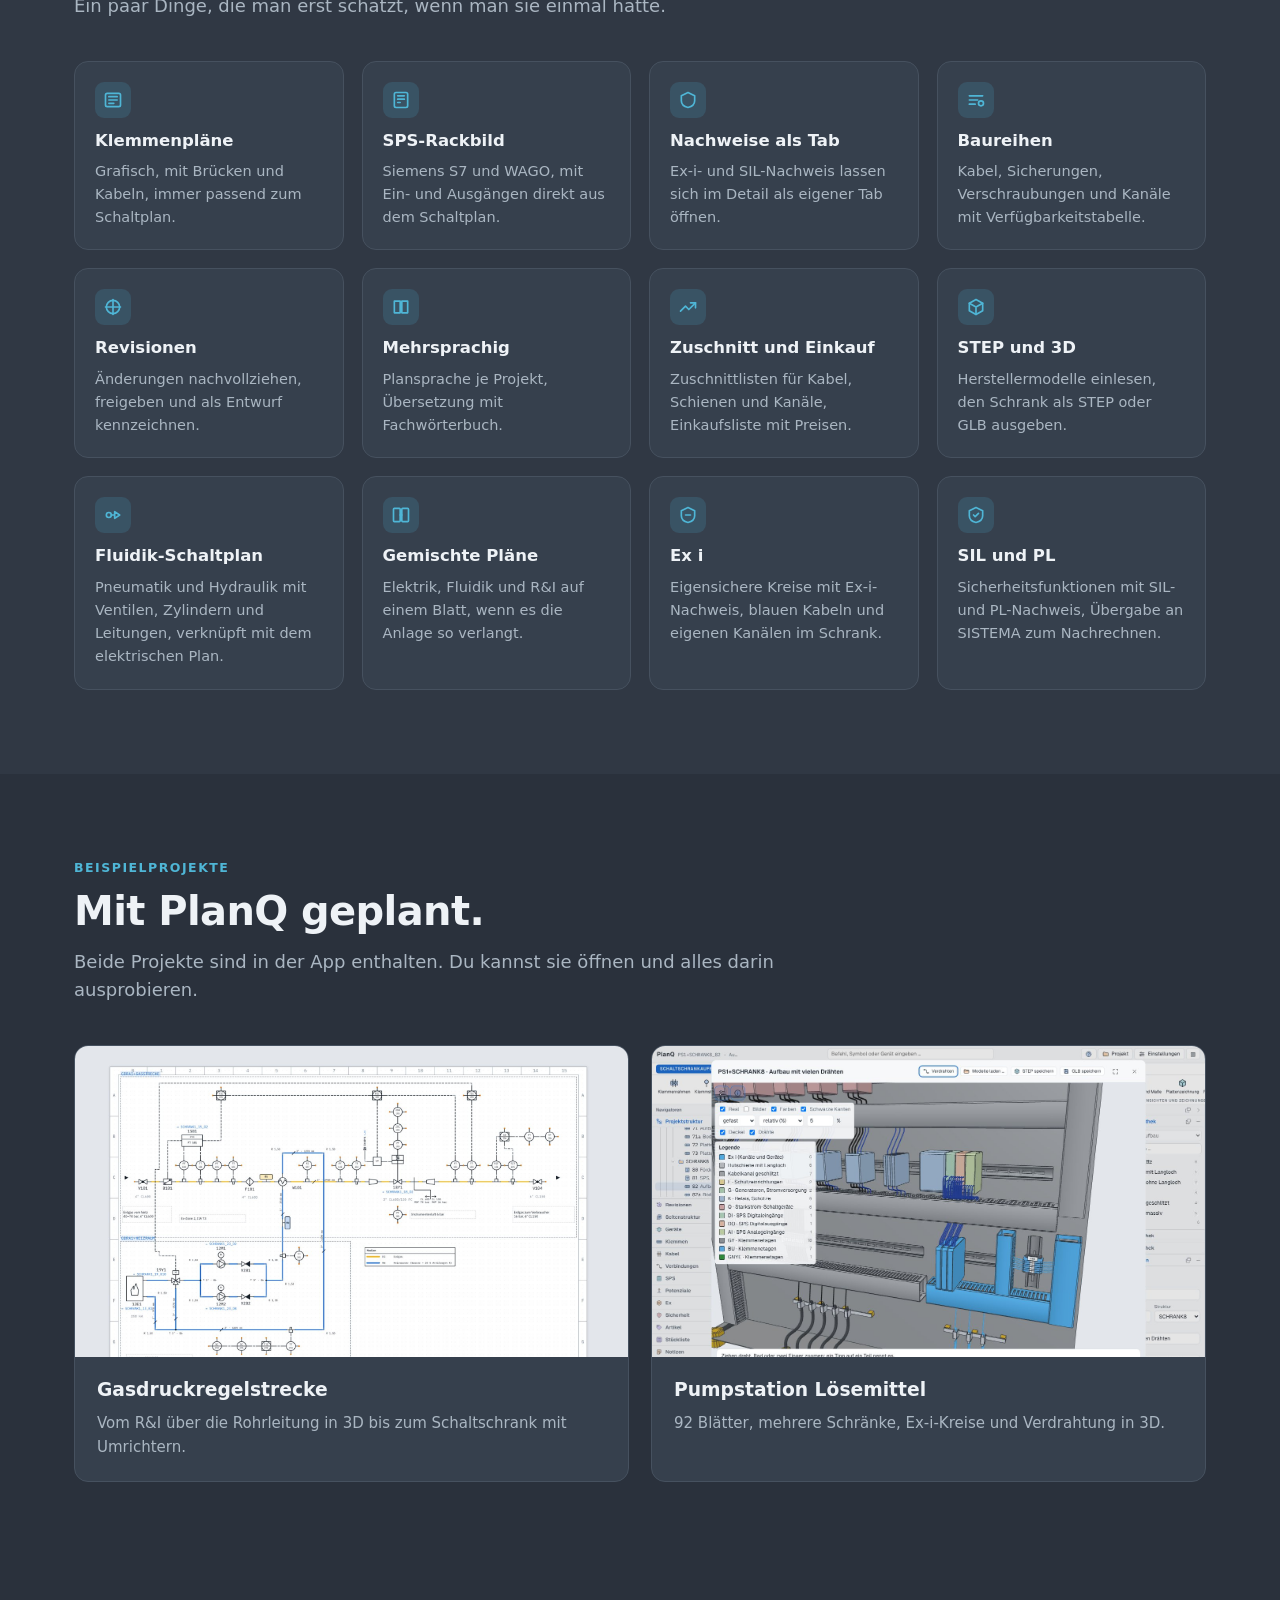
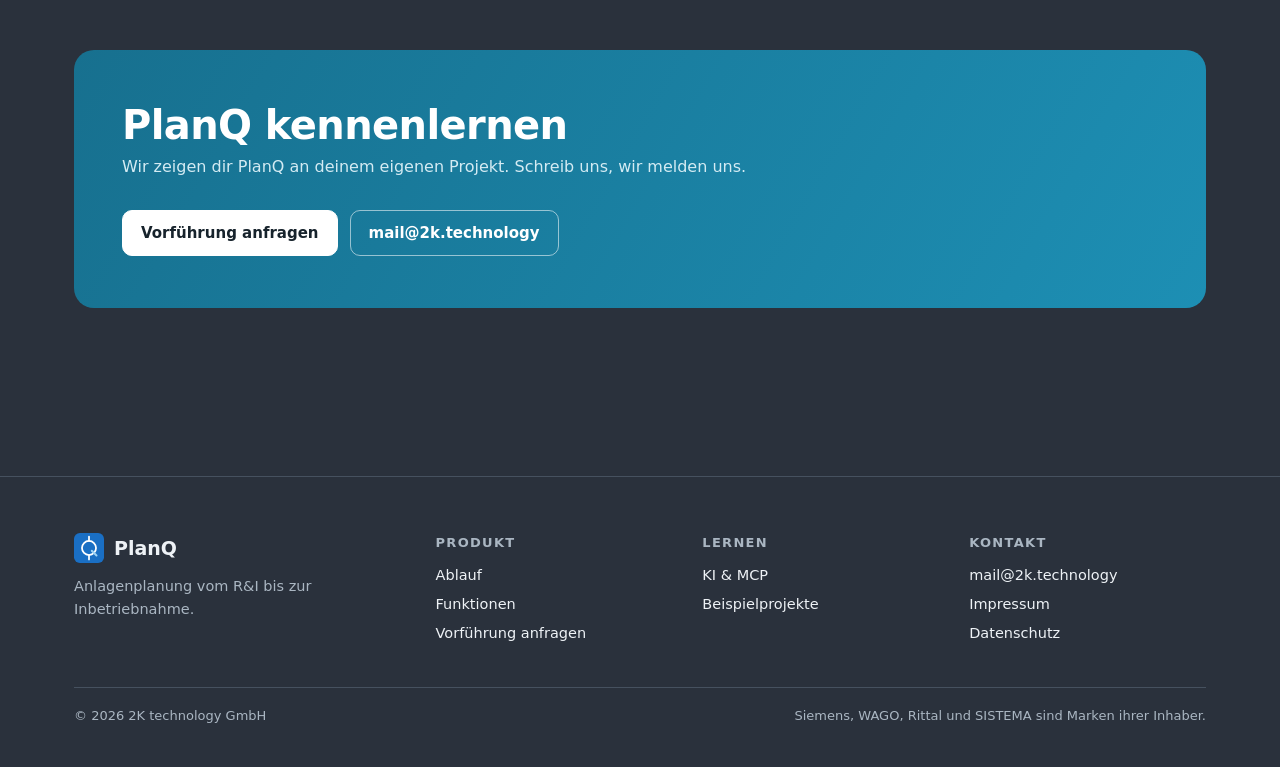
==== commit 7f8518e3: "New PlanQ icon from Kristian's sketch Co-Authored-By: Claude Opus 5.5 <noreply@anthropic.com> Claude" ====
--- a/index.html
+++ b/index.html
@@ -7,6 +7,7 @@
 <meta name="description" content="PlanQ plant Anlagen vom R&amp;I über Schaltplan und Schrankaufbau bis zur Verdrahtung in der Werkstatt. Im Browser, auf dem Desktop und auf dem Tablet.">
 <meta name="theme-color" content="#2a313c">
 <link rel="icon" href="img/icon.svg" type="image/svg+xml">
+<link rel="apple-touch-icon" href="img/apple-touch-icon.png">
 <link rel="stylesheet" href="style.css">
 </head>
 <body>
